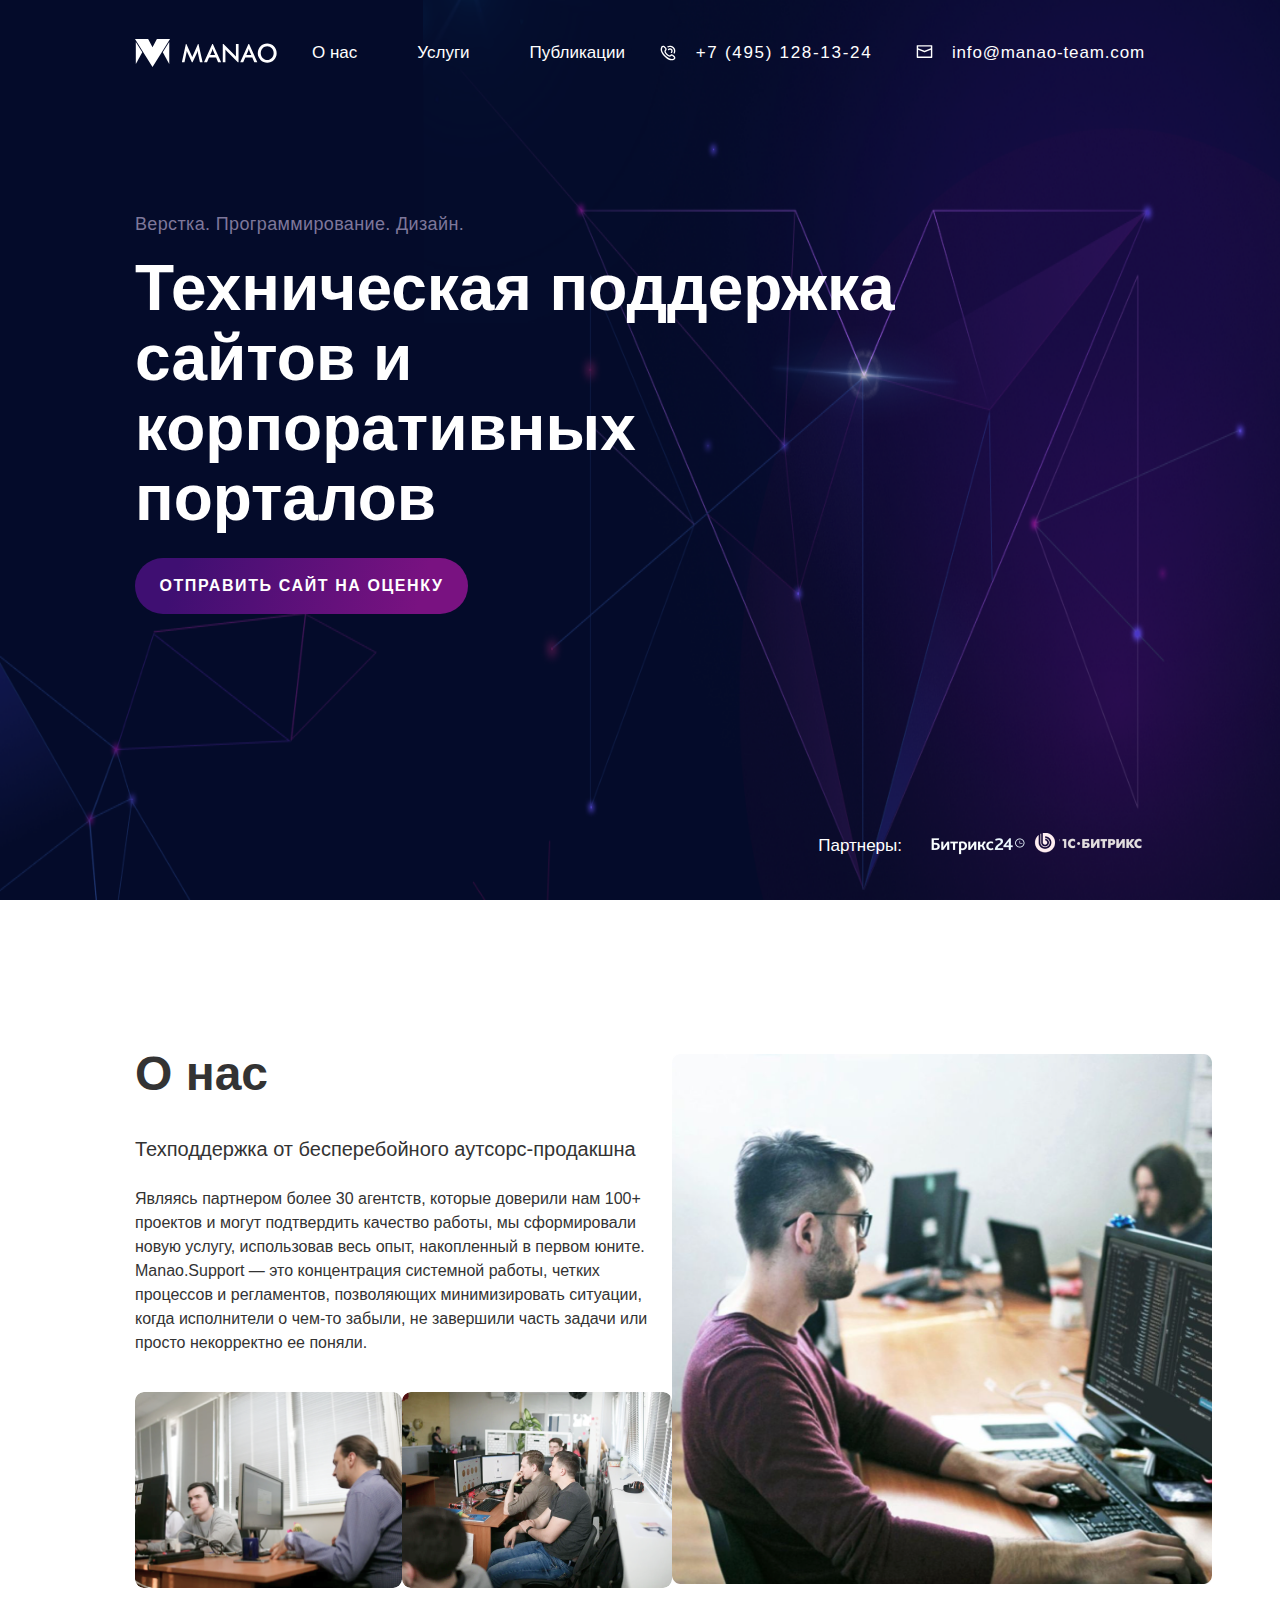
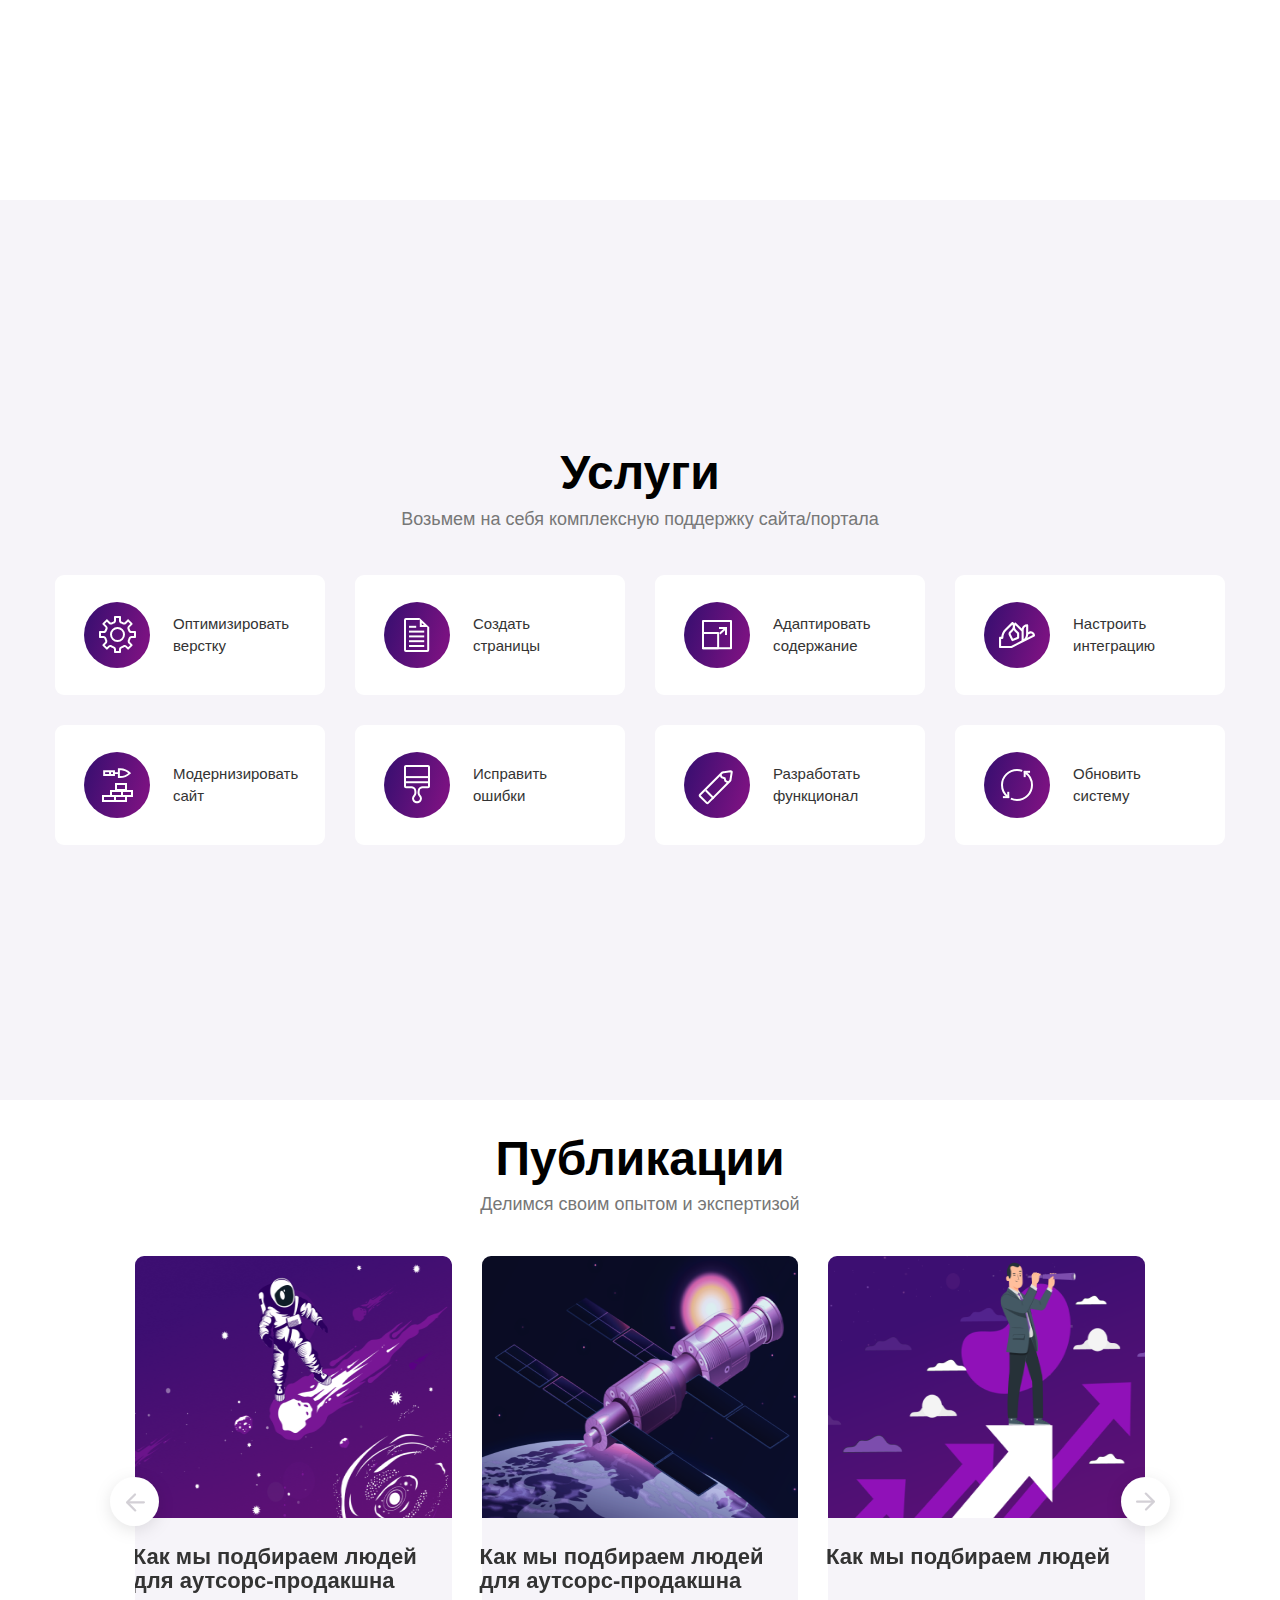
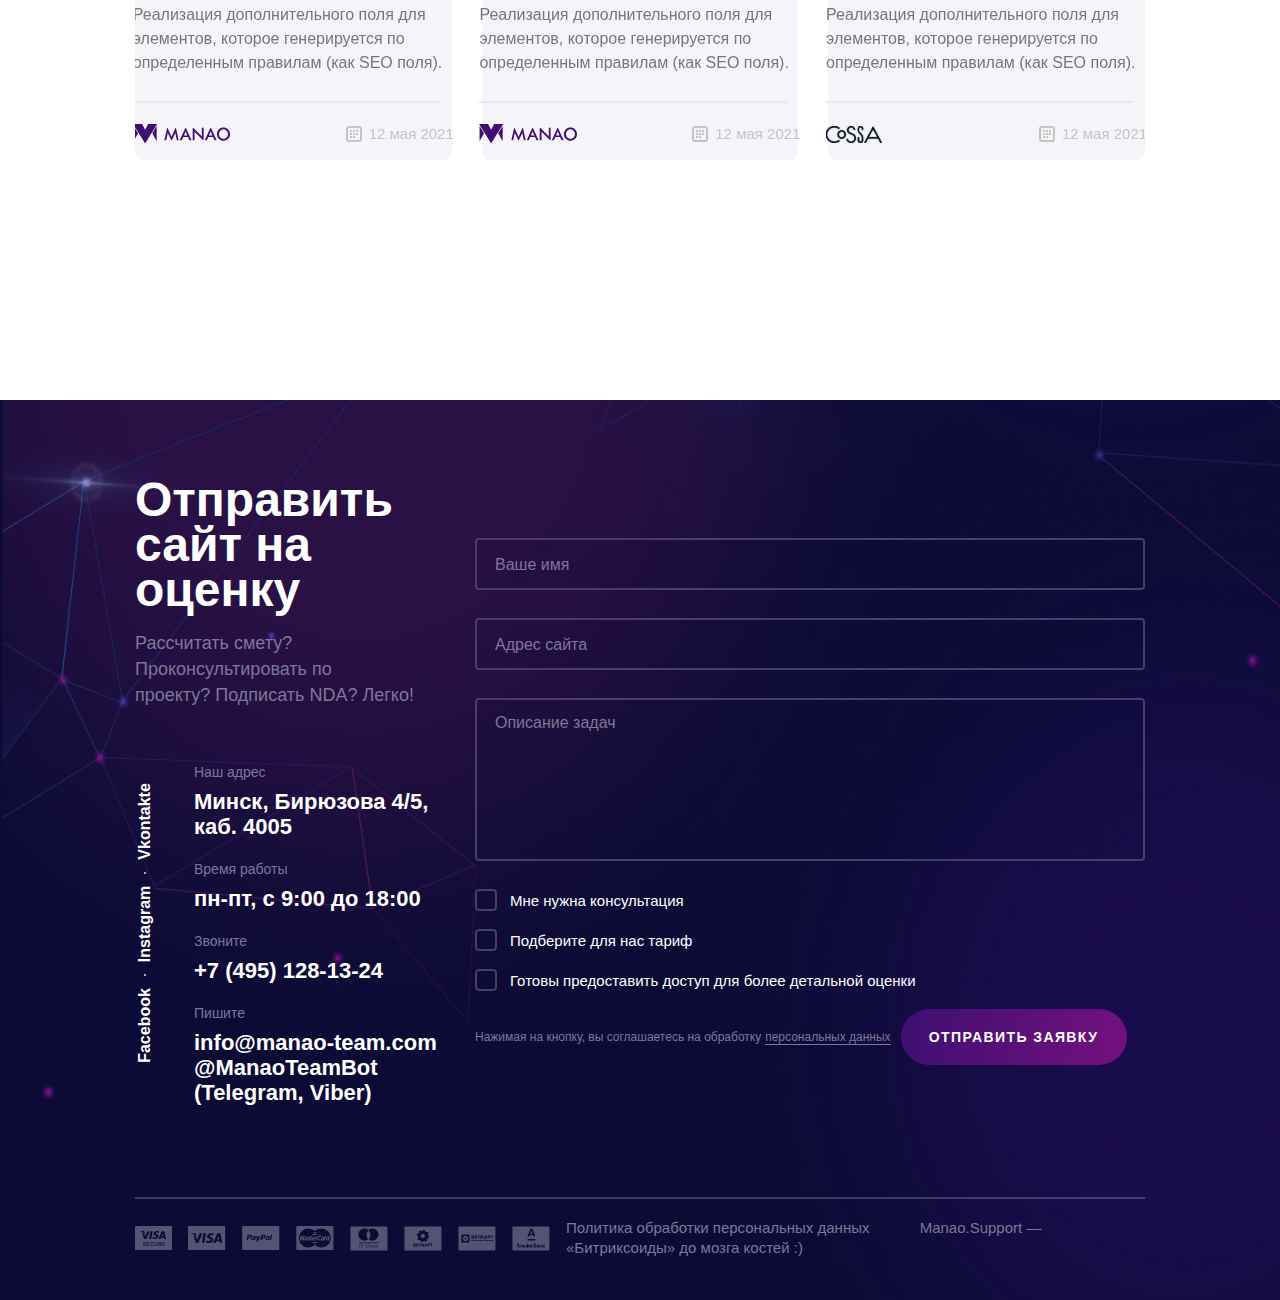
==== index.html @ 13893c5e "end console log, start adaptive" ====
<!DOCTYPE html>
<html lang="ru">
<head>
     <title>ManaoDev</title>
     <meta charset="UTF-8">
     <meta http-equiv="X-UA-Compatible" content="IE=edge">
     <meta name="viewport" content="width=device-width, initial-scale=1.0">
     <link href="http://fonts.cdnfonts.com/css/tt-commons" rel="stylesheet">
     <link href="http://fonts.cdnfonts.com/css/pragmatica-extralight" rel="stylesheet">
     <!-- <link href="https://allfont.net/allfont.css?fonts=pragmatica" rel="stylesheet"> -->
     <link rel="stylesheet" href="https://cdn.jsdelivr.net/npm/swiper@8/swiper-bundle.min.css"/>
     <link rel="stylesheet" type="text/css" href="css/style.css">
     <script src="https://code.jquery.com/jquery-3.5.0.js"></script>
</head>
<body>
     <div class="main-container" id="main">
          <div class="main">
               <header class="header">
                    <div class="header__parts header-logo">
                         <img src="resource/img/logoIMG.svg" alt="logoIMG">
                         <img src="resource/img/logo.svg" alt="logotext">
                    </div>
                    <div class="header__parts header-menu">
                         <a class="header-menu__links" href="#about">О нас</a>
                         <a class="header-menu__links" href="#serv">Услуги</a>
                         <a class="header-menu__links" href="#public">Публикации</a>
                    </div>
                    <div class="header__parts header-info">
                         <div class="header-info__tel">
                              <img src="resource/img/tel.svg" alt="tel">
                              <span>+7 (495) 128-13-24</span>
                         </div>
                         <div class="header-info__mail">
                              <img src="resource/img/mail.svg" alt="mail">
                              <span>info@manao-team.com</span>
                         </div>
                    </div>
               </header>
               <div class="main__content">
                    <span class="small-text">Верстка. Программирование. Дизайн.</span>
                    <span class="h-text">Техническая поддержка сайтов и корпоративных порталов</span>
                    <a class="send-btn" href="#send">Отправить сайт на оценку</a>
               </div>
               <div class="main__footer">
                    <span class="main__footer-text">Партнеры:</span>
                    <img src="resource/img/bitrix.png" alt="bitrix">
                    <img src="resource/img/1cLogo.png" alt="1cLogo">
                    <img src="resource/img/1cLogo2.png" alt="1cLogo2">
               </div>
          </div>
          
     </div>
     <div class="about-container" id="about">
          <div class="about">
               <div class="about__left">
                    <div class="top-title">О нас</div>
                    <div class="about-text">
                         <span>Техподдержка от бесперебойного аутсорс-продакшна</span>
                         <br><br>
                         <p>Являясь партнером более 30 агентств, которые доверили нам 
                              100+ проектов и могут подтвердить качество работы, 
                              мы сформировали новую услугу, использовав весь опыт, 
                              накопленный в первом юните. <br>
                              Manao.Support — это концентрация 
                              системной работы, четких процессов и регламентов, позволяющих 
                              минимизировать ситуации, когда исполнители о чем-то забыли, не 
                              завершили часть задачи или просто некорректно ее поняли.
                         </p>
                    </div>
                    <div class="about-imgs">
                         <img src="resource/img/aboutSimg1.png" alt="aboutSimg1">
                         <img src="resource/img/aboutSimg2.png" alt="aboutSimg2">
                    </div>
               </div>
               <div class="about__right">
                    <img src="resource/img/aboutBimg.png" alt="aboutBimg">
               </div>
          </div>
     </div>
     <div class="serv-container" id="serv">
          <div class="serv">
               <div class="top-title">Услуги</div>
               <div class="top-disc">Возьмем на себя комплексную поддержку сайта/портала</div>
               <div class="serv__tiles">
                    <div class="serv-card">
                         <div class="serv-card__circle">
                              <img src="resource/icons/serv1.svg" alt="serv1">
                         </div>
                         <div class="serv-card__text">Оптимизировать верстку</div>
                    </div>
                    <div class="serv-card">
                         <div class="serv-card__circle">
                              <img src="resource/icons/serv2.svg" alt="serv2">
                         </div>
                         <div class="serv-card__text">Создать страницы</div>
                    </div>
                    <div class="serv-card">
                         <div class="serv-card__circle">
                              <img src="resource/icons/serv3.svg" alt="serv3">
                         </div>
                         <div class="serv-card__text">Адаптировать содержание</div>
                    </div>
                    <div class="serv-card">
                         <div class="serv-card__circle">
                              <img src="resource/icons/serv4.svg" alt="serv4">
                         </div>
                         <div class="serv-card__text">Настроить интеграцию</div>
                    </div>
                    <div class="serv-card">
                         <div class="serv-card__circle">
                              <img src="resource/icons/serv5.svg" alt="serv5">
                         </div>
                         <div class="serv-card__text">Модернизировать сайт</div>
                    </div>
                    <div class="serv-card">
                         <div class="serv-card__circle">
                              <img src="resource/icons/serv6.svg" alt="serv6">
                         </div>
                         <div class="serv-card__text">Исправить ошибки</div>
                    </div>
                    <div class="serv-card">
                         <div class="serv-card__circle">
                              <img src="resource/icons/serv7.svg" alt="serv7">
                         </div>
                         <div class="serv-card__text">Разработать функционал</div>
                    </div>
                    <div class="serv-card">
                         <div class="serv-card__circle">
                              <img src="resource/icons/serv8.svg" alt="serv8">
                         </div>
                         <div class="serv-card__text">Обновить систему</div>
                    </div>
               </div>
          </div>
     </div>
     <div class="public-container" id="public">
          <div class="public">
               <div class="swiper">
                    <div class="top-title">Публикации</div>
                    <div class="top-disc">Делимся своим опытом и экспертизой</div>
                    <div class="swiper-wrapper">
                         <div class="swiper-slide left-slide">
                              <div class="slide-img"></div>
                              <div class="slide-container">
                                   <div class="slide-container__htext">Как мы подбираем людей для аутсорс-продакшна</div>
                                   <div class="slide-container__mtext">Реализация дополнительного поля для элементов, которое 
                                        генерируется по определенным правилам (как SEO поля).</div>
                                   <div class="slide-container__divider"></div>
                                   <div class="slide-container__footer">
                                        <div class="slide-container__footer-left">
                                             <img src="resource/icons/logoS.svg" alt="logoS">
                                             <img src="resource/icons/logoST.svg" alt="logoST" id="logoST">
                                        </div>
                                        <div class="slide-container__footer-right">
                                             <img src="resource/icons/calen.svg" alt="calen">
                                             <span>12 мая 2021</span>
                                        </div>
                                   </div>
                              </div>
                         </div>
                         <div class="swiper-slide middle-slide">
                              <div class="slide-img"></div>
                              <div class="slide-container">
                                   <div class="slide-container__htext">Как мы подбираем людей для аутсорс-продакшна</div>
                                   <div class="slide-container__mtext">Реализация дополнительного поля для элементов, 
                                        которое генерируется по определенным правилам (как SEO поля).</div>
                                   <div class="slide-container__divider"></div>
                                   <div class="slide-container__footer">
                                        <div class="slide-container__footer-left">
                                             <img src="resource/icons/logoS.svg" alt="logoS">
                                             <img src="resource/icons/logoST.svg" alt="logoST" id="logoST">
                                        </div>
                                        <div class="slide-container__footer-right">
                                             <img src="resource/icons/calen.svg" alt="calen">
                                             <span>12 мая 2021</span>
                                        </div>
                                   </div>
                              </div>
                         </div>
                         <div class="swiper-slide right-slide">
                              <div class="slide-img"></div>
                              <div class="slide-container">
                                   <div class="slide-container__htext">Как мы подбираем людей</div>
                                   <div class="slide-container__mtext">Реализация дополнительного поля для элементов, 
                                        которое генерируется по определенным правилам (как SEO поля).</div>
                                   <div class="slide-container__divider"></div>
                                   <div class="slide-container__footer">
                                        <div class="slide-container__footer-left">
                                             <img src="resource/icons/cossa.svg" alt="cossa">
                                        </div>
                                        <div class="slide-container__footer-right">
                                             <img src="resource/icons/calen.svg" alt="calen">
                                             <span>12 мая 2021</span>
                                        </div>
                                   </div>
                              </div>
                         </div>
                    </div>
               </div>
               <div class="swiper-button-prev">
                    <div class="slide-arrow"></div>
               </div>
               <div class="swiper-button-next">
                    <div class="slide-arrow"></div>
               </div>
          </div>
     </div>
     <div class="send-container" id="send">
          <div class="send">
               <div class="send-wrapper">
                    <div class="send-text-block">
                         <div class="send__htext">Отправить сайт на оценку</div>
                         <div class="send__desc">Рассчитать смету? Проконсультировать по <br>проекту? Подписать NDA? Легко!</div>
                         <div class="send__content">
                              <div class="send__vertext">
                                   <span>Facebook</span>
                                   <div class="send__dot"></div>
                                   <span>Instagram</span>
                                   <div class="send__dot"></div>
                                   <span>Vkontakte</span>
                              </div>
                              <div class="send__maintext">
                                   <span class="send__content-name">Наш адрес</span>
                                   <span class="send__content-text">Минск, Бирюзова 4/5, каб. 4005</span>
                                   <span class="send__content-name">Время работы</span>
                                   <span class="send__content-text">пн-пт, с 9:00 до 18:00</span>
                                   <span class="send__content-name">Звоните</span>
                                   <span class="send__content-text">+7 (495) 128-13-24</span>
                                   <span class="send__content-name">Пишите</span>
                                   <span class="send__content-text">info@manao-team.com<br>@ManaoTeamBot (Telegram, Viber)</span>
                              </div>
                         </div>
                    </div>
                    <form action="" method="" class="send-form" ><!-- onsubmit="return validate()" -->
                         <div class="send-form__field">
                              <input type="text"placeholder=" "/ id="name" data-validate>
                              <label>Ваше имя</label>
                              <span class="send-form__hint">Обязательно для заполнения!</span>
                         </div>
                         <div class="send-form__field">
                              <input type="text"placeholder=" "/ id="site" data-validate>
                              <label>Адрес сайта</label>
                              <span class="send-form__hint">Обязательно для заполнения!</span>
                         </div>
                         <div class="send-form__field send-textarea">
                              <textarea type="text"placeholder=" " maxlength="250" wrap="hard" id="textdesc" data-validate></textarea>
                              <label>Описание задач</label>
                              <span class="send-form__hint">Обязательно для заполнения!</span>
                         </div>
                         <label class="send-form__checkbox">
                              <span class="checkbox-label">Мне нужна консультация</span>
                              <input type="checkbox" class="checkbox" id="checkbox-cons" value="cons-yes">
                              <span class="checkmark"></span>
                         </label>
                         <label class="send-form__checkbox">
                              <span class="checkbox-label">Подберите для нас тариф</span>
                              <input type="checkbox" class="checkbox" id="checkbox-tarif" value="tarif-yes">
                              <span class="checkmark"></span>
                         </label>
                         <label class="send-form__checkbox">
                              <span class="checkbox-label">Готовы предоставить доступ для более детальной оценки</span>
                              <input type="checkbox" class="checkbox" id="checkbox-mark" value="mark-yes">
                              <span class="checkmark"></span>
                         </label>
                         <div class="send-form-footer">
                              Нажимая на кнопку, вы соглашаетесь на обработку <a href="">персональных данных</a>
                              <div class="submit-btn-wrapper"><!-- onclick="getCheckedCheckBoxes()"-->
                                   <button type="submit" class="submit-btn">Отправить заявку</button>
                              </div>
                         </div>
                    </form>
               </div>
               <div class="send-form-divider"></div>
               <footer>
                    <div class="footer-cards">
                         <div class="footer__card visas-hover"></div>
                         <div class="footer__card visa-hover"></div>
                         <div class="footer__card paypal-hover"></div>
                         <div class="footer__card mastercard-hover"></div>
                         <div class="footer__card mastercardid-hover"></div>
                         <div class="footer__card belcard-hover"></div>
                         <div class="footer__card belcardpass-hover"></div>
                         <div class="footer__card alfa-hover"></div>
                    </div>
                    <div class="footer-text">
                         <a href="">Политика обработки персональных данных</a>
                         <span>Manao.Support — «Битриксоиды» до мозга костей :)</span>
                    </div>
               </footer>
          </div>
     </div>
</body>
<script src="https://cdn.jsdelivr.net/npm/swiper@8/swiper-bundle.min.js"></script>
<script src="js/script.js"></script>
</html>
---- css/style.css ----
@charset "UTF-8";
/*Обнуление*/
* {
  padding: 0;
  margin: 0;
  border: 0;
}

*, *:before, *:after {
  box-sizing: border-box;
}

:focus, :active {
  outline: none;
}

a:focus, a:active {
  outline: none;
}

nav, footer, header, aside {
  display: block;
}

html, body {
  height: 100%;
  width: 100%;
  font-size: 100%;
  line-height: 1;
  font-size: 14px;
  -ms-text-size-adjust: 100%;
  -moz-text-size-adjust: 100%;
  -webkit-text-size-adjust: 100%;
}

input, button, textarea {
  font-family: inherit;
}

input::-ms-clear {
  display: none;
}

button {
  cursor: pointer;
}

button::-moz-focus-inner {
  padding: 0;
  border: 0;
}

a, a:visited {
  text-decoration: none;
}

a:hover {
  text-decoration: none;
}

ul li {
  list-style: none;
}

img {
  vertical-align: top;
}

h1, h2, h3, h4, h5, h6 {
  font-size: inherit;
  font-weight: inherit;
}

/*--------------------*/
body {
  width: 100%;
  height: 100%;
}

.send-container, .public-container, .serv-container, .about-container, .main-container {
  padding: 39px 135px 42px;
  font-size: 16px;
  width: 100%;
  height: 100%;
  background-position: 0 0;
  background-repeat: no-repeat;
  background-size: 100% 100%;
}

.main-container {
  background-image: url("../resource/img/banner.png");
}

.main, .about, .serv, .public, .send {
  display: flex;
  font-style: normal;
  height: 100%;
}

.main {
  display: flex;
  flex-direction: column;
  font-family: "TT Commons", sans-serif;
  font-weight: 500;
  font-size: 17px;
  line-height: 16px;
  color: #FFFFFF;
  height: 100%;
}
.main__content {
  display: flex;
  flex-direction: column;
  flex: 1 0 auto;
}
.main__content * {
  cursor: default;
}
.main__footer {
  display: flex;
  flex-direction: row;
  justify-content: flex-end;
  align-items: center;
  flex: 0 0 auto;
}
.main__footer-text {
  font-size: "TT Commons", sans-serif;
  font-weight: 400;
  font-size: 17px;
  line-height: 24px;
  margin-right: 22px;
  cursor: default;
}

.header {
  display: flex;
  flex-direction: row;
  width: 100%;
  justify-content: space-between;
  align-items: center;
  flex: 0 0 auto;
}
.header__parts {
  display: flex;
}

.header-logo img:last-child {
  margin-left: 9.64px;
}

.header-menu__links {
  display: flex;
  color: #FFFFFF;
  cursor: pointer;
  transition: 0.3s;
}
.header-menu__links:hover {
  color: #7E779A;
}
.header-menu__links:nth-child(2) {
  margin: 0px 60px;
}

.header-info {
  cursor: default;
}
.header-info__tel {
  letter-spacing: 0.1em;
  margin-right: 44px;
}
.header-info__mail {
  letter-spacing: 0.05em;
}
.header-info img {
  margin-right: 13px;
}

.small-text {
  display: flex;
  font-family: "Pragmatica ExtraLight", sans-serif;
  font-weight: 400;
  font-size: 18px;
  line-height: 26px;
  letter-spacing: 0.02em;
  color: #7E779A;
  margin-top: 144px;
}

.h-text {
  display: flex;
  font-weight: 700;
  font-size: 64px;
  line-height: 70px;
  max-width: 794px;
  margin-top: 16px;
}

.send-btn {
  display: flex;
  background: linear-gradient(105.96deg, #3F0F72 13.07%, #791281 85.2%);
  border-radius: 90px;
  width: 333px;
  height: 56px;
  font-weight: 600;
  font-size: 16px;
  line-height: 14px;
  letter-spacing: 0.1em;
  text-transform: uppercase;
  justify-content: center;
  align-items: center;
  cursor: pointer;
  margin-top: 25px;
  color: #FFFFFF;
}

.serv-container {
  background: #F6F4F9;
}

.send-container {
  background-image: url("../resource/img/sendBG.png");
}

.about {
  height: 100%;
  margin-top: 115px;
  display: flex;
  flex-direction: row;
  justify-content: space-between;
}
.about__left {
  display: flex;
  flex-direction: column;
  color: #333333;
  max-width: 570px;
  cursor: default;
}
.about__left .about-text {
  font-family: "Pragmatica ExtraLight", sans-serif;
  font-style: normal;
  margin-top: 33px;
}
.about__left .about-text span {
  font-family: "Pragmatica", sans-serif;
  font-weight: bolder;
  font-size: 20px;
  line-height: 44px;
  font-weight: 500;
}
.about__left .about-text p {
  font-size: 20px;
  font-weight: 400;
  font-size: 16px;
  line-height: 24px;
}
.about__left .about-imgs {
  display: flex;
  justify-content: space-between;
  margin-top: 37px;
}
.about__left .about-imgs img {
  display: flex;
  border-radius: 9px;
  max-width: 270px;
  max-height: 196px;
}
.about__right {
  display: flex;
}
.about__right img {
  max-width: 540px;
  max-height: 530px;
}

.top-title {
  font-family: "TT Commons", sans-serif;
  font-weight: 700;
  font-size: 48px;
  line-height: 40px;
  cursor: default;
}

.serv {
  height: 100%;
  flex-direction: column;
  justify-content: center;
  align-items: center;
  text-align: center;
}
.serv__tiles {
  display: grid;
  grid-gap: 30px;
  grid-template-columns: 1fr 1fr 1fr 1fr;
}
.serv .top-disc {
  margin: 14px 0px 44px 0px;
}

.top-disc {
  font-family: "Pragmatica ExtraLight", sans-serif;
  font-style: normal;
  font-weight: 400;
  font-size: 18px;
  line-height: 24px;
  color: #777777;
  cursor: default;
}

.serv-card {
  display: flex;
  -webkit-user-select: none;
     -moz-user-select: none;
      -ms-user-select: none;
          user-select: none;
  width: 270px;
  height: 120px;
  align-items: center;
  background: #FFFFFF;
  border-radius: 9px;
  justify-content: space-between;
  padding: 0px 30px 0px 29px;
}
.serv-card__circle {
  display: flex;
  width: 66px;
  height: 66px;
  background: linear-gradient(105.96deg, #3F0F72 13.07%, #791281 85.2%);
  border-radius: 90px;
  justify-content: center;
  align-items: center;
}
.serv-card__text {
  display: flex;
  font-size: 15px;
  line-height: 22px;
  font-family: "Pragmatica", sans-serif;
  font-weight: bolder;
  font-weight: 540;
  color: #333333;
  text-align: left;
  margin-left: 17px;
  max-width: 122px;
  cursor: default;
}

.public .swiper {
  height: 100%;
  text-align: center;
  align-items: center;
  justify-content: center;
}
.public .swiper-wrapper {
  margin-top: 40px;
}
.public .swiper-slide {
  display: flex;
  flex-direction: column;
  width: 370px;
  height: 504px;
  background: #F6F4F9;
  border-radius: 9px;
  align-items: center;
  -webkit-user-select: none;
     -moz-user-select: none;
      -ms-user-select: none;
          user-select: none;
}
.public .swiper-button-next::after, .public .swiper-button-prev::after {
  content: "";
}
.public .swiper-button-prev, .public .swiper-button-next {
  width: 49px;
  height: 49px;
  background: #FFFFFF;
  border-radius: 90px;
  filter: drop-shadow(0px 4px 8px rgba(0, 0, 0, 0.1));
  top: auto;
  margin-top: 338px;
  margin-right: 100px;
  margin-left: 100px;
}
.public .slide-arrow {
  width: 20px;
  height: 20px;
  background-image: url("data:image/svg+xml,%3Csvg width='18' height='18' viewBox='0 0 18 18' fill='none' xmlns='http://www.w3.org/2000/svg'%3E%3Cline x1='9' y1='2.2615' x2='1.97064' y2='9.29086' stroke='%23D3D0D6' stroke-width='2' stroke-linecap='round' stroke-linejoin='round'/%3E%3Cline x1='2.14847' y1='9.55646' x2='9.17783' y2='16.5858' stroke='%23D3D0D6' stroke-width='2' stroke-linecap='round' stroke-linejoin='round'/%3E%3Cline x1='3.54761' y1='9.29077' x2='17' y2='9.29077' stroke='%23D3D0D6' stroke-width='2' stroke-linecap='round' stroke-linejoin='round'/%3E%3C/svg%3E%0A");
  background-position: 0 0;
  background-repeat: no-repeat;
  background-size: 100% 100%;
  transition: 0.3s;
}
.public .swiper-button-next .slide-arrow {
  transform: rotate(180deg);
}
.public .swiper-button-prev:hover .slide-arrow {
  background-image: url("data:image/svg+xml,%3Csvg width='18' height='18' viewBox='0 0 18 18' fill='none' xmlns='http://www.w3.org/2000/svg'%3E%3Cline x1='9' y1='2.2615' x2='1.97064' y2='9.29086' stroke='%23791281' stroke-width='2' stroke-linecap='round' stroke-linejoin='round'/%3E%3Cline x1='2.14847' y1='9.55646' x2='9.17783' y2='16.5858' stroke='%23791281' stroke-width='2' stroke-linecap='round' stroke-linejoin='round'/%3E%3Cline x1='3.54761' y1='9.29077' x2='17' y2='9.29077' stroke='%23791281' stroke-width='2' stroke-linecap='round' stroke-linejoin='round'/%3E%3C/svg%3E%0A");
}
.public .swiper-button-next:hover .slide-arrow {
  background-image: url("data:image/svg+xml,%3Csvg width='18' height='18' viewBox='0 0 18 18' fill='none' xmlns='http://www.w3.org/2000/svg'%3E%3Cline x1='9' y1='2.2615' x2='1.97064' y2='9.29086' stroke='%23791281' stroke-width='2' stroke-linecap='round' stroke-linejoin='round'/%3E%3Cline x1='2.14847' y1='9.55646' x2='9.17783' y2='16.5858' stroke='%23791281' stroke-width='2' stroke-linecap='round' stroke-linejoin='round'/%3E%3Cline x1='3.54761' y1='9.29077' x2='17' y2='9.29077' stroke='%23791281' stroke-width='2' stroke-linecap='round' stroke-linejoin='round'/%3E%3C/svg%3E%0A");
}
.public .slide-img {
  width: 100%;
  height: 262px;
  border-radius: 9px 9px 0px 0px;
  background-position: 0 0;
  background-repeat: no-repeat;
  background-size: 100% 100%;
}
.public .slide-container {
  display: flex;
  flex-direction: column;
  width: 321px;
  text-align: left;
}
.public .slide-container__htext {
  font-family: "TT Commons", sans-serif;
  font-style: normal;
  font-weight: 600;
  font-size: 22px;
  line-height: 24px;
  color: #333333;
  margin-top: 27px;
  height: 47px;
}
.public .slide-container__mtext {
  font-family: "Pragmatica ExtraLight", sans-serif;
  font-style: normal;
  font-weight: 300;
  font-size: 16px;
  line-height: 24px;
  color: #777777;
  margin: 11px 0px 26px 0px;
  height: 72px;
}
.public .slide-container__divider {
  width: 308px;
  height: 0px;
  border-top: 2px solid #EAE8EC;
}
.public .slide-container__footer {
  display: flex;
  justify-content: space-between;
  align-items: center;
  padding-top: 18px;
}
.public .slide-container__footer-left {
  display: flex;
}
.public .slide-container__footer-right {
  display: flex;
}
.public .slide-container__footer-right span {
  font-family: "TT Commons", sans-serif;
  font-weight: 500;
  font-size: 15px;
  line-height: 26px;
  color: #C4C4C4;
  margin-left: 7px;
}
.public .top-disc {
  margin-top: 13px;
}
.public #logoST {
  margin-left: 6.68px;
}

.left-slide .slide-img {
  background-image: url("../resource/img/pub1.png");
}

.middle-slide .slide-img {
  background-image: url("../resource/img/pub2.png");
}

.right-slide .slide-img {
  background-image: url("../resource/img/pub3.png");
}

.send {
  display: flex;
  flex-direction: column;
  padding-top: 30px;
}
.send .send-wrapper {
  display: flex;
  flex-direction: row;
  cursor: default;
  justify-content: space-between;
  align-items: center;
  height: 100%;
}
.send__htext {
  font-family: "TT Commons", sans-serif;
  font-weight: 700;
  font-size: 48px;
  line-height: 45px;
  color: #FFFFFF;
}
.send__desc {
  font-family: "Pragmatica ExtraLight", sans-serif;
  font-style: normal;
  font-weight: 400;
  font-size: 18px;
  line-height: 26px;
  color: #7E779A;
  margin-top: 18px;
}
.send__content {
  display: flex;
  flex-direction: row;
  margin-top: 56px;
}
.send__vertext {
  -webkit-user-select: none;
     -moz-user-select: none;
      -ms-user-select: none;
          user-select: none;
  display: flex;
  transform: rotate(-90deg);
  justify-content: center;
  align-items: center;
  position: relative;
  max-width: 30px;
  max-height: 18px;
  top: 150px;
  left: -5px;
}
.send__vertext span {
  display: flex;
  font-family: "TT Commons", sans-serif;
  font-weight: 600;
  font-size: 16px;
  line-height: 18px;
  color: #FFFFFF;
  transition: 0.3s;
}
.send__vertext span:hover {
  color: #7E779A;
  cursor: pointer;
}
.send__dot {
  display: flex;
  border: 1.5px solid #FFFFFF;
  background: #FFFFFF;
  border-radius: 50%;
  margin: 0px 12px 0px 12px;
}
.send__maintext {
  display: flex;
  flex-direction: column;
  margin-left: 29px;
}
.send__content-name {
  font-family: "Pragmatica ExtraLight", sans-serif;
  font-weight: 300;
  font-size: 14px;
  line-height: 17px;
  color: #7E779A;
}
.send__content-text {
  font-family: "Pragmatica ExtraLight", sans-serif;
  font-weight: 700;
  font-size: 22px;
  line-height: 25px;
  color: #FFFFFF;
  margin: 8px 0px 22px 0px;
}

.send-text-block, .send-form {
  display: flex;
  flex-direction: column;
}

.send-form {
  margin-left: 30px;
}
.send-form__field {
  position: relative;
  width: 670px;
  margin-bottom: 28px;
}
.send-form__field input, .send-form__field textarea {
  width: 670px;
  height: 52px;
  background: rgba(7, 11, 47, 0.07);
  border: 2px solid #473E69;
  border-radius: 4px;
  font-family: "Pragmatica ExtraLight", sans-serif;
  font-weight: 300;
  font-size: 16px;
  line-height: 19px;
  color: #FFFFFF;
  padding: 0 20px;
  width: 100%;
}
.send-form__field input:not(:-moz-placeholder-shown) + label {
  top: -20px;
  left: -6px;
  font-size: 12px;
  transform: translate(0, 0);
  padding: 2px 6px;
}
.send-form__field input:not(:-ms-input-placeholder) + label {
  top: -20px;
  left: -6px;
  font-size: 12px;
  transform: translate(0, 0);
  padding: 2px 6px;
}
.send-form__field input:focus + label, .send-form__field input:not(:placeholder-shown) + label {
  top: -20px;
  left: -6px;
  font-size: 12px;
  transform: translate(0, 0);
  padding: 2px 6px;
}
.send-form__field textarea:not(:-moz-placeholder-shown) + label {
  top: -20px;
  left: -6px;
  font-size: 12px;
  transform: translate(0, 0);
  padding: 2px 6px;
}
.send-form__field textarea:not(:-ms-input-placeholder) + label {
  top: -20px;
  left: -6px;
  font-size: 12px;
  transform: translate(0, 0);
  padding: 2px 6px;
}
.send-form__field textarea:focus + label, .send-form__field textarea:not(:placeholder-shown) + label {
  top: -20px;
  left: -6px;
  font-size: 12px;
  transform: translate(0, 0);
  padding: 2px 6px;
}
.send-form__field label {
  font-family: "Pragmatica ExtraLight", sans-serif;
  font-weight: 300;
  font-size: 16px;
  line-height: 19px;
  color: #7E779A;
  pointer-events: none;
  position: absolute;
  transition: all 0.3s ease;
  top: 50%;
  transform: translate(0, -50%);
  left: 20px;
}
.send-form .send-textarea {
  height: 163px;
}
.send-form .send-textarea textarea {
  height: 163px;
  resize: none;
  overflow: hidden;
  padding-top: 20px;
}
.send-form .send-textarea label {
  top: 15%;
}
.send-form__checkbox input {
  width: 22px;
  height: 22px;
  background: rgba(7, 11, 47, 0.07);
  border: 2px solid #473E69;
  border-radius: 4px;
}
.send-form__checkbox label {
  font-family: "Pragmatica ExtraLight", sans-serif;
  font-weight: 300;
  font-size: 15px;
  line-height: 18px;
  color: #FFFFFF;
}
.send-form .send-form-footer {
  font-family: "Pragmatica ExtraLight", sans-serif;
  font-style: normal;
  font-weight: 400;
  font-size: 12px;
  line-height: 14px;
  color: #7E779A;
  display: flex;
  flex-direction: row;
  align-items: center;
}
.send-form .send-form-footer a {
  color: #7E779A;
  margin-left: 4px;
  text-decoration: underline;
  text-underline-offset: 3px;
}
.send-form .submit-btn-wrapper {
  display: flex;
  max-width: 226px;
  height: 56px;
  border-radius: 90px;
  position: relative;
  padding: 3px;
  background: linear-gradient(99.43deg, #3F0F72 4.21%, #791180 108.65%);
  align-items: center;
  justify-content: center;
  margin-left: 10px;
}
.send-form .submit-btn {
  display: flex;
  width: 226px;
  height: 50px;
  background: transparent;
  transition: 0.3s;
  border-radius: 90px;
  font-family: "TT Commons", sans-serif;
  font-weight: 600;
  font-size: 14px;
  line-height: 14px;
  letter-spacing: 0.1em;
  text-transform: uppercase;
  color: #FFFFFF;
  justify-content: center;
  align-items: center;
  padding: 21px 0px;
}
.send-form .submit-btn:hover {
  background: #170c49;
}
.send-form .send-form__checkbox {
  display: flex;
  position: relative;
  padding-left: 35px;
  margin-bottom: 12px;
  cursor: pointer;
  font-size: 22px;
  -webkit-user-select: none;
     -moz-user-select: none;
      -ms-user-select: none;
          user-select: none;
  color: white;
  margin-bottom: 19px;
}
.send-form .checkbox-label {
  display: flex;
  font-family: "Pragmatica ExtraLight", sans-serif;
  font-style: normal;
  font-weight: 300;
  font-size: 15px;
  line-height: 18px;
  color: #FFFFFF;
  margin-top: 3px;
}
.send-form .send-form__checkbox input {
  position: absolute;
  opacity: 0;
  cursor: pointer;
  height: 0;
  width: 0;
}
.send-form .checkmark {
  position: absolute;
  top: 0;
  left: 0;
  height: 22px;
  width: 22px;
  background: transparate;
  border: 2px solid #473E69;
  border-radius: 4px;
}
.send-form .send-form__checkbox:hover input ~ .checkmark {
  background: linear-gradient(99.43deg, rgba(63, 15, 114, 0.4) 4.21%, rgba(121, 17, 128, 0.4) 108.65%);
}
.send-form .send-form__checkbox input:checked ~ .checkmark {
  background: linear-gradient(99.43deg, #3F0F72 4.21%, #791180 108.65%);
}
.send-form .checkmark:after {
  content: "";
  position: absolute;
  display: none;
}
.send-form .send-form__checkbox input:checked ~ .checkmark:after {
  display: flex;
}
.send-form .send-form__checkbox .checkmark:after {
  left: 6.9px;
  top: 3.2px;
  width: 5px;
  height: 10px;
  border: solid white;
  border-width: 0 3px 3px 0;
  transform: rotate(45deg);
}

.send-form-divider {
  width: 100%;
  height: 0px;
  opacity: 0.2;
  border-top: 2px solid #FFFFFF;
  margin-top: 63px;
}

footer {
  display: flex;
  width: 100%;
  justify-content: space-between;
  align-items: center;
  flex-direction: row;
  margin-top: 19px;
}
footer .footer-cards {
  display: flex;
  flex-direction: row;
}
footer .footer-cards .footer__card {
  width: 38px;
  height: 25px;
  display: flex;
  background-position: 0 0;
  background-repeat: no-repeat;
  background-size: 100% 100%;
  transition: 0.3s;
  margin-right: 16px;
  cursor: pointer;
}
footer .footer-cards .visas-hover {
  width: 37px;
  height: 24px;
  background-image: url("data:image/svg+xml,%3Csvg width='37' height='24' viewBox='0 0 37 24' fill='%23545472' xmlns='http://www.w3.org/2000/svg'%3E%3Cpath fill-rule='evenodd' clip-rule='evenodd' d='M0 1C0 0.447716 0.447715 0 1 0H36C36.5523 0 37 0.447715 37 1V23C37 23.5523 36.5523 24 36 24H0.999999C0.447715 24 0 23.5523 0 23V1ZM8.03015 17.0931C8.03015 16.9506 8.06029 16.8142 8.12058 16.684C8.18288 16.5517 8.27131 16.4346 8.38586 16.3328C8.50242 16.231 8.64008 16.1506 8.79885 16.0916C8.95761 16.0305 9.13346 16 9.32639 16C9.51128 16 9.6811 16.0316 9.83584 16.0947C9.99059 16.1557 10.1242 16.2422 10.2368 16.3542C10.3493 16.4641 10.4367 16.5934 10.499 16.742C10.5613 16.8885 10.5925 17.0473 10.5925 17.2183H10.0047C10.0047 17.0148 9.94135 16.8499 9.81474 16.7237C9.69014 16.5954 9.52736 16.5313 9.32639 16.5313C9.21988 16.5313 9.12241 16.5466 9.03398 16.5771C8.94556 16.6076 8.87019 16.6504 8.80789 16.7053C8.74559 16.7603 8.69736 16.8214 8.6632 16.8885C8.63104 16.9537 8.61496 17.0219 8.61496 17.0931C8.61496 17.2316 8.66621 17.3384 8.7687 17.4137C8.87321 17.487 9.00082 17.5511 9.15155 17.6061C9.30428 17.659 9.47008 17.712 9.64894 17.7649C9.82982 17.8178 9.99562 17.8891 10.1463 17.9786C10.2991 18.0682 10.4267 18.1863 10.5292 18.3328C10.6337 18.4774 10.6859 18.6687 10.6859 18.9069C10.6859 19.0494 10.6538 19.1858 10.5895 19.316C10.5252 19.4463 10.4337 19.5634 10.3152 19.6672C10.1986 19.769 10.0569 19.8504 9.89011 19.9114C9.7233 19.9705 9.5354 20 9.32639 20C9.11738 20 8.93149 19.9705 8.7687 19.9114C8.60592 19.8504 8.46625 19.7669 8.34968 19.6611C8.23513 19.5532 8.14771 19.4249 8.08742 19.2763C8.02914 19.1257 8 18.9608 8 18.7817H8.58482C8.58482 19.0036 8.64611 19.1735 8.7687 19.2916C8.8933 19.4097 9.0792 19.4687 9.32639 19.4687C9.58966 19.4687 9.78359 19.4148 9.90819 19.3069C10.0348 19.199 10.0981 19.0656 10.0981 18.9069C10.0981 18.7603 10.0469 18.6453 9.94437 18.5618C9.84187 18.4784 9.71426 18.4092 9.56152 18.3542C9.40879 18.2972 9.24299 18.2422 9.06413 18.1893C8.88527 18.1344 8.71947 18.0641 8.56673 17.9786C8.41399 17.8931 8.28638 17.7822 8.18389 17.6458C8.08139 17.5074 8.03015 17.3232 8.03015 17.0931ZM14.2654 19.4076V19.9695H11.6428V16.0305H14.2051V16.5924H12.2276V17.655H14.0483V18.2198H12.2276V19.4076H14.2654ZM15.7919 18.5863C15.7196 18.4071 15.6834 18.2117 15.6834 18C15.6834 17.7883 15.7196 17.5929 15.7919 17.4137C15.8643 17.2326 15.9587 17.0768 16.0753 16.9466C16.1939 16.8142 16.3285 16.7125 16.4793 16.6412C16.632 16.5679 16.7887 16.5313 16.9495 16.5313C17.0902 16.5313 17.2178 16.5537 17.3324 16.5985C17.4469 16.6412 17.5484 16.7013 17.6368 16.7786C17.7253 16.8539 17.7996 16.9435 17.8599 17.0473C17.9202 17.1491 17.9664 17.258 17.9986 17.374H18.6166C18.5723 17.1868 18.5 17.0097 18.3995 16.8427C18.301 16.6758 18.1805 16.5303 18.0378 16.4061C17.8971 16.2799 17.7333 16.1812 17.5464 16.1099C17.3615 16.0366 17.1625 16 16.9495 16C16.7023 16 16.4662 16.0509 16.2411 16.1527C16.018 16.2545 15.8221 16.3959 15.6533 16.5771C15.4845 16.7583 15.3498 16.971 15.2493 17.2153C15.1488 17.4595 15.0986 17.7211 15.0986 18C15.0986 18.283 15.1488 18.5455 15.2493 18.7878C15.3498 19.03 15.4845 19.2417 15.6533 19.4229C15.8221 19.6041 16.018 19.7455 16.2411 19.8473C16.4662 19.9491 16.7023 20 16.9495 20C17.1726 20 17.3776 19.9644 17.5645 19.8931C17.7514 19.8198 17.9172 19.7211 18.0619 19.5969C18.2086 19.4707 18.3312 19.3242 18.4297 19.1573C18.5281 18.9903 18.6005 18.8132 18.6467 18.626H18.0287C17.9966 18.742 17.9503 18.8509 17.8901 18.9527C17.8318 19.0545 17.7574 19.144 17.667 19.2214C17.5765 19.2987 17.471 19.3598 17.3505 19.4046C17.2319 19.4473 17.0982 19.4687 16.9495 19.4687C16.7887 19.4687 16.632 19.4321 16.4793 19.3588C16.3285 19.2855 16.1939 19.1837 16.0753 19.0534C15.9587 18.9211 15.8643 18.7654 15.7919 18.5863ZM20.9902 19.4687C21.1128 19.4687 21.2263 19.4463 21.3308 19.4015C21.4373 19.3547 21.5298 19.2906 21.6082 19.2092C21.6865 19.1277 21.7468 19.03 21.789 18.916C21.8333 18.802 21.8554 18.6738 21.8554 18.5313V16.0305H22.4432V18.5313C22.4432 18.743 22.407 18.9394 22.3347 19.1206C22.2623 19.2997 22.1608 19.4555 22.0302 19.5878C21.9016 19.7181 21.7488 19.8198 21.572 19.8931C21.3951 19.9644 21.2012 20 20.9902 20C20.7812 20 20.5883 19.9644 20.4114 19.8931C20.2345 19.8198 20.0808 19.7181 19.9502 19.5878C19.8216 19.4555 19.7211 19.2997 19.6487 19.1206C19.5764 18.9394 19.5402 18.743 19.5402 18.5313V16.0305H20.128V18.5313C20.128 18.6738 20.1491 18.802 20.1913 18.916C20.2356 19.03 20.2968 19.1277 20.3752 19.2092C20.4536 19.2906 20.545 19.3547 20.6495 19.4015C20.7541 19.4463 20.8676 19.4687 20.9902 19.4687ZM24.1988 18.4061H24.8771L25.7724 19.9695H26.4206L25.4649 18.345C25.6257 18.2941 25.7694 18.2188 25.896 18.1191C26.0045 18.0356 26.104 17.9226 26.1945 17.7802C26.2849 17.6356 26.3301 17.4483 26.3301 17.2183C26.3301 17.0555 26.299 16.9018 26.2367 16.7573C26.1744 16.6107 26.091 16.4845 25.9865 16.3786C25.882 16.2707 25.7574 16.1863 25.6127 16.1252C25.47 16.0621 25.3182 16.0305 25.1575 16.0305H23.614V19.9695H24.1988V18.4061ZM25.1575 17.8443H24.1988V16.5924H25.1575C25.2358 16.5924 25.3092 16.6097 25.3775 16.6443C25.4479 16.6768 25.5092 16.7216 25.5614 16.7786C25.6157 16.8336 25.6589 16.8987 25.691 16.974C25.7252 17.0494 25.7423 17.1308 25.7423 17.2183C25.7423 17.3059 25.7252 17.3873 25.691 17.4626C25.6589 17.5379 25.6157 17.6041 25.5614 17.6611C25.5092 17.716 25.4479 17.7608 25.3775 17.7954C25.3092 17.828 25.2358 17.8443 25.1575 17.8443ZM30 19.4076V19.9695H27.3774V16.0305H29.9397V16.5924H27.9622V17.655H29.783V18.2198H27.9622V19.4076H30ZM14.0892 12.8853L15.4105 5.13111H17.5249L16.2025 12.8853H14.0892ZM12.3172 5.13973L10.2474 10.4279L10.0267 9.62942C9.61849 8.66734 8.45965 7.28565 7.09915 6.41489L8.99178 12.8815L11.2279 12.8777L14.5561 5.1381L12.3172 5.13973ZM8.30367 5.06483C8.74558 5.08168 9.1016 5.22246 9.22444 5.69481L9.93703 9.12024C9.23694 7.32816 7.54978 5.83776 5 5.2192L5.02718 5.06483H8.30367ZM21.8081 6.61755C22.4995 6.60668 23.0006 6.75778 23.3898 6.91432L23.5806 7.00401L23.8665 5.32336C23.448 5.16628 22.7919 4.99778 21.9733 4.99778C19.885 4.99778 18.4131 6.04954 18.4017 7.55679C18.3881 8.67052 19.4502 9.29234 20.2525 9.66358C21.0759 10.0441 21.3521 10.2859 21.3483 10.6257C21.3417 11.1447 20.6917 11.3828 20.0845 11.3828C19.2382 11.3828 18.7887 11.266 18.0946 10.9768L17.8223 10.8529L17.525 12.5884C18.0196 12.8053 18.9322 12.9917 19.8796 13.0015C22.1011 13.0015 23.5447 11.9622 23.56 10.3517C23.5692 9.47062 23.0055 8.79825 21.7842 8.24656C21.045 7.88673 20.5927 7.64757 20.5971 7.28448C20.5971 6.96215 20.9808 6.61755 21.8081 6.61755ZM27.6572 5.13976H29.29L31 12.8896H29.0394C29.0394 12.8896 28.8448 11.9988 28.7818 11.7281C28.6192 11.7281 27.9388 11.7272 27.2981 11.7263C26.7282 11.7255 26.1898 11.7248 26.0755 11.7248C25.9934 11.9341 25.6314 12.8896 25.6314 12.8896H23.4121L26.55 5.78332C26.7728 5.27782 27.15 5.13976 27.6572 5.13976ZM27.5256 7.97055C27.5256 7.97055 26.8576 9.6925 26.6837 10.1377H28.4393L27.9496 7.8988L27.8072 7.23024C27.7538 7.373 27.6825 7.55827 27.625 7.70784C27.5649 7.86409 27.5198 7.98138 27.5256 7.97055Z'/%3E%3C/svg%3E%0A");
}
footer .footer-cards .visas-hover:hover {
  background-image: url("data:image/svg+xml,%3Csvg width='37' height='24' viewBox='0 0 37 24' fill='%23545472' xmlns='http://www.w3.org/2000/svg'%3E%3Cpath fill-rule='evenodd' clip-rule='evenodd' d='M0 1C0 0.447716 0.447715 0 1 0H36C36.5523 0 37 0.447715 37 1V23C37 23.5523 36.5523 24 36 24H0.999999C0.447715 24 0 23.5523 0 23V1ZM8.03015 17.0931C8.03015 16.9506 8.06029 16.8142 8.12058 16.684C8.18288 16.5517 8.27131 16.4346 8.38586 16.3328C8.50242 16.231 8.64008 16.1506 8.79885 16.0916C8.95761 16.0305 9.13346 16 9.32639 16C9.51128 16 9.6811 16.0316 9.83584 16.0947C9.99059 16.1557 10.1242 16.2422 10.2368 16.3542C10.3493 16.4641 10.4367 16.5934 10.499 16.742C10.5613 16.8885 10.5925 17.0473 10.5925 17.2183H10.0047C10.0047 17.0148 9.94135 16.8499 9.81474 16.7237C9.69014 16.5954 9.52736 16.5313 9.32639 16.5313C9.21988 16.5313 9.12241 16.5466 9.03398 16.5771C8.94556 16.6076 8.87019 16.6504 8.80789 16.7053C8.74559 16.7603 8.69736 16.8214 8.6632 16.8885C8.63104 16.9537 8.61496 17.0219 8.61496 17.0931C8.61496 17.2316 8.66621 17.3384 8.7687 17.4137C8.87321 17.487 9.00082 17.5511 9.15155 17.6061C9.30428 17.659 9.47008 17.712 9.64894 17.7649C9.82982 17.8178 9.99562 17.8891 10.1463 17.9786C10.2991 18.0682 10.4267 18.1863 10.5292 18.3328C10.6337 18.4774 10.6859 18.6687 10.6859 18.9069C10.6859 19.0494 10.6538 19.1858 10.5895 19.316C10.5252 19.4463 10.4337 19.5634 10.3152 19.6672C10.1986 19.769 10.0569 19.8504 9.89011 19.9114C9.7233 19.9705 9.5354 20 9.32639 20C9.11738 20 8.93149 19.9705 8.7687 19.9114C8.60592 19.8504 8.46625 19.7669 8.34968 19.6611C8.23513 19.5532 8.14771 19.4249 8.08742 19.2763C8.02914 19.1257 8 18.9608 8 18.7817H8.58482C8.58482 19.0036 8.64611 19.1735 8.7687 19.2916C8.8933 19.4097 9.0792 19.4687 9.32639 19.4687C9.58966 19.4687 9.78359 19.4148 9.90819 19.3069C10.0348 19.199 10.0981 19.0656 10.0981 18.9069C10.0981 18.7603 10.0469 18.6453 9.94437 18.5618C9.84187 18.4784 9.71426 18.4092 9.56152 18.3542C9.40879 18.2972 9.24299 18.2422 9.06413 18.1893C8.88527 18.1344 8.71947 18.0641 8.56673 17.9786C8.41399 17.8931 8.28638 17.7822 8.18389 17.6458C8.08139 17.5074 8.03015 17.3232 8.03015 17.0931ZM14.2654 19.4076V19.9695H11.6428V16.0305H14.2051V16.5924H12.2276V17.655H14.0483V18.2198H12.2276V19.4076H14.2654ZM15.7919 18.5863C15.7196 18.4071 15.6834 18.2117 15.6834 18C15.6834 17.7883 15.7196 17.5929 15.7919 17.4137C15.8643 17.2326 15.9587 17.0768 16.0753 16.9466C16.1939 16.8142 16.3285 16.7125 16.4793 16.6412C16.632 16.5679 16.7887 16.5313 16.9495 16.5313C17.0902 16.5313 17.2178 16.5537 17.3324 16.5985C17.4469 16.6412 17.5484 16.7013 17.6368 16.7786C17.7253 16.8539 17.7996 16.9435 17.8599 17.0473C17.9202 17.1491 17.9664 17.258 17.9986 17.374H18.6166C18.5723 17.1868 18.5 17.0097 18.3995 16.8427C18.301 16.6758 18.1805 16.5303 18.0378 16.4061C17.8971 16.2799 17.7333 16.1812 17.5464 16.1099C17.3615 16.0366 17.1625 16 16.9495 16C16.7023 16 16.4662 16.0509 16.2411 16.1527C16.018 16.2545 15.8221 16.3959 15.6533 16.5771C15.4845 16.7583 15.3498 16.971 15.2493 17.2153C15.1488 17.4595 15.0986 17.7211 15.0986 18C15.0986 18.283 15.1488 18.5455 15.2493 18.7878C15.3498 19.03 15.4845 19.2417 15.6533 19.4229C15.8221 19.6041 16.018 19.7455 16.2411 19.8473C16.4662 19.9491 16.7023 20 16.9495 20C17.1726 20 17.3776 19.9644 17.5645 19.8931C17.7514 19.8198 17.9172 19.7211 18.0619 19.5969C18.2086 19.4707 18.3312 19.3242 18.4297 19.1573C18.5281 18.9903 18.6005 18.8132 18.6467 18.626H18.0287C17.9966 18.742 17.9503 18.8509 17.8901 18.9527C17.8318 19.0545 17.7574 19.144 17.667 19.2214C17.5765 19.2987 17.471 19.3598 17.3505 19.4046C17.2319 19.4473 17.0982 19.4687 16.9495 19.4687C16.7887 19.4687 16.632 19.4321 16.4793 19.3588C16.3285 19.2855 16.1939 19.1837 16.0753 19.0534C15.9587 18.9211 15.8643 18.7654 15.7919 18.5863ZM20.9902 19.4687C21.1128 19.4687 21.2263 19.4463 21.3308 19.4015C21.4373 19.3547 21.5298 19.2906 21.6082 19.2092C21.6865 19.1277 21.7468 19.03 21.789 18.916C21.8333 18.802 21.8554 18.6738 21.8554 18.5313V16.0305H22.4432V18.5313C22.4432 18.743 22.407 18.9394 22.3347 19.1206C22.2623 19.2997 22.1608 19.4555 22.0302 19.5878C21.9016 19.7181 21.7488 19.8198 21.572 19.8931C21.3951 19.9644 21.2012 20 20.9902 20C20.7812 20 20.5883 19.9644 20.4114 19.8931C20.2345 19.8198 20.0808 19.7181 19.9502 19.5878C19.8216 19.4555 19.7211 19.2997 19.6487 19.1206C19.5764 18.9394 19.5402 18.743 19.5402 18.5313V16.0305H20.128V18.5313C20.128 18.6738 20.1491 18.802 20.1913 18.916C20.2356 19.03 20.2968 19.1277 20.3752 19.2092C20.4536 19.2906 20.545 19.3547 20.6495 19.4015C20.7541 19.4463 20.8676 19.4687 20.9902 19.4687ZM24.1988 18.4061H24.8771L25.7724 19.9695H26.4206L25.4649 18.345C25.6257 18.2941 25.7694 18.2188 25.896 18.1191C26.0045 18.0356 26.104 17.9226 26.1945 17.7802C26.2849 17.6356 26.3301 17.4483 26.3301 17.2183C26.3301 17.0555 26.299 16.9018 26.2367 16.7573C26.1744 16.6107 26.091 16.4845 25.9865 16.3786C25.882 16.2707 25.7574 16.1863 25.6127 16.1252C25.47 16.0621 25.3182 16.0305 25.1575 16.0305H23.614V19.9695H24.1988V18.4061ZM25.1575 17.8443H24.1988V16.5924H25.1575C25.2358 16.5924 25.3092 16.6097 25.3775 16.6443C25.4479 16.6768 25.5092 16.7216 25.5614 16.7786C25.6157 16.8336 25.6589 16.8987 25.691 16.974C25.7252 17.0494 25.7423 17.1308 25.7423 17.2183C25.7423 17.3059 25.7252 17.3873 25.691 17.4626C25.6589 17.5379 25.6157 17.6041 25.5614 17.6611C25.5092 17.716 25.4479 17.7608 25.3775 17.7954C25.3092 17.828 25.2358 17.8443 25.1575 17.8443ZM30 19.4076V19.9695H27.3774V16.0305H29.9397V16.5924H27.9622V17.655H29.783V18.2198H27.9622V19.4076H30ZM14.0892 12.8853L15.4105 5.13111H17.5249L16.2025 12.8853H14.0892ZM12.3172 5.13973L10.2474 10.4279L10.0267 9.62942C9.61849 8.66734 8.45965 7.28565 7.09915 6.41489L8.99178 12.8815L11.2279 12.8777L14.5561 5.1381L12.3172 5.13973ZM8.30367 5.06483C8.74558 5.08168 9.1016 5.22246 9.22444 5.69481L9.93703 9.12024C9.23694 7.32816 7.54978 5.83776 5 5.2192L5.02718 5.06483H8.30367ZM21.8081 6.61755C22.4995 6.60668 23.0006 6.75778 23.3898 6.91432L23.5806 7.00401L23.8665 5.32336C23.448 5.16628 22.7919 4.99778 21.9733 4.99778C19.885 4.99778 18.4131 6.04954 18.4017 7.55679C18.3881 8.67052 19.4502 9.29234 20.2525 9.66358C21.0759 10.0441 21.3521 10.2859 21.3483 10.6257C21.3417 11.1447 20.6917 11.3828 20.0845 11.3828C19.2382 11.3828 18.7887 11.266 18.0946 10.9768L17.8223 10.8529L17.525 12.5884C18.0196 12.8053 18.9322 12.9917 19.8796 13.0015C22.1011 13.0015 23.5447 11.9622 23.56 10.3517C23.5692 9.47062 23.0055 8.79825 21.7842 8.24656C21.045 7.88673 20.5927 7.64757 20.5971 7.28448C20.5971 6.96215 20.9808 6.61755 21.8081 6.61755ZM27.6572 5.13976H29.29L31 12.8896H29.0394C29.0394 12.8896 28.8448 11.9988 28.7818 11.7281C28.6192 11.7281 27.9388 11.7272 27.2981 11.7263C26.7282 11.7255 26.1898 11.7248 26.0755 11.7248C25.9934 11.9341 25.6314 12.8896 25.6314 12.8896H23.4121L26.55 5.78332C26.7728 5.27782 27.15 5.13976 27.6572 5.13976ZM27.5256 7.97055C27.5256 7.97055 26.8576 9.6925 26.6837 10.1377H28.4393L27.9496 7.8988L27.8072 7.23024C27.7538 7.373 27.6825 7.55827 27.625 7.70784C27.5649 7.86409 27.5198 7.98138 27.5256 7.97055Z' fill='white'/%3E%3C/svg%3E%0A");
}
footer .footer-cards .visa-hover {
  background-image: url("data:image/svg+xml,%3Csvg width='38' height='25' viewBox='0 0 38 25' fill='none' xmlns='http://www.w3.org/2000/svg'%3E%3Cpath d='M36.1885 0H0.956241C0.42748 0 0 0.428138 0 0.956241V23.1162C0 23.6443 0.42748 24.0724 0.956241 24.0724H36.1885C36.7173 24.0724 37.1448 23.6443 37.1448 23.1162V0.956241C37.1448 0.428138 36.7173 0 36.1885 0ZM2.87596 7.2744H6.84035C7.37502 7.29479 7.80579 7.46512 7.95443 8.03663L8.81662 12.1832C7.96955 10.0142 5.92817 8.2096 2.84307 7.46249L2.87596 7.2744ZM7.67295 16.7316L5.38297 8.90803C7.02909 9.96161 8.43123 11.6334 8.92513 12.7968L9.19215 13.7629L11.6965 7.3645H14.4061L10.3792 16.7296L7.67295 16.7316ZM16.3975 16.7382H13.8405L15.4393 7.35464H17.9976L16.3975 16.7382ZM20.8472 16.8789C19.7009 16.8671 18.5967 16.6402 17.9982 16.3778L18.358 14.2778L18.6875 14.4271C19.5273 14.7777 20.0712 14.9197 21.0952 14.9197C21.8298 14.9197 22.617 14.6323 22.6242 14.0036C22.6288 13.5926 22.2948 13.2992 21.2991 12.8389C20.3283 12.3904 19.0433 11.638 19.0591 10.2904C19.0729 8.46674 20.8538 7.19417 23.3812 7.19417C24.3716 7.19417 25.1654 7.39804 25.6718 7.58811L25.3266 9.62226L25.0957 9.51374C24.6248 9.32434 24.0191 9.14151 23.1819 9.15466C22.181 9.15466 21.7167 9.57162 21.7167 9.96161C21.7114 10.4009 22.2586 10.6903 23.153 11.1257C24.6281 11.7952 25.3101 12.6074 25.3009 13.6748C25.2812 15.6215 23.5364 16.8789 20.8472 16.8789ZM31.9288 16.7421C31.9288 16.7421 31.6954 15.6635 31.6178 15.336C31.2455 15.336 28.6359 15.3321 28.3426 15.3321C28.2433 15.5853 27.8053 16.7421 27.8053 16.7421H25.1201L28.9168 8.14317C29.1864 7.53221 29.6435 7.3645 30.2564 7.3645H32.232L34.3017 16.7415L31.9288 16.7421Z' fill='%23545472'/%3E%3Cpath d='M30.6089 10.7044L30.4366 9.89551C30.3064 10.2487 30.0821 10.8162 30.0966 10.7912C30.0966 10.7912 29.2883 12.8741 29.0779 13.414H31.2015C31.0989 12.9438 30.6089 10.7044 30.6089 10.7044Z' fill='%23545472'/%3E%3C/svg%3E%0A");
}
footer .footer-cards .visa-hover:hover {
  background-image: url("data:image/svg+xml,%3Csvg width='38' height='25' viewBox='0 0 38 25' fill='none' xmlns='http://www.w3.org/2000/svg'%3E%3Cpath d='M36.1885 0H0.956241C0.42748 0 0 0.428138 0 0.956241V23.1162C0 23.6443 0.42748 24.0724 0.956241 24.0724H36.1885C36.7173 24.0724 37.1448 23.6443 37.1448 23.1162V0.956241C37.1448 0.428138 36.7173 0 36.1885 0ZM2.87596 7.2744H6.84035C7.37502 7.29479 7.80579 7.46512 7.95443 8.03663L8.81662 12.1832C7.96955 10.0142 5.92817 8.2096 2.84307 7.46249L2.87596 7.2744ZM7.67295 16.7316L5.38297 8.90803C7.02909 9.96161 8.43123 11.6334 8.92513 12.7968L9.19215 13.7629L11.6965 7.3645H14.4061L10.3792 16.7296L7.67295 16.7316ZM16.3975 16.7382H13.8405L15.4393 7.35464H17.9976L16.3975 16.7382ZM20.8472 16.8789C19.7009 16.8671 18.5967 16.6402 17.9982 16.3778L18.358 14.2778L18.6875 14.4271C19.5273 14.7777 20.0712 14.9197 21.0952 14.9197C21.8298 14.9197 22.617 14.6323 22.6242 14.0036C22.6288 13.5926 22.2948 13.2992 21.2991 12.8389C20.3283 12.3904 19.0433 11.638 19.0591 10.2904C19.0729 8.46674 20.8538 7.19417 23.3812 7.19417C24.3716 7.19417 25.1654 7.39804 25.6718 7.58811L25.3266 9.62226L25.0957 9.51374C24.6248 9.32434 24.0191 9.14151 23.1819 9.15466C22.181 9.15466 21.7167 9.57162 21.7167 9.96161C21.7114 10.4009 22.2586 10.6903 23.153 11.1257C24.6281 11.7952 25.3101 12.6074 25.3009 13.6748C25.2812 15.6215 23.5364 16.8789 20.8472 16.8789ZM31.9288 16.7421C31.9288 16.7421 31.6954 15.6635 31.6178 15.336C31.2455 15.336 28.6359 15.3321 28.3426 15.3321C28.2433 15.5853 27.8053 16.7421 27.8053 16.7421H25.1201L28.9168 8.14317C29.1864 7.53221 29.6435 7.3645 30.2564 7.3645H32.232L34.3017 16.7415L31.9288 16.7421Z' fill='white'/%3E%3Cpath d='M30.6089 10.7044L30.4366 9.89551C30.3064 10.2487 30.0821 10.8162 30.0966 10.7912C30.0966 10.7912 29.2883 12.8741 29.0779 13.414H31.2015C31.0989 12.9438 30.6089 10.7044 30.6089 10.7044Z' fill='white'/%3E%3C/svg%3E%0A");
}
footer .footer-cards .paypal-hover {
  background-image: url("data:image/svg+xml,%3Csvg width='38' height='25' viewBox='0 0 38 25' fill='none' xmlns='http://www.w3.org/2000/svg'%3E%3Cpath d='M8.11627 9.81379C7.96567 9.71514 7.7414 9.66516 7.44677 9.66516L7.19489 9.66648C7.02981 9.66516 6.8608 9.79801 6.82857 9.95848L6.59642 10.9581C6.56024 11.1199 6.6635 11.2521 6.83054 11.2521H7.01863C7.43625 11.2521 7.75982 11.1673 7.99197 10.9963C8.22413 10.8266 8.34317 10.5852 8.3379 10.2728C8.33922 10.0663 8.2649 9.91178 8.11627 9.81379Z' fill='%23545472'/%3E%3Cpath d='M12.2267 12.1178C12.1814 12.1191 11.8335 12.1586 11.6572 12.1803C11.4599 12.2086 11.2889 12.248 11.1501 12.2947L10.8239 12.517C10.7477 12.613 10.7115 12.7353 10.7115 12.8925L10.8601 13.1806C10.9607 13.2371 11.1094 13.2648 11.2988 13.2648C11.4237 13.2648 11.5592 13.2345 11.7013 13.1766L12.0038 13.0208L12.1235 12.8616C12.1708 12.6762 12.2688 12.2638 12.28 12.2125L12.2267 12.1178Z' fill='%23545472'/%3E%3Cpath d='M36.3333 0H1.10102C0.572256 0 0.144775 0.428138 0.144775 0.956241V23.1155C0.144775 23.6436 0.572256 24.0724 1.10102 24.0724H36.3333C36.8621 24.0724 37.2895 23.6443 37.2895 23.1162V0.956241C37.2895 0.428138 36.8621 0 36.3333 0ZM9.01269 11.6775C8.48919 12.0628 7.7605 12.2549 6.81873 12.2562H6.59907C6.43005 12.2562 6.26498 12.389 6.23012 12.5482L5.96574 13.6912C5.92826 13.8543 5.76318 13.9845 5.59614 13.9845H4.82667C4.65963 13.9845 4.55506 13.8504 4.59452 13.6912L5.67637 8.98038C5.71583 8.81859 5.87959 8.68903 6.04664 8.6864L7.65396 8.68575C8.00121 8.68903 8.30176 8.71008 8.56219 8.75743C8.81868 8.8061 9.04229 8.88765 9.2317 9.0034C9.41321 9.11783 9.55987 9.27107 9.65194 9.45653C9.75454 9.64199 9.79992 9.87414 9.79992 10.1504C9.79992 10.7817 9.54014 11.2921 9.01269 11.6775ZM13.7886 11.0763L13.7597 11.2743L13.1981 13.7024C13.1652 13.8484 13.0205 13.9727 12.8673 13.9904L12.8567 13.9944H12.7456H12.155H12.1412L12.1386 13.9918C11.9919 13.978 11.9011 13.8537 11.9327 13.7037V13.7024L11.934 13.6978L11.963 13.5741L11.959 13.5695L11.669 13.7609L11.3533 13.9372L10.9811 14.0648C10.8666 14.0924 10.7055 14.1088 10.4977 14.1088C10.1695 14.1088 9.89462 14.0187 9.6868 13.8326C9.48029 13.6425 9.37375 13.3999 9.37375 13.1026C9.37375 12.7869 9.44675 12.5199 9.59341 12.2976C9.74533 12.0767 9.96236 11.9043 10.2557 11.7754C10.5286 11.6511 10.8568 11.5591 11.2316 11.5071C11.6144 11.4519 11.9301 11.4118 12.3674 11.3841L12.4779 11.3157L12.4917 11.2072C12.4917 11.0402 12.4141 10.9251 12.2596 10.8573C12.103 10.7916 11.8676 10.7587 11.5598 10.7587C11.3507 10.7561 11.0876 10.7988 10.8384 10.8554C10.5773 10.9146 10.5056 10.9534 10.378 10.9915C10.3188 11.0119 10.1761 11.0218 10.2294 10.7745L10.3234 10.3871C10.3234 10.3871 10.3695 10.0945 10.6621 10.0307C10.8035 9.9991 10.8259 9.99318 11.0567 9.95766C11.3691 9.90965 11.6782 9.88532 11.988 9.88532C12.6147 9.88532 13.0738 9.96687 13.3638 10.1306C13.6551 10.2937 13.8038 10.5489 13.8024 10.8915L13.7886 11.0763ZM15.0257 15.8602L14.2286 15.8615C14.0629 15.8615 14.0083 15.73 14.1096 15.5682L14.7916 14.3791C14.7916 14.3791 14.8462 14.3114 14.7975 13.9234C14.6923 13.2223 14.1688 10.2418 14.1688 10.2418C14.1306 10.0806 14.2332 9.94846 14.3989 9.94846L15.0888 9.94714C15.2999 9.94714 15.4696 10.0859 15.5078 10.249L15.8511 12.316L15.9787 12.3174C16.0859 12.1273 17.1881 10.2359 17.1881 10.2359C17.2933 10.0767 17.5064 9.94188 17.6721 9.94188C17.6721 9.94188 18.4133 9.94385 18.5955 9.94188C18.8691 9.93793 18.5744 10.3812 18.5744 10.3812L15.5071 15.5682C15.4085 15.73 15.1901 15.8602 15.0257 15.8602ZM22.9946 11.6978C22.4691 12.0813 21.7371 12.2753 20.7954 12.2753H20.5757C20.41 12.2726 20.2442 12.4075 20.2061 12.5666L19.9457 13.7116C19.9075 13.8714 19.7392 14.0029 19.5761 14.001L18.8046 14.0029C18.6409 14.0036 18.533 13.8708 18.5725 13.7109L19.655 8.99748C19.6944 8.83767 19.8562 8.70745 20.0233 8.70482L21.6326 8.7035C21.9778 8.70482 22.2817 8.72915 22.5369 8.77453C22.7966 8.82188 23.0202 8.90343 23.207 9.01984C23.3905 9.13756 23.5345 9.28817 23.6306 9.47494C23.7292 9.65909 23.7772 9.8919 23.7785 10.1681C23.7785 10.7988 23.5148 11.3078 22.9946 11.6978ZM27.7679 11.0796L27.7396 11.2789L27.1767 13.705C27.1451 13.8517 26.9998 13.976 26.8485 13.9944L26.838 13.9983H26.7275C26.5683 13.9983 26.2329 13.9983 26.1362 13.9983H26.1224L26.1211 13.9944C25.9718 13.9806 25.8798 13.8569 25.9159 13.7063L25.9146 13.7044L25.9179 13.7017L25.9436 13.5781L25.9389 13.5722L25.6509 13.7662L25.3332 13.9418L24.9617 14.0674C24.8472 14.097 24.6854 14.1095 24.4796 14.1128C24.1508 14.1128 23.8785 14.0194 23.6694 13.8346C23.4615 13.6465 23.3543 13.4025 23.3543 13.1039C23.3543 12.7902 23.4273 12.5219 23.5747 12.3009C23.7253 12.0799 23.9456 11.9083 24.2363 11.7781C24.5112 11.6531 24.8413 11.5624 25.2142 11.5097C25.5943 11.4545 25.91 11.4144 26.3506 11.3874L26.4611 11.3177L26.473 11.2092C26.473 11.0435 26.3967 10.9271 26.2402 10.86C26.0836 10.7936 25.8482 10.7607 25.5417 10.7607C25.3313 10.7594 25.0675 10.8014 24.8189 10.8573C24.5592 10.9179 24.4888 10.9553 24.3619 10.9935C24.2974 11.0126 24.1587 11.0237 24.2113 10.7765L24.3053 10.3897C24.3053 10.3897 24.3494 10.0964 24.6434 10.0333C24.7861 10.0024 24.8091 9.99515 25.0393 9.96161C25.3497 9.91163 25.6608 9.88729 25.9705 9.88729C26.5946 9.88729 27.053 9.97016 27.3457 10.1339C27.639 10.297 27.7857 10.5509 27.7857 10.8935L27.7679 11.0796ZM30.2341 9.03628L29.2029 13.7063L29.1668 13.7616C29.1056 13.8931 28.9754 13.9997 28.834 13.9997H28.1184L28.1053 13.9832C27.9692 13.9622 27.8804 13.8523 27.9126 13.709L27.9113 13.7057L27.9422 13.5709L28.9063 9.18952L28.9405 9.03694L28.9793 8.97709C29.0418 8.84819 29.1694 8.74362 29.3108 8.74362H29.9994C30.1671 8.74362 30.2677 8.87449 30.2322 9.03496L30.2341 9.03628ZM31.6008 8.53119H31.343V8.87384L31.3449 8.96591L31.3627 9.02773L31.4035 9.06719L31.4824 9.07969L31.5468 9.07048L31.5948 9.05601H31.6008V9.16847L31.5238 9.1836L31.4508 9.18952L31.2759 9.12704L31.216 8.92974V8.53119H31.1292V8.42465H31.216V8.21091H31.343V8.42465H31.6008V8.53119ZM32.847 8.68838V9.17307H32.7227V8.74559L32.7148 8.65418L32.6984 8.58184L32.655 8.53909L32.5715 8.52396L32.4669 8.55092L32.3597 8.61866L32.3617 8.65549L32.363 8.69495V9.17439H32.238V8.74691L32.2328 8.65418L32.215 8.58249L32.1729 8.53974L32.0881 8.52462L31.9848 8.55027L31.8803 8.61538V9.17439H31.7566V8.42531H31.8803V8.50883L32 8.43255L32.1236 8.40492L32.2538 8.43583L32.3341 8.52528L32.4722 8.43255L32.607 8.40492L32.7892 8.47924L32.8483 8.68838H32.847Z' fill='%23545472'/%3E%3Cpath d='M26.2066 12.1216C26.1612 12.1209 25.8147 12.1617 25.641 12.1841C25.4418 12.2123 25.2714 12.2511 25.134 12.2985C24.9932 12.3537 24.8788 12.4281 24.8045 12.5208C24.7308 12.6168 24.694 12.7391 24.694 12.897L24.8446 13.1844C24.9406 13.2416 25.0873 13.2692 25.2826 13.2692C25.4056 13.2692 25.5411 13.239 25.6825 13.1817L25.983 13.0259L26.1067 12.8667C26.1527 12.6793 26.2527 12.2682 26.2606 12.2169L26.2066 12.1216Z' fill='%23545472'/%3E%3Cpath d='M22.0923 9.83142C21.9404 9.73211 21.7194 9.68344 21.4242 9.68213L21.1736 9.68344C21.0079 9.68213 20.8395 9.81629 20.8053 9.9761L20.5725 10.9751C20.535 11.1356 20.6422 11.2697 20.8086 11.2684H21C21.4163 11.2684 21.7392 11.1829 21.972 11.0159C22.2022 10.8442 22.3192 10.6048 22.3179 10.2898C22.314 10.0846 22.2423 9.93007 22.0923 9.83142Z' fill='%23545472'/%3E%3C/svg%3E%0A");
}
footer .footer-cards .paypal-hover:hover {
  background-image: url("data:image/svg+xml,%3Csvg width='38' height='25' viewBox='0 0 38 25' fill='none' xmlns='http://www.w3.org/2000/svg'%3E%3Cpath d='M8.11627 9.81379C7.96567 9.71514 7.7414 9.66516 7.44677 9.66516L7.19489 9.66648C7.02981 9.66516 6.8608 9.79801 6.82857 9.95848L6.59642 10.9581C6.56024 11.1199 6.6635 11.2521 6.83054 11.2521H7.01863C7.43625 11.2521 7.75982 11.1673 7.99197 10.9963C8.22413 10.8266 8.34317 10.5852 8.3379 10.2728C8.33922 10.0663 8.2649 9.91178 8.11627 9.81379Z' fill='white'/%3E%3Cpath d='M12.2267 12.1178C12.1814 12.1191 11.8335 12.1586 11.6572 12.1803C11.4599 12.2086 11.2889 12.248 11.1501 12.2947L10.8239 12.517C10.7477 12.613 10.7115 12.7353 10.7115 12.8925L10.8601 13.1806C10.9607 13.2371 11.1094 13.2648 11.2988 13.2648C11.4237 13.2648 11.5592 13.2345 11.7013 13.1766L12.0038 13.0208L12.1235 12.8616C12.1708 12.6762 12.2688 12.2638 12.28 12.2125L12.2267 12.1178Z' fill='white'/%3E%3Cpath d='M36.3333 0H1.10102C0.572256 0 0.144775 0.428138 0.144775 0.956241V23.1155C0.144775 23.6436 0.572256 24.0724 1.10102 24.0724H36.3333C36.8621 24.0724 37.2895 23.6443 37.2895 23.1162V0.956241C37.2895 0.428138 36.8621 0 36.3333 0ZM9.01269 11.6775C8.48919 12.0628 7.7605 12.2549 6.81873 12.2562H6.59907C6.43005 12.2562 6.26498 12.389 6.23012 12.5482L5.96574 13.6912C5.92826 13.8543 5.76318 13.9845 5.59614 13.9845H4.82667C4.65963 13.9845 4.55506 13.8504 4.59452 13.6912L5.67637 8.98038C5.71583 8.81859 5.87959 8.68903 6.04664 8.6864L7.65396 8.68575C8.00121 8.68903 8.30176 8.71008 8.56219 8.75743C8.81868 8.8061 9.04229 8.88765 9.2317 9.0034C9.41321 9.11783 9.55987 9.27107 9.65194 9.45653C9.75454 9.64199 9.79992 9.87414 9.79992 10.1504C9.79992 10.7817 9.54014 11.2921 9.01269 11.6775ZM13.7886 11.0763L13.7597 11.2743L13.1981 13.7024C13.1652 13.8484 13.0205 13.9727 12.8673 13.9904L12.8567 13.9944H12.7456H12.155H12.1412L12.1386 13.9918C11.9919 13.978 11.9011 13.8537 11.9327 13.7037V13.7024L11.934 13.6978L11.963 13.5741L11.959 13.5695L11.669 13.7609L11.3533 13.9372L10.9811 14.0648C10.8666 14.0924 10.7055 14.1088 10.4977 14.1088C10.1695 14.1088 9.89462 14.0187 9.6868 13.8326C9.48029 13.6425 9.37375 13.3999 9.37375 13.1026C9.37375 12.7869 9.44675 12.5199 9.59341 12.2976C9.74533 12.0767 9.96236 11.9043 10.2557 11.7754C10.5286 11.6511 10.8568 11.5591 11.2316 11.5071C11.6144 11.4519 11.9301 11.4118 12.3674 11.3841L12.4779 11.3157L12.4917 11.2072C12.4917 11.0402 12.4141 10.9251 12.2596 10.8573C12.103 10.7916 11.8676 10.7587 11.5598 10.7587C11.3507 10.7561 11.0876 10.7988 10.8384 10.8554C10.5773 10.9146 10.5056 10.9534 10.378 10.9915C10.3188 11.0119 10.1761 11.0218 10.2294 10.7745L10.3234 10.3871C10.3234 10.3871 10.3695 10.0945 10.6621 10.0307C10.8035 9.9991 10.8259 9.99318 11.0567 9.95766C11.3691 9.90965 11.6782 9.88532 11.988 9.88532C12.6147 9.88532 13.0738 9.96687 13.3638 10.1306C13.6551 10.2937 13.8038 10.5489 13.8024 10.8915L13.7886 11.0763ZM15.0257 15.8602L14.2286 15.8615C14.0629 15.8615 14.0083 15.73 14.1096 15.5682L14.7916 14.3791C14.7916 14.3791 14.8462 14.3114 14.7975 13.9234C14.6923 13.2223 14.1688 10.2418 14.1688 10.2418C14.1306 10.0806 14.2332 9.94846 14.3989 9.94846L15.0888 9.94714C15.2999 9.94714 15.4696 10.0859 15.5078 10.249L15.8511 12.316L15.9787 12.3174C16.0859 12.1273 17.1881 10.2359 17.1881 10.2359C17.2933 10.0767 17.5064 9.94188 17.6721 9.94188C17.6721 9.94188 18.4133 9.94385 18.5955 9.94188C18.8691 9.93793 18.5744 10.3812 18.5744 10.3812L15.5071 15.5682C15.4085 15.73 15.1901 15.8602 15.0257 15.8602ZM22.9946 11.6978C22.4691 12.0813 21.7371 12.2753 20.7954 12.2753H20.5757C20.41 12.2726 20.2442 12.4075 20.2061 12.5666L19.9457 13.7116C19.9075 13.8714 19.7392 14.0029 19.5761 14.001L18.8046 14.0029C18.6409 14.0036 18.533 13.8708 18.5725 13.7109L19.655 8.99748C19.6944 8.83767 19.8562 8.70745 20.0233 8.70482L21.6326 8.7035C21.9778 8.70482 22.2817 8.72915 22.5369 8.77453C22.7966 8.82188 23.0202 8.90343 23.207 9.01984C23.3905 9.13756 23.5345 9.28817 23.6306 9.47494C23.7292 9.65909 23.7772 9.8919 23.7785 10.1681C23.7785 10.7988 23.5148 11.3078 22.9946 11.6978ZM27.7679 11.0796L27.7396 11.2789L27.1767 13.705C27.1451 13.8517 26.9998 13.976 26.8485 13.9944L26.838 13.9983H26.7275C26.5683 13.9983 26.2329 13.9983 26.1362 13.9983H26.1224L26.1211 13.9944C25.9718 13.9806 25.8798 13.8569 25.9159 13.7063L25.9146 13.7044L25.9179 13.7017L25.9436 13.5781L25.9389 13.5722L25.6509 13.7662L25.3332 13.9418L24.9617 14.0674C24.8472 14.097 24.6854 14.1095 24.4796 14.1128C24.1508 14.1128 23.8785 14.0194 23.6694 13.8346C23.4615 13.6465 23.3543 13.4025 23.3543 13.1039C23.3543 12.7902 23.4273 12.5219 23.5747 12.3009C23.7253 12.0799 23.9456 11.9083 24.2363 11.7781C24.5112 11.6531 24.8413 11.5624 25.2142 11.5097C25.5943 11.4545 25.91 11.4144 26.3506 11.3874L26.4611 11.3177L26.473 11.2092C26.473 11.0435 26.3967 10.9271 26.2402 10.86C26.0836 10.7936 25.8482 10.7607 25.5417 10.7607C25.3313 10.7594 25.0675 10.8014 24.8189 10.8573C24.5592 10.9179 24.4888 10.9553 24.3619 10.9935C24.2974 11.0126 24.1587 11.0237 24.2113 10.7765L24.3053 10.3897C24.3053 10.3897 24.3494 10.0964 24.6434 10.0333C24.7861 10.0024 24.8091 9.99515 25.0393 9.96161C25.3497 9.91163 25.6608 9.88729 25.9705 9.88729C26.5946 9.88729 27.053 9.97016 27.3457 10.1339C27.639 10.297 27.7857 10.5509 27.7857 10.8935L27.7679 11.0796ZM30.2341 9.03628L29.2029 13.7063L29.1668 13.7616C29.1056 13.8931 28.9754 13.9997 28.834 13.9997H28.1184L28.1053 13.9832C27.9692 13.9622 27.8804 13.8523 27.9126 13.709L27.9113 13.7057L27.9422 13.5709L28.9063 9.18952L28.9405 9.03694L28.9793 8.97709C29.0418 8.84819 29.1694 8.74362 29.3108 8.74362H29.9994C30.1671 8.74362 30.2677 8.87449 30.2322 9.03496L30.2341 9.03628ZM31.6008 8.53119H31.343V8.87384L31.3449 8.96591L31.3627 9.02773L31.4035 9.06719L31.4824 9.07969L31.5468 9.07048L31.5948 9.05601H31.6008V9.16847L31.5238 9.1836L31.4508 9.18952L31.2759 9.12704L31.216 8.92974V8.53119H31.1292V8.42465H31.216V8.21091H31.343V8.42465H31.6008V8.53119ZM32.847 8.68838V9.17307H32.7227V8.74559L32.7148 8.65418L32.6984 8.58184L32.655 8.53909L32.5715 8.52396L32.4669 8.55092L32.3597 8.61866L32.3617 8.65549L32.363 8.69495V9.17439H32.238V8.74691L32.2328 8.65418L32.215 8.58249L32.1729 8.53974L32.0881 8.52462L31.9848 8.55027L31.8803 8.61538V9.17439H31.7566V8.42531H31.8803V8.50883L32 8.43255L32.1236 8.40492L32.2538 8.43583L32.3341 8.52528L32.4722 8.43255L32.607 8.40492L32.7892 8.47924L32.8483 8.68838H32.847Z' fill='white'/%3E%3Cpath d='M26.2066 12.1216C26.1612 12.1209 25.8147 12.1617 25.641 12.1841C25.4418 12.2123 25.2714 12.2511 25.134 12.2985C24.9932 12.3537 24.8788 12.4281 24.8045 12.5208C24.7308 12.6168 24.694 12.7391 24.694 12.897L24.8446 13.1844C24.9406 13.2416 25.0873 13.2692 25.2826 13.2692C25.4056 13.2692 25.5411 13.239 25.6825 13.1817L25.983 13.0259L26.1067 12.8667C26.1527 12.6793 26.2527 12.2682 26.2606 12.2169L26.2066 12.1216Z' fill='white'/%3E%3Cpath d='M22.0923 9.83142C21.9404 9.73211 21.7194 9.68344 21.4242 9.68213L21.1736 9.68344C21.0079 9.68213 20.8395 9.81629 20.8053 9.9761L20.5725 10.9751C20.535 11.1356 20.6422 11.2697 20.8086 11.2684H21C21.4163 11.2684 21.7392 11.1829 21.972 11.0159C22.2022 10.8442 22.3192 10.6048 22.3179 10.2898C22.314 10.0846 22.2423 9.93007 22.0923 9.83142Z' fill='white'/%3E%3C/svg%3E%0A");
}
footer .footer-cards .mastercard-hover {
  background-image: url("data:image/svg+xml,%3Csvg width='38' height='25' viewBox='0 0 38 25' fill='none' xmlns='http://www.w3.org/2000/svg'%3E%3Cpath d='M10.188 10.4388C9.49217 10.4388 8.95881 10.6624 8.95881 10.6624L8.81149 11.5371C8.81149 11.5371 9.25147 11.3583 9.91768 11.3583C10.2958 11.3583 10.5721 11.4003 10.5721 11.7075C10.5721 11.8942 10.5385 11.9633 10.5385 11.9633C10.5385 11.9633 10.2406 11.939 10.1025 11.939C9.2245 11.939 8.30246 12.3125 8.30246 13.443C8.30246 14.3335 8.90685 14.5367 9.28238 14.5367C9.99857 14.5367 10.3077 14.0724 10.3235 14.0711L10.2899 14.4591H11.1837L11.5822 11.6641C11.5816 10.477 10.5471 10.4388 10.188 10.4388ZM9.68684 13.6864C9.37182 13.6864 9.28961 13.4463 9.28961 13.303C9.28961 13.0254 9.44022 12.6913 10.184 12.6913C10.3577 12.692 10.3761 12.7098 10.405 12.715C10.4247 12.886 10.2985 13.6864 9.68684 13.6864Z' fill='%23545472'/%3E%3Cpath d='M13.4158 11.3765C13.5585 11.3765 14.1089 11.4218 14.1089 11.4218L14.2372 10.5261C14.2372 10.5261 13.8807 10.4465 13.3007 10.4465C12.5496 10.4465 11.788 10.7464 11.788 11.7717C11.788 12.9345 13.0587 12.8161 13.0587 13.3067C13.0587 13.6329 12.7035 13.6599 12.4299 13.6599C11.9558 13.6599 11.5296 13.4981 11.5283 13.5047L11.3928 14.3932C11.4171 14.3997 11.6802 14.5168 12.5319 14.5168C12.7601 14.5168 14.0668 14.576 14.0668 13.2271C14.0668 11.9657 12.8574 12.215 12.8574 11.7079C12.8574 11.4554 13.054 11.3765 13.4158 11.3765Z' fill='%23545472'/%3E%3Cpath d='M15.5512 11.4905H16.0885L16.2181 10.5356H15.7117L15.815 9.94373H14.8002C14.7778 9.96543 14.201 13.282 14.201 13.6845C14.201 14.2836 14.5371 14.5493 15.01 14.5447C15.3802 14.5421 15.669 14.4395 15.7709 14.4112L15.8978 13.5484C15.8281 13.5484 15.7262 13.5786 15.6361 13.5786C15.2829 13.5786 15.2441 13.3899 15.2665 13.2511L15.5512 11.4905Z' fill='%23545472'/%3E%3Cpath d='M19.8043 5.95032H17.9931C17.7498 6.27915 17.5209 6.62902 17.3138 6.97101H20.5448C20.3206 6.61456 20.0726 6.27389 19.8043 5.95032Z' fill='%23545472'/%3E%3Cpath d='M33.9369 17.4328C33.9171 17.4031 33.9006 17.3807 33.8874 17.3669C33.8801 17.3603 33.8709 17.353 33.859 17.3497C33.8874 17.3477 33.9111 17.3372 33.9283 17.3194C33.9448 17.3016 33.954 17.2805 33.954 17.2561C33.954 17.2389 33.9487 17.2224 33.9388 17.2073C33.9289 17.1921 33.9144 17.1809 33.8966 17.1749C33.8801 17.1683 33.8518 17.165 33.8129 17.165H33.6981V17.4981H33.7522V17.357H33.7832C33.8016 17.357 33.8168 17.3609 33.8254 17.3688C33.8392 17.3801 33.859 17.4058 33.8821 17.446L33.9111 17.4988H33.9777L33.9369 17.4328ZM33.8168 17.3128H33.7509V17.2125H33.8129C33.8386 17.2125 33.8557 17.2145 33.8656 17.2185C33.8762 17.2224 33.8828 17.2284 33.8887 17.2356C33.894 17.2435 33.8966 17.2521 33.8966 17.2613C33.8966 17.2765 33.8913 17.2897 33.8801 17.2989C33.8689 17.3075 33.8472 17.3128 33.8168 17.3128Z' fill='%23545472'/%3E%3Cpath d='M21.094 7.97302H16.7488C16.4713 8.49849 16.2872 8.89572 16.2352 8.99437H21.5057C21.3867 8.64318 21.2499 8.30317 21.094 7.97302Z' fill='%23545472'/%3E%3Cpath d='M7.05883 9.63062L6.05853 12.5967L6.00657 9.63062H4.52551L3.71396 14.4638H4.69322L5.31076 10.8203L5.40152 14.4638H6.10062L7.40476 10.8203L6.82667 14.4638H7.86578L8.66616 9.63062H7.05883Z' fill='%23545472'/%3E%3Cpath d='M26.6414 10.4388C25.9443 10.4388 25.4116 10.6624 25.4116 10.6624L25.2636 11.5371C25.2636 11.5371 25.7042 11.3583 26.3698 11.3583C26.748 11.3583 27.0248 11.4003 27.0248 11.7075C27.0248 11.8942 26.99 11.9633 26.99 11.9633C26.99 11.9633 26.6927 11.939 26.5533 11.939C25.676 11.939 24.7546 12.3125 24.7546 13.443C24.7546 14.3335 25.3596 14.5367 25.7345 14.5367C26.45 14.5367 26.7591 14.0724 26.7756 14.0711L26.742 14.4591H27.6351L28.0337 11.6641C28.0357 10.477 27.0005 10.4388 26.6414 10.4388ZM26.1416 13.6864C25.8259 13.6864 25.7444 13.4463 25.7444 13.303C25.7444 13.0254 25.895 12.6913 26.6388 12.6913C26.8117 12.692 26.8302 12.7098 26.8598 12.715C26.8788 12.886 26.7519 13.6864 26.1416 13.6864Z' fill='%23545472'/%3E%3Cpath d='M33.9684 14.0187C33.9414 13.9687 33.902 13.9306 33.8527 13.9043C33.804 13.8773 33.754 13.8641 33.7014 13.8641C33.6508 13.8648 33.6001 13.8779 33.5501 13.9043C33.5008 13.9306 33.4627 13.9687 33.435 14.0187C33.4074 14.068 33.3936 14.1193 33.3936 14.1726C33.3936 14.2258 33.4074 14.2765 33.435 14.3252C33.462 14.3738 33.5002 14.4126 33.5488 14.4402C33.5981 14.4672 33.6488 14.481 33.7014 14.481C33.7553 14.481 33.8066 14.4672 33.8546 14.4402C33.9033 14.4126 33.9414 14.3738 33.9684 14.3252C33.9967 14.2765 34.0092 14.2258 34.0092 14.1726C34.0092 14.118 33.996 14.0667 33.9684 14.0187ZM33.9257 14.2995C33.9033 14.3403 33.8717 14.3712 33.8303 14.3955C33.7895 14.4179 33.7474 14.4297 33.7034 14.4297C33.6587 14.4297 33.6159 14.4179 33.5758 14.3955C33.5344 14.3725 33.5034 14.3409 33.4798 14.2995C33.4561 14.2581 33.4456 14.216 33.4456 14.1719C33.4456 14.1279 33.4568 14.0851 33.4811 14.0437C33.5041 14.0029 33.535 13.9713 33.5771 13.9483C33.6192 13.9253 33.6606 13.9154 33.7034 13.9154C33.7461 13.9154 33.7882 13.926 33.8283 13.9483C33.8704 13.9713 33.9013 14.0022 33.9244 14.0437C33.9474 14.0851 33.9599 14.1279 33.9599 14.1719C33.9599 14.216 33.9487 14.2587 33.9257 14.2995Z' fill='%23545472'/%3E%3Cpath d='M33.8066 14.2778C33.7875 14.2468 33.7703 14.225 33.7578 14.2118C33.7499 14.2046 33.7413 14.1986 33.7295 14.1947C33.7578 14.1927 33.7809 14.1822 33.798 14.1643C33.8145 14.1472 33.8244 14.1248 33.8244 14.101C33.8244 14.0845 33.8192 14.0674 33.8086 14.0522C33.798 14.0377 33.7842 14.0265 33.7677 14.0199C33.7512 14.0133 33.7222 14.01 33.6833 14.01H33.5672V14.3424H33.6213V14.2013H33.6523C33.6714 14.2013 33.6866 14.2052 33.6958 14.2125C33.7097 14.2244 33.7281 14.2494 33.7525 14.291L33.7809 14.3431H33.8475L33.8066 14.2778ZM33.6879 14.1558H33.6226V14.0549H33.6833C33.7097 14.0549 33.7268 14.0568 33.7374 14.0601C33.7459 14.0648 33.7539 14.0694 33.7591 14.0779C33.7651 14.0865 33.7677 14.0938 33.7677 14.105C33.7677 14.1195 33.7618 14.132 33.7519 14.1413C33.7393 14.1525 33.7189 14.1558 33.6879 14.1558Z' fill='%23545472'/%3E%3Cpath d='M30.0902 10.4871C29.6357 10.4871 29.2983 11.1072 29.2983 11.1072L29.3891 10.537H28.4434L27.8101 14.4712H28.8518C29.1484 12.7902 29.2023 11.4269 29.9067 11.6761C30.031 11.0263 30.1507 10.7745 30.2855 10.5002C30.2855 10.5009 30.2224 10.4871 30.0902 10.4871Z' fill='%23545472'/%3E%3Cpath d='M32.7077 9.63588L32.4887 10.994C32.4887 10.994 32.1072 10.4659 31.5088 10.4659C30.5782 10.4665 29.8034 11.5878 29.8034 12.8755C29.8034 13.7075 30.2171 14.5223 31.0615 14.5223C31.6699 14.5223 32.0066 14.0981 32.0066 14.0981L31.9625 14.4605H32.9497L33.7257 9.63391L32.7077 9.63588ZM31.4206 13.5358C31.055 13.5358 30.884 13.2294 30.884 12.7479C30.884 11.9607 31.2371 11.4418 31.6837 11.4418C32.048 11.4425 32.2355 11.6931 32.2355 12.2836C32.2355 12.8196 31.9704 13.5358 31.4206 13.5358Z' fill='%23545472'/%3E%3Cpath d='M36.478 0H1.24576C0.717001 0 0.28952 0.428138 0.28952 0.956241V23.1162C0.28952 23.6443 0.717001 24.0724 1.24576 24.0724H36.478C37.0068 24.0724 37.4343 23.6443 37.4343 23.1162V0.956241C37.4343 0.428138 37.0068 0 36.478 0ZM34.0993 17.48C34.0717 17.53 34.0342 17.5681 33.9855 17.5951C33.9368 17.6221 33.8855 17.6359 33.8329 17.6359C33.779 17.6359 33.7277 17.6221 33.679 17.5951C33.631 17.5681 33.5929 17.53 33.5646 17.48C33.5376 17.432 33.5238 17.3807 33.5238 17.3274C33.5238 17.2742 33.5376 17.2235 33.5653 17.1735C33.5922 17.1236 33.6317 17.0861 33.6803 17.0591C33.7297 17.0335 33.7797 17.0196 33.8323 17.0196C33.8842 17.0196 33.9342 17.0335 33.9829 17.0591C34.0322 17.0861 34.071 17.1236 34.098 17.1735C34.1256 17.2235 34.1387 17.2748 34.1387 17.3274C34.1387 17.38 34.1269 17.4333 34.0993 17.48ZM34.7885 12.0365C34.7898 17.3011 30.5242 21.5707 25.259 21.572C22.7967 21.5726 20.5514 20.6394 18.8599 19.1064C17.1684 20.6368 14.9278 21.5693 12.4694 21.5693C7.20747 21.5693 2.93661 17.2991 2.93661 12.0365C2.93661 6.79497 7.17393 2.53726 12.4083 2.50306C12.4287 2.50306 12.449 2.50306 12.4694 2.50306C14.9278 2.50306 17.1691 3.43563 18.8606 4.96601C20.5514 3.43497 22.7941 2.50175 25.2544 2.50109C30.5196 2.49912 34.7885 6.76669 34.7898 12.0319C34.7885 12.0332 34.7885 12.0339 34.7885 12.0365Z' fill='%23545472'/%3E%3Cpath d='M17.884 18.0642C18.1858 18.4338 18.5055 18.7863 18.8586 19.1059C18.8665 19.0987 18.8751 19.0921 18.883 19.0856C18.883 19.0856 18.8823 19.0856 18.8823 19.0849H18.8843C19.2315 18.7686 19.5557 18.4279 19.8524 18.0642H17.884Z' fill='%23545472'/%3E%3Cpath d='M19.1822 12.8316C19.1822 12.8316 19.3157 12.1739 19.3157 11.9062C19.3157 11.2374 18.9829 10.4219 17.8688 10.4219C16.8481 10.4225 16.0925 11.5221 16.0925 12.7651C16.0925 14.1995 17.0388 14.5402 17.8458 14.5402C18.5903 14.5402 18.9178 14.3731 18.9178 14.3731L19.0967 13.3945C19.0967 13.3945 18.5304 13.6444 18.0188 13.6444C16.929 13.6444 17.1197 12.8316 17.1197 12.8316H19.1822ZM17.8721 11.3327C18.4449 11.3327 18.339 11.9766 18.339 12.0279H17.2125C17.2125 11.9615 17.319 11.3327 17.8721 11.3327Z' fill='%23545472'/%3E%3Cpath d='M23.9423 10.557C24.4586 10.557 24.8735 10.8471 24.8735 10.8471L25.0393 9.77179C25.0393 9.77179 24.425 9.52319 23.8963 9.52319C22.725 9.52319 21.5852 10.5399 21.5852 12.4491C21.5852 13.7151 22.2002 14.551 23.4116 14.551C23.7535 14.551 24.2994 14.4123 24.2994 14.4123L24.4809 13.3048C24.4809 13.3048 23.9837 13.554 23.6417 13.554C22.9209 13.5533 22.6322 13.0035 22.6322 12.4143C22.6322 11.2154 23.2518 10.557 23.9423 10.557Z' fill='%23545472'/%3E%3Cpath d='M16.6114 16.0613C16.7764 16.4158 16.9685 16.7531 17.1743 17.082H20.5567C20.7619 16.7545 20.9467 16.4138 21.1117 16.0613H16.6114Z' fill='%23545472'/%3E%3Cpath d='M21.5669 10.4883C21.1125 10.4883 20.7757 11.1084 20.7757 11.1084L20.8671 10.5382H19.9221L19.2888 14.4724H20.3305C20.6258 12.792 20.681 11.4281 21.3854 11.6773C21.509 11.0269 21.6281 10.775 21.7629 10.5001C21.7629 10.5001 21.6997 10.4869 21.5669 10.4883Z' fill='%23545472'/%3E%3C/svg%3E%0A");
}
footer .footer-cards .mastercard-hover:hover {
  background-image: url("data:image/svg+xml,%3Csvg width='38' height='25' viewBox='0 0 38 25' fill='none' xmlns='http://www.w3.org/2000/svg'%3E%3Cpath d='M10.188 10.4388C9.49217 10.4388 8.95881 10.6624 8.95881 10.6624L8.81149 11.5371C8.81149 11.5371 9.25147 11.3583 9.91768 11.3583C10.2958 11.3583 10.5721 11.4003 10.5721 11.7075C10.5721 11.8942 10.5385 11.9633 10.5385 11.9633C10.5385 11.9633 10.2406 11.939 10.1025 11.939C9.2245 11.939 8.30246 12.3125 8.30246 13.443C8.30246 14.3335 8.90685 14.5367 9.28238 14.5367C9.99857 14.5367 10.3077 14.0724 10.3235 14.0711L10.2899 14.4591H11.1837L11.5822 11.6641C11.5816 10.477 10.5471 10.4388 10.188 10.4388ZM9.68684 13.6864C9.37182 13.6864 9.28961 13.4463 9.28961 13.303C9.28961 13.0254 9.44022 12.6913 10.184 12.6913C10.3577 12.692 10.3761 12.7098 10.405 12.715C10.4247 12.886 10.2985 13.6864 9.68684 13.6864Z' fill='white'/%3E%3Cpath d='M13.4158 11.3765C13.5585 11.3765 14.1089 11.4218 14.1089 11.4218L14.2372 10.5261C14.2372 10.5261 13.8807 10.4465 13.3007 10.4465C12.5496 10.4465 11.788 10.7464 11.788 11.7717C11.788 12.9345 13.0587 12.8161 13.0587 13.3067C13.0587 13.6329 12.7035 13.6599 12.4299 13.6599C11.9558 13.6599 11.5296 13.4981 11.5283 13.5047L11.3928 14.3932C11.4171 14.3997 11.6802 14.5168 12.5319 14.5168C12.7601 14.5168 14.0668 14.576 14.0668 13.2271C14.0668 11.9657 12.8574 12.215 12.8574 11.7079C12.8574 11.4554 13.054 11.3765 13.4158 11.3765Z' fill='white'/%3E%3Cpath d='M15.5512 11.4905H16.0885L16.2181 10.5356H15.7117L15.815 9.94373H14.8002C14.7778 9.96543 14.201 13.282 14.201 13.6845C14.201 14.2836 14.5371 14.5493 15.01 14.5447C15.3802 14.5421 15.669 14.4395 15.7709 14.4112L15.8978 13.5484C15.8281 13.5484 15.7262 13.5786 15.6361 13.5786C15.2829 13.5786 15.2441 13.3899 15.2665 13.2511L15.5512 11.4905Z' fill='white'/%3E%3Cpath d='M19.8043 5.95032H17.9931C17.7498 6.27915 17.5209 6.62902 17.3138 6.97101H20.5448C20.3206 6.61456 20.0726 6.27389 19.8043 5.95032Z' fill='white'/%3E%3Cpath d='M33.9369 17.4328C33.9171 17.4031 33.9006 17.3807 33.8874 17.3669C33.8801 17.3603 33.8709 17.353 33.859 17.3497C33.8874 17.3477 33.9111 17.3372 33.9283 17.3194C33.9448 17.3016 33.954 17.2805 33.954 17.2561C33.954 17.2389 33.9487 17.2224 33.9388 17.2073C33.9289 17.1921 33.9144 17.1809 33.8966 17.1749C33.8801 17.1683 33.8518 17.165 33.8129 17.165H33.6981V17.4981H33.7522V17.357H33.7832C33.8016 17.357 33.8168 17.3609 33.8254 17.3688C33.8392 17.3801 33.859 17.4058 33.8821 17.446L33.9111 17.4988H33.9777L33.9369 17.4328ZM33.8168 17.3128H33.7509V17.2125H33.8129C33.8386 17.2125 33.8557 17.2145 33.8656 17.2185C33.8762 17.2224 33.8828 17.2284 33.8887 17.2356C33.894 17.2435 33.8966 17.2521 33.8966 17.2613C33.8966 17.2765 33.8913 17.2897 33.8801 17.2989C33.8689 17.3075 33.8472 17.3128 33.8168 17.3128Z' fill='white'/%3E%3Cpath d='M21.094 7.97302H16.7488C16.4713 8.49849 16.2872 8.89572 16.2352 8.99437H21.5057C21.3867 8.64318 21.2499 8.30317 21.094 7.97302Z' fill='white'/%3E%3Cpath d='M7.05883 9.63062L6.05853 12.5967L6.00657 9.63062H4.52551L3.71396 14.4638H4.69322L5.31076 10.8203L5.40152 14.4638H6.10062L7.40476 10.8203L6.82667 14.4638H7.86578L8.66616 9.63062H7.05883Z' fill='white'/%3E%3Cpath d='M26.6414 10.4388C25.9443 10.4388 25.4116 10.6624 25.4116 10.6624L25.2636 11.5371C25.2636 11.5371 25.7042 11.3583 26.3698 11.3583C26.748 11.3583 27.0248 11.4003 27.0248 11.7075C27.0248 11.8942 26.99 11.9633 26.99 11.9633C26.99 11.9633 26.6927 11.939 26.5533 11.939C25.676 11.939 24.7546 12.3125 24.7546 13.443C24.7546 14.3335 25.3596 14.5367 25.7345 14.5367C26.45 14.5367 26.7591 14.0724 26.7756 14.0711L26.742 14.4591H27.6351L28.0337 11.6641C28.0357 10.477 27.0005 10.4388 26.6414 10.4388ZM26.1416 13.6864C25.8259 13.6864 25.7444 13.4463 25.7444 13.303C25.7444 13.0254 25.895 12.6913 26.6388 12.6913C26.8117 12.692 26.8302 12.7098 26.8598 12.715C26.8788 12.886 26.7519 13.6864 26.1416 13.6864Z' fill='white'/%3E%3Cpath d='M33.9684 14.0187C33.9414 13.9687 33.902 13.9306 33.8527 13.9043C33.804 13.8773 33.754 13.8641 33.7014 13.8641C33.6508 13.8648 33.6001 13.8779 33.5501 13.9043C33.5008 13.9306 33.4627 13.9687 33.435 14.0187C33.4074 14.068 33.3936 14.1193 33.3936 14.1726C33.3936 14.2258 33.4074 14.2765 33.435 14.3252C33.462 14.3738 33.5002 14.4126 33.5488 14.4402C33.5981 14.4672 33.6488 14.481 33.7014 14.481C33.7553 14.481 33.8066 14.4672 33.8546 14.4402C33.9033 14.4126 33.9414 14.3738 33.9684 14.3252C33.9967 14.2765 34.0092 14.2258 34.0092 14.1726C34.0092 14.118 33.996 14.0667 33.9684 14.0187ZM33.9257 14.2995C33.9033 14.3403 33.8717 14.3712 33.8303 14.3955C33.7895 14.4179 33.7474 14.4297 33.7034 14.4297C33.6587 14.4297 33.6159 14.4179 33.5758 14.3955C33.5344 14.3725 33.5034 14.3409 33.4798 14.2995C33.4561 14.2581 33.4456 14.216 33.4456 14.1719C33.4456 14.1279 33.4568 14.0851 33.4811 14.0437C33.5041 14.0029 33.535 13.9713 33.5771 13.9483C33.6192 13.9253 33.6606 13.9154 33.7034 13.9154C33.7461 13.9154 33.7882 13.926 33.8283 13.9483C33.8704 13.9713 33.9013 14.0022 33.9244 14.0437C33.9474 14.0851 33.9599 14.1279 33.9599 14.1719C33.9599 14.216 33.9487 14.2587 33.9257 14.2995Z' fill='white'/%3E%3Cpath d='M33.8066 14.2778C33.7875 14.2468 33.7703 14.225 33.7578 14.2118C33.7499 14.2046 33.7413 14.1986 33.7295 14.1947C33.7578 14.1927 33.7809 14.1822 33.798 14.1643C33.8145 14.1472 33.8244 14.1248 33.8244 14.101C33.8244 14.0845 33.8192 14.0674 33.8086 14.0522C33.798 14.0377 33.7842 14.0265 33.7677 14.0199C33.7512 14.0133 33.7222 14.01 33.6833 14.01H33.5672V14.3424H33.6213V14.2013H33.6523C33.6714 14.2013 33.6866 14.2052 33.6958 14.2125C33.7097 14.2244 33.7281 14.2494 33.7525 14.291L33.7809 14.3431H33.8475L33.8066 14.2778ZM33.6879 14.1558H33.6226V14.0549H33.6833C33.7097 14.0549 33.7268 14.0568 33.7374 14.0601C33.7459 14.0648 33.7539 14.0694 33.7591 14.0779C33.7651 14.0865 33.7677 14.0938 33.7677 14.105C33.7677 14.1195 33.7618 14.132 33.7519 14.1413C33.7393 14.1525 33.7189 14.1558 33.6879 14.1558Z' fill='white'/%3E%3Cpath d='M30.0902 10.4871C29.6357 10.4871 29.2983 11.1072 29.2983 11.1072L29.3891 10.537H28.4434L27.8101 14.4712H28.8518C29.1484 12.7902 29.2023 11.4269 29.9067 11.6761C30.031 11.0263 30.1507 10.7745 30.2855 10.5002C30.2855 10.5009 30.2224 10.4871 30.0902 10.4871Z' fill='white'/%3E%3Cpath d='M32.7077 9.63588L32.4887 10.994C32.4887 10.994 32.1072 10.4659 31.5088 10.4659C30.5782 10.4665 29.8034 11.5878 29.8034 12.8755C29.8034 13.7075 30.2171 14.5223 31.0615 14.5223C31.6699 14.5223 32.0066 14.0981 32.0066 14.0981L31.9625 14.4605H32.9497L33.7257 9.63391L32.7077 9.63588ZM31.4206 13.5358C31.055 13.5358 30.884 13.2294 30.884 12.7479C30.884 11.9607 31.2371 11.4418 31.6837 11.4418C32.048 11.4425 32.2355 11.6931 32.2355 12.2836C32.2355 12.8196 31.9704 13.5358 31.4206 13.5358Z' fill='white'/%3E%3Cpath d='M36.478 0H1.24576C0.717001 0 0.28952 0.428138 0.28952 0.956241V23.1162C0.28952 23.6443 0.717001 24.0724 1.24576 24.0724H36.478C37.0068 24.0724 37.4343 23.6443 37.4343 23.1162V0.956241C37.4343 0.428138 37.0068 0 36.478 0ZM34.0993 17.48C34.0717 17.53 34.0342 17.5681 33.9855 17.5951C33.9368 17.6221 33.8855 17.6359 33.8329 17.6359C33.779 17.6359 33.7277 17.6221 33.679 17.5951C33.631 17.5681 33.5929 17.53 33.5646 17.48C33.5376 17.432 33.5238 17.3807 33.5238 17.3274C33.5238 17.2742 33.5376 17.2235 33.5653 17.1735C33.5922 17.1236 33.6317 17.0861 33.6803 17.0591C33.7297 17.0335 33.7797 17.0196 33.8323 17.0196C33.8842 17.0196 33.9342 17.0335 33.9829 17.0591C34.0322 17.0861 34.071 17.1236 34.098 17.1735C34.1256 17.2235 34.1387 17.2748 34.1387 17.3274C34.1387 17.38 34.1269 17.4333 34.0993 17.48ZM34.7885 12.0365C34.7898 17.3011 30.5242 21.5707 25.259 21.572C22.7967 21.5726 20.5514 20.6394 18.8599 19.1064C17.1684 20.6368 14.9278 21.5693 12.4694 21.5693C7.20747 21.5693 2.93661 17.2991 2.93661 12.0365C2.93661 6.79497 7.17393 2.53726 12.4083 2.50306C12.4287 2.50306 12.449 2.50306 12.4694 2.50306C14.9278 2.50306 17.1691 3.43563 18.8606 4.96601C20.5514 3.43497 22.7941 2.50175 25.2544 2.50109C30.5196 2.49912 34.7885 6.76669 34.7898 12.0319C34.7885 12.0332 34.7885 12.0339 34.7885 12.0365Z' fill='white'/%3E%3Cpath d='M17.884 18.0642C18.1858 18.4338 18.5055 18.7863 18.8586 19.1059C18.8665 19.0987 18.8751 19.0921 18.883 19.0856C18.883 19.0856 18.8823 19.0856 18.8823 19.0849H18.8843C19.2315 18.7686 19.5557 18.4279 19.8524 18.0642H17.884Z' fill='white'/%3E%3Cpath d='M19.1822 12.8316C19.1822 12.8316 19.3157 12.1739 19.3157 11.9062C19.3157 11.2374 18.9829 10.4219 17.8688 10.4219C16.8481 10.4225 16.0925 11.5221 16.0925 12.7651C16.0925 14.1995 17.0388 14.5402 17.8458 14.5402C18.5903 14.5402 18.9178 14.3731 18.9178 14.3731L19.0967 13.3945C19.0967 13.3945 18.5304 13.6444 18.0188 13.6444C16.929 13.6444 17.1197 12.8316 17.1197 12.8316H19.1822ZM17.8721 11.3327C18.4449 11.3327 18.339 11.9766 18.339 12.0279H17.2125C17.2125 11.9615 17.319 11.3327 17.8721 11.3327Z' fill='white'/%3E%3Cpath d='M23.9423 10.557C24.4586 10.557 24.8735 10.8471 24.8735 10.8471L25.0393 9.77179C25.0393 9.77179 24.425 9.52319 23.8963 9.52319C22.725 9.52319 21.5852 10.5399 21.5852 12.4491C21.5852 13.7151 22.2002 14.551 23.4116 14.551C23.7535 14.551 24.2994 14.4123 24.2994 14.4123L24.4809 13.3048C24.4809 13.3048 23.9837 13.554 23.6417 13.554C22.9209 13.5533 22.6322 13.0035 22.6322 12.4143C22.6322 11.2154 23.2518 10.557 23.9423 10.557Z' fill='white'/%3E%3Cpath d='M16.6114 16.0613C16.7764 16.4158 16.9685 16.7531 17.1743 17.082H20.5567C20.7619 16.7545 20.9467 16.4138 21.1117 16.0613H16.6114Z' fill='white'/%3E%3Cpath d='M21.5669 10.4883C21.1125 10.4883 20.7757 11.1084 20.7757 11.1084L20.8671 10.5382H19.9221L19.2888 14.4724H20.3305C20.6258 12.792 20.681 11.4281 21.3854 11.6773C21.509 11.0269 21.6281 10.775 21.7629 10.5001C21.7629 10.5001 21.6997 10.4869 21.5669 10.4883Z' fill='white'/%3E%3C/svg%3E%0A");
}
footer .footer-cards .mastercardid-hover {
  background-image: url("data:image/svg+xml,%3Csvg width='38' height='24' viewBox='0 0 38 24' fill='none' xmlns='http://www.w3.org/2000/svg'%3E%3Cpath fill-rule='evenodd' clip-rule='evenodd' d='M0.434265 1C0.434265 0.447716 0.88198 0 1.43427 0H36.4343C36.9865 0 37.4343 0.447715 37.4343 1V23C37.4343 23.5523 36.9865 24 36.4343 24H1.43426C0.88198 24 0.434265 23.5523 0.434265 23V1ZM27.5376 17C27.4282 17 27.3239 16.9822 27.2247 16.9465C27.1255 16.9087 27.0377 16.8572 26.9614 16.7921C26.8877 16.7249 26.8279 16.6462 26.7821 16.5559C26.7388 16.4656 26.7172 16.3669 26.7172 16.2598C26.7172 16.1528 26.7388 16.0541 26.7821 15.9638C26.8279 15.8735 26.8877 15.7958 26.9614 15.7307C27.0377 15.6635 27.1255 15.6121 27.2247 15.5764C27.3239 15.5386 27.4282 15.5197 27.5376 15.5197C27.6088 15.5197 27.6724 15.5281 27.7284 15.5449C27.7843 15.5596 27.8327 15.5753 27.8734 15.5921C27.9192 15.6131 27.9599 15.6362 27.9955 15.6614V15H28.4343V16.9843H28.1099L28.0336 16.8425C27.9929 16.8719 27.9484 16.8982 27.9001 16.9213C27.8568 16.9423 27.8047 16.9612 27.7436 16.978C27.6826 16.9927 27.6139 17 27.5376 17ZM28.0336 16.2598C28.0336 16.1402 27.9916 16.0446 27.9077 15.9732C27.8238 15.9018 27.7195 15.8661 27.5948 15.8661C27.4702 15.8661 27.3659 15.9018 27.2819 15.9732C27.198 16.0446 27.156 16.1402 27.156 16.2598C27.156 16.3795 27.198 16.4751 27.2819 16.5465C27.3659 16.6178 27.4702 16.6535 27.5948 16.6535C27.7195 16.6535 27.8238 16.6178 27.9077 16.5465C27.9916 16.4751 28.0336 16.3795 28.0336 16.2598ZM16.4724 15.189H16.8539V15.5354H17.2355V15.8661H16.8539V16.4646C16.8539 16.5276 16.8755 16.578 16.9188 16.6157C16.9646 16.6514 17.0256 16.6693 17.1019 16.6693H17.1515C17.1643 16.6672 17.1757 16.6651 17.1859 16.663C17.1961 16.6609 17.2062 16.6577 17.2164 16.6535V16.9685C17.1986 16.9748 17.1782 16.9801 17.1554 16.9843C17.1121 16.9948 17.0625 17 17.0065 17C16.9201 17 16.8399 16.9885 16.7662 16.9654C16.6949 16.9402 16.6326 16.9045 16.5792 16.8583C16.5283 16.8121 16.4876 16.7575 16.4571 16.6945C16.4291 16.6315 16.4151 16.5601 16.4151 16.4803V15.8661H16.148V15.5669H16.2625C16.4024 15.5669 16.4724 15.5092 16.4724 15.3937V15.189ZM10.2546 15.5197C10.3437 15.5197 10.42 15.5302 10.4836 15.5512C10.5472 15.5701 10.5993 15.5911 10.64 15.6142C10.6858 15.6415 10.7227 15.673 10.7507 15.7087C10.7914 15.673 10.8384 15.6415 10.8918 15.6142C10.9376 15.5911 10.9923 15.5701 11.0559 15.5512C11.1195 15.5302 11.1895 15.5197 11.2658 15.5197C11.4566 15.5197 11.6092 15.5701 11.7237 15.6709C11.8381 15.7717 11.8954 15.9207 11.8954 16.1181V16.9843H11.4566V16.1496C11.4566 16.0614 11.4273 15.9921 11.3688 15.9417C11.3128 15.8913 11.2467 15.8661 11.1704 15.8661C11.0941 15.8661 11.0267 15.8913 10.9682 15.9417C10.9122 15.9921 10.8842 16.0614 10.8842 16.1496V16.9843H10.4454V16.1496C10.4454 16.0614 10.4162 15.9921 10.3577 15.9417C10.3017 15.8913 10.2356 15.8661 10.1592 15.8661C10.0829 15.8661 10.0155 15.8913 9.95701 15.9417C9.90105 15.9921 9.87306 16.0614 9.87306 16.1496V16.9843H9.43427V15.5354H9.7586L9.83491 15.6772C9.87052 15.6478 9.90995 15.6215 9.95319 15.5984C9.98881 15.5795 10.0321 15.5617 10.0829 15.5449C10.1338 15.5281 10.191 15.5197 10.2546 15.5197ZM13.2118 15.5197C13.311 15.5197 13.4025 15.5344 13.4865 15.5638C13.5704 15.5911 13.6429 15.6299 13.704 15.6803C13.765 15.7307 13.8121 15.7906 13.8452 15.8598C13.8808 15.9291 13.8986 16.0047 13.8986 16.0866V16.9843H13.5742L13.4979 16.8425C13.4572 16.8719 13.4127 16.8982 13.3644 16.9213C13.3211 16.9423 13.269 16.9612 13.2079 16.978C13.1469 16.9927 13.0782 17 13.0019 17C12.8111 17 12.6648 16.9622 12.5631 16.8866C12.4613 16.8089 12.4105 16.7102 12.4105 16.5906C12.4105 16.5192 12.427 16.4541 12.4601 16.3953C12.4957 16.3344 12.5542 16.2829 12.6356 16.2409C12.717 16.1968 12.8238 16.1633 12.9561 16.1402C13.0909 16.115 13.2588 16.1024 13.4598 16.1024C13.4598 16.0226 13.4331 15.9606 13.3796 15.9165C13.3288 15.8724 13.2601 15.8504 13.1736 15.8504C13.1151 15.8504 13.068 15.8588 13.0324 15.8756C12.9994 15.8924 12.9726 15.9102 12.9523 15.9291C12.9294 15.9522 12.9141 15.9785 12.9065 16.0079H12.4677C12.4779 15.9407 12.5008 15.8777 12.5364 15.8189C12.5745 15.7601 12.6254 15.7087 12.689 15.6646C12.7526 15.6205 12.8277 15.5858 12.9141 15.5606C13.0032 15.5333 13.1024 15.5197 13.2118 15.5197ZM13.0782 16.7165C13.1927 16.7165 13.2843 16.6892 13.3529 16.6346C13.4242 16.578 13.4598 16.5055 13.4598 16.4173V16.3543C13.33 16.3543 13.2257 16.3596 13.1469 16.3701C13.068 16.3785 13.0057 16.3921 12.9599 16.411C12.9167 16.4278 12.8874 16.4488 12.8722 16.474C12.8569 16.4992 12.8493 16.5276 12.8493 16.5591C12.8493 16.5989 12.8709 16.6357 12.9141 16.6693C12.9574 16.7008 13.0121 16.7165 13.0782 16.7165ZM14.8968 16.6504C14.851 16.6168 14.823 16.5759 14.8128 16.5276H14.3931C14.4109 16.6703 14.4783 16.7848 14.5953 16.8709C14.7149 16.957 14.8892 17 15.1181 17C15.2173 17 15.3063 16.9885 15.3852 16.9654C15.4666 16.9402 15.5353 16.9076 15.5912 16.8677C15.6472 16.8278 15.6904 16.7816 15.721 16.7291C15.7515 16.6745 15.7668 16.6178 15.7668 16.5591C15.7668 16.473 15.7439 16.4037 15.6981 16.3512C15.6548 16.2966 15.6001 16.2525 15.534 16.2189C15.4679 16.1853 15.3954 16.1601 15.3165 16.1433C15.2402 16.1244 15.169 16.1076 15.1028 16.0929C15.0367 16.0761 14.9807 16.0583 14.9349 16.0394C14.8917 16.0205 14.8701 15.9942 14.8701 15.9606C14.8701 15.9207 14.8879 15.8871 14.9235 15.8598C14.9617 15.8325 15.0138 15.8189 15.0799 15.8189C15.1461 15.8189 15.2008 15.8346 15.244 15.8661C15.2898 15.8976 15.3178 15.9291 15.328 15.9606H15.7477C15.7273 15.8346 15.6599 15.7297 15.5454 15.6457C15.4335 15.5617 15.272 15.5197 15.0609 15.5197C14.9642 15.5197 14.8777 15.5323 14.8014 15.5575C14.7251 15.5806 14.6589 15.6121 14.603 15.652C14.547 15.6919 14.5038 15.7391 14.4732 15.7937C14.4453 15.8462 14.4313 15.9018 14.4313 15.9606C14.4313 16.0446 14.4529 16.1129 14.4961 16.1654C14.5419 16.2157 14.5979 16.2577 14.664 16.2913C14.7302 16.3228 14.8014 16.347 14.8777 16.3638C14.9566 16.3806 15.0291 16.3974 15.0952 16.4142C15.1613 16.4289 15.216 16.4457 15.2593 16.4646C15.3051 16.4835 15.328 16.5097 15.328 16.5433C15.328 16.5832 15.3051 16.6199 15.2593 16.6535C15.216 16.685 15.1562 16.7008 15.0799 16.7008C15.0036 16.7008 14.9426 16.684 14.8968 16.6504ZM19.208 16.7071C19.2564 16.6525 19.292 16.5979 19.3149 16.5433H18.857C18.8366 16.5643 18.8112 16.5832 18.7807 16.6C18.7527 16.6147 18.7183 16.6273 18.6776 16.6378C18.6395 16.6483 18.5912 16.6535 18.5327 16.6535C18.4182 16.6535 18.3279 16.6294 18.2617 16.5811C18.1956 16.5328 18.1524 16.473 18.132 16.4016H19.353L19.3576 16.3743L19.3606 16.3543L19.3683 16.3102C19.3708 16.2934 19.3721 16.2766 19.3721 16.2598C19.3721 16.1507 19.3492 16.0509 19.3034 15.9606C19.2602 15.8682 19.2004 15.7895 19.1241 15.7244C19.0478 15.6593 18.9587 15.6089 18.857 15.5732C18.7552 15.5375 18.6471 15.5197 18.5327 15.5197C18.4131 15.5197 18.2999 15.5396 18.1931 15.5795C18.0888 15.6173 17.9959 15.6698 17.9145 15.737C17.8357 15.8042 17.7721 15.8829 17.7237 15.9732C17.6779 16.0614 17.6551 16.157 17.6551 16.2598C17.6551 16.3627 17.6779 16.4593 17.7237 16.5496C17.7721 16.6378 17.8357 16.7155 17.9145 16.7827C17.9959 16.8499 18.0888 16.9034 18.1931 16.9433C18.2999 16.9811 18.4131 17 18.5327 17C18.6319 17 18.7234 16.9864 18.8074 16.9591C18.8939 16.9318 18.9702 16.8971 19.0363 16.8551C19.105 16.811 19.1622 16.7617 19.208 16.7071ZM18.2503 15.948C18.3241 15.8934 18.4182 15.8661 18.5327 15.8661C18.6471 15.8661 18.74 15.8934 18.8112 15.948C18.885 16.0026 18.932 16.0698 18.9524 16.1496H18.1129C18.1333 16.0698 18.1791 16.0026 18.2503 15.948ZM20.7067 15.5197C20.727 15.5197 20.7448 15.5207 20.7601 15.5228C20.7754 15.5249 20.7894 15.527 20.8021 15.5291L20.8402 15.5354V15.9134L20.8193 15.9101L20.7983 15.9071C20.7855 15.905 20.769 15.9029 20.7487 15.9008C20.7308 15.8987 20.7105 15.8976 20.6876 15.8976C20.5808 15.8976 20.493 15.927 20.4243 15.9858C20.3582 16.0425 20.3251 16.1181 20.3251 16.2126V16.9843H19.8863V15.5354H20.2106L20.287 15.6929C20.3175 15.6614 20.3544 15.6331 20.3976 15.6079C20.4332 15.5848 20.4765 15.5648 20.5273 15.548C20.5808 15.5291 20.6405 15.5197 20.7067 15.5197ZM22.7988 16.6567C22.8472 16.5895 22.8815 16.5202 22.9019 16.4488H22.4631C22.4427 16.4887 22.4147 16.5234 22.3791 16.5528C22.3486 16.578 22.3092 16.601 22.2608 16.622C22.2125 16.643 22.1527 16.6535 22.0815 16.6535C21.9569 16.6535 21.8526 16.6178 21.7686 16.5465C21.6847 16.4751 21.6427 16.3795 21.6427 16.2598C21.6427 16.1402 21.6847 16.0446 21.7686 15.9732C21.8526 15.9018 21.9569 15.8661 22.0815 15.8661C22.1527 15.8661 22.2125 15.8777 22.2608 15.9008C22.3092 15.9218 22.3486 15.9449 22.3791 15.9701C22.4147 15.9995 22.4427 16.0331 22.4631 16.0709H22.9019C22.8815 15.9995 22.8472 15.9312 22.7988 15.8661C22.7505 15.799 22.6907 15.7402 22.6195 15.6898C22.5483 15.6373 22.4669 15.5963 22.3753 15.5669C22.2837 15.5354 22.1858 15.5197 22.0815 15.5197C21.9619 15.5197 21.8488 15.5396 21.7419 15.5795C21.6376 15.6173 21.5448 15.6698 21.4634 15.737C21.3845 15.8042 21.3209 15.8829 21.2726 15.9732C21.2268 16.0614 21.2039 16.157 21.2039 16.2598C21.2039 16.3627 21.2268 16.4593 21.2726 16.5496C21.3209 16.6378 21.3845 16.7155 21.4634 16.7827C21.5448 16.8499 21.6376 16.9034 21.7419 16.9433C21.8488 16.9811 21.9619 17 22.0815 17C22.1858 17 22.2837 16.9853 22.3753 16.9559C22.4669 16.9244 22.5483 16.8835 22.6195 16.8331C22.6907 16.7806 22.7505 16.7218 22.7988 16.6567ZM24.1229 15.5197C24.2221 15.5197 24.3137 15.5344 24.3976 15.5638C24.4816 15.5911 24.554 15.6299 24.6151 15.6803C24.6761 15.7307 24.7232 15.7906 24.7563 15.8598C24.7919 15.9291 24.8097 16.0047 24.8097 16.0866V16.9843H24.4854L24.4091 16.8425C24.3684 16.8719 24.3238 16.8982 24.2755 16.9213C24.2323 16.9423 24.1801 16.9612 24.1191 16.978C24.058 16.9927 23.9893 17 23.913 17C23.7222 17 23.576 16.9622 23.4742 16.8866C23.3725 16.8089 23.3216 16.7102 23.3216 16.5906C23.3216 16.5192 23.3381 16.4541 23.3712 16.3953C23.4068 16.3344 23.4653 16.2829 23.5467 16.2409C23.6281 16.1968 23.735 16.1633 23.8672 16.1402C24.0021 16.115 24.1699 16.1024 24.3709 16.1024C24.3709 16.0226 24.3442 15.9606 24.2908 15.9165C24.2399 15.8724 24.1712 15.8504 24.0847 15.8504C24.0262 15.8504 23.9792 15.8588 23.9435 15.8756C23.9105 15.8924 23.8838 15.9102 23.8634 15.9291C23.8405 15.9522 23.8253 15.9785 23.8176 16.0079H23.3788C23.389 15.9407 23.4119 15.8777 23.4475 15.8189C23.4857 15.7601 23.5365 15.7087 23.6001 15.6646C23.6637 15.6205 23.7388 15.5858 23.8253 15.5606C23.9143 15.5333 24.0135 15.5197 24.1229 15.5197ZM23.9893 16.7165C24.1038 16.7165 24.1954 16.6892 24.2641 16.6346C24.3353 16.578 24.3709 16.5055 24.3709 16.4173V16.3543C24.2412 16.3543 24.1369 16.3596 24.058 16.3701C23.9792 16.3785 23.9168 16.3921 23.871 16.411C23.8278 16.4278 23.7985 16.4488 23.7833 16.474C23.768 16.4992 23.7604 16.5276 23.7604 16.5591C23.7604 16.5989 23.782 16.6357 23.8253 16.6693C23.8685 16.7008 23.9232 16.7165 23.9893 16.7165ZM26.2734 15.5228C26.2582 15.5207 26.2403 15.5197 26.22 15.5197C26.1539 15.5197 26.0941 15.5291 26.0407 15.548C25.9898 15.5648 25.9465 15.5848 25.9109 15.6079C25.8677 15.6331 25.8308 15.6614 25.8003 15.6929L25.724 15.5354H25.3996V16.9843H25.8384V16.2126C25.8384 16.1181 25.8715 16.0425 25.9376 15.9858C26.0063 15.927 26.0941 15.8976 26.2009 15.8976C26.2238 15.8976 26.2442 15.8987 26.262 15.9008C26.2823 15.9029 26.2989 15.905 26.3116 15.9071C26.3268 15.9092 26.3408 15.9113 26.3535 15.9134V15.5354L26.3154 15.5291C26.3027 15.527 26.2887 15.5249 26.2734 15.5228ZM16.2319 18.4145C16.3611 18.3565 16.4936 18.3275 16.6293 18.3275C16.7488 18.3275 16.8571 18.3458 16.954 18.3824C17.0509 18.4176 17.1374 18.4656 17.2133 18.5267C17.2908 18.5878 17.3546 18.6603 17.4047 18.7443C17.4564 18.8267 17.4952 18.9145 17.521 19.0076H17.9451C17.9015 18.8672 17.8401 18.7359 17.7609 18.6137C17.6818 18.4916 17.5857 18.3847 17.4726 18.2931C17.3595 18.2 17.2327 18.1282 17.0921 18.0779C16.9516 18.026 16.7973 18 16.6293 18C16.4371 18 16.2521 18.0382 16.0744 18.1145C15.8983 18.1908 15.7432 18.2969 15.6091 18.4328C15.475 18.5687 15.3676 18.7282 15.2868 18.9115C15.2061 19.0947 15.1657 19.2908 15.1657 19.5C15.1657 19.7122 15.2061 19.9092 15.2868 20.0908C15.3676 20.2725 15.475 20.4313 15.6091 20.5672C15.7432 20.7031 15.8983 20.8092 16.0744 20.8855C16.2521 20.9618 16.4371 21 16.6293 21C16.8005 21 16.9589 20.9748 17.1042 20.9244C17.2513 20.8725 17.3813 20.8008 17.4944 20.7092C17.6091 20.616 17.706 20.5084 17.7852 20.3863C17.8643 20.2641 17.9257 20.1328 17.9693 19.9924H17.5477C17.5202 20.0855 17.4807 20.174 17.429 20.258C17.3789 20.3405 17.3151 20.4122 17.2375 20.4733C17.16 20.5344 17.0695 20.5832 16.9661 20.6198C16.8643 20.655 16.7521 20.6725 16.6293 20.6725C16.4936 20.6725 16.3611 20.6435 16.2319 20.5855C16.1026 20.5275 15.988 20.4466 15.8878 20.3427C15.7892 20.2374 15.7101 20.113 15.6503 19.9695C15.5922 19.826 15.5631 19.6695 15.5631 19.5C15.5631 19.3305 15.5922 19.174 15.6503 19.0305C15.7101 18.887 15.7892 18.7634 15.8878 18.6595C15.988 18.5542 16.1026 18.4725 16.2319 18.4145ZM9.83167 20.9771H9.43427V18.0229H9.83167V20.9771ZM11.7421 20.6496C11.8843 20.6496 12.0216 20.6206 12.1541 20.5626C12.2866 20.5046 12.4029 20.4244 12.503 20.3221C12.6048 20.2183 12.6856 20.0969 12.7454 19.958C12.8051 19.8176 12.835 19.6649 12.835 19.5C12.835 19.3382 12.8051 19.187 12.7454 19.0466C12.6856 18.9046 12.6048 18.7824 12.503 18.6802C12.4029 18.5763 12.2866 18.4954 12.1541 18.4374C12.0216 18.3794 11.8843 18.3504 11.7421 18.3504H11.272V20.6496H11.7421ZM13.2324 19.5C13.2324 19.7122 13.1928 19.9084 13.1137 20.0886C13.0361 20.2687 12.9295 20.4244 12.7938 20.5557C12.6581 20.687 12.4998 20.7901 12.3189 20.8649C12.1396 20.9397 11.9473 20.9771 11.7421 20.9771H10.8746V18.0229H11.7421C11.9473 18.0229 12.1396 18.0603 12.3189 18.1351C12.4998 18.2099 12.6581 18.313 12.7938 18.4443C12.9295 18.5756 13.0361 18.7321 13.1137 18.9137C13.1928 19.0954 13.2324 19.2908 13.2324 19.5ZM19.7296 18.8427C19.8491 18.8427 19.9606 18.8656 20.064 18.9115C20.169 18.9573 20.2611 19.0198 20.3402 19.0992C20.4194 19.1786 20.4824 19.2748 20.5292 19.3878C20.5761 19.4992 20.5995 19.6229 20.5995 19.7588V20.9771H20.2263V19.7588C20.2263 19.6718 20.211 19.5924 20.1803 19.5206C20.1512 19.4473 20.1116 19.3847 20.0615 19.3328C20.0131 19.2809 19.9557 19.2412 19.8895 19.2137C19.8233 19.1863 19.7538 19.1725 19.6811 19.1725C19.505 19.1725 19.3612 19.226 19.2498 19.3328C19.1399 19.4382 19.085 19.5802 19.085 19.7588V20.9771H18.7118V18.0229H19.085V19.1244C19.1318 19.071 19.1868 19.0244 19.2498 18.9847C19.3063 18.9496 19.3734 18.9176 19.4509 18.8885C19.5301 18.858 19.6229 18.8427 19.7296 18.8427ZM23.1376 20.6359C23.1941 20.5626 23.241 20.4886 23.2781 20.4137H22.8807C22.8613 20.4397 22.8363 20.4679 22.8056 20.4985C22.7765 20.5275 22.7394 20.5542 22.6941 20.5786C22.6489 20.6031 22.5988 20.6252 22.5439 20.645C22.4906 20.6634 22.4292 20.6725 22.3597 20.6725C22.2806 20.6725 22.2022 20.6565 22.1247 20.6244C22.0488 20.5908 21.9817 20.5473 21.9236 20.4939C21.867 20.4405 21.8194 20.3779 21.7806 20.3061C21.7434 20.2344 21.7216 20.1611 21.7152 20.0863H23.3024C23.3056 20.0695 23.3088 20.0519 23.3121 20.0336C23.3153 20.0183 23.3185 20 23.3218 19.9786C23.325 19.9557 23.3266 19.929 23.3266 19.8985C23.3266 19.7397 23.2999 19.5954 23.2466 19.4656C23.1949 19.3359 23.1239 19.2252 23.0334 19.1336C22.9445 19.0405 22.8395 18.9687 22.7184 18.9183C22.5988 18.8679 22.4712 18.8427 22.3355 18.8427C22.1998 18.8427 22.0698 18.8695 21.9454 18.9229C21.821 18.9763 21.7119 19.0511 21.6182 19.1473C21.5261 19.242 21.4526 19.355 21.3977 19.4863C21.3444 19.6176 21.3177 19.7626 21.3177 19.9214C21.3177 20.0817 21.3444 20.2275 21.3977 20.3588C21.4526 20.4901 21.527 20.6038 21.6206 20.7C21.716 20.7947 21.8274 20.8687 21.9551 20.9221C22.0827 20.974 22.2176 21 22.3597 21C22.4777 21 22.5843 20.984 22.6796 20.9519C22.7765 20.9183 22.863 20.8756 22.9389 20.8237C23.0148 20.7702 23.081 20.7076 23.1376 20.6359ZM22.1174 19.2183C22.1869 19.1878 22.2596 19.1725 22.3355 19.1725C22.4841 19.1725 22.6134 19.2275 22.7232 19.3374C22.8347 19.4458 22.9033 19.5939 22.9292 19.7817H21.7152C21.7281 19.6931 21.7531 19.6115 21.7903 19.5366C21.829 19.4618 21.8759 19.3977 21.9308 19.3443C21.9874 19.2908 22.0496 19.2489 22.1174 19.2183ZM24.9632 19.1725C24.8776 19.1725 24.7936 19.1908 24.7112 19.2275C24.6305 19.2626 24.5586 19.313 24.4956 19.3786C24.4326 19.4443 24.3825 19.5229 24.3453 19.6145C24.3098 19.7061 24.292 19.8084 24.292 19.9214C24.292 20.0344 24.3098 20.1374 24.3453 20.2305C24.3825 20.3221 24.4326 20.4008 24.4956 20.4664C24.5586 20.5321 24.6305 20.5832 24.7112 20.6198C24.7936 20.655 24.8776 20.6725 24.9632 20.6725C25.0359 20.6725 25.1046 20.6603 25.1692 20.6359C25.2338 20.6099 25.2912 20.5771 25.3413 20.5374C25.393 20.4962 25.4366 20.4489 25.4721 20.3954C25.5093 20.342 25.5384 20.2855 25.5594 20.226H25.9301C25.9043 20.3328 25.8631 20.4336 25.8065 20.5282C25.75 20.6214 25.6797 20.7031 25.5957 20.7733C25.5117 20.8435 25.4156 20.8992 25.3073 20.9405C25.2007 20.9802 25.086 21 24.9632 21C24.8211 21 24.6862 20.974 24.5586 20.9221C24.4309 20.8687 24.3195 20.7947 24.2242 20.7C24.1305 20.6038 24.0561 20.4901 24.0012 20.3588C23.9479 20.2275 23.9213 20.0817 23.9213 19.9214C23.9213 19.7626 23.9479 19.6176 24.0012 19.4863C24.0561 19.355 24.1305 19.242 24.2242 19.1473C24.3195 19.0511 24.4309 18.9763 24.5586 18.9229C24.6862 18.8695 24.8211 18.8427 24.9632 18.8427C25.086 18.8427 25.2007 18.8634 25.3073 18.9046C25.4156 18.9443 25.5117 19 25.5957 19.0718C25.6797 19.142 25.75 19.2237 25.8065 19.3168C25.8631 19.4099 25.9043 19.5099 25.9301 19.6168H25.5594C25.54 19.5573 25.5117 19.5015 25.4745 19.4496C25.4374 19.3962 25.393 19.3489 25.3413 19.3076C25.2912 19.2664 25.2338 19.2336 25.1692 19.2092C25.1046 19.1847 25.0359 19.1725 24.9632 19.1725ZM26.6726 20.9771H27.0458V19.8756L27.9884 20.9771H28.4343L27.4674 19.8504L28.3107 18.8656H27.889L27.0458 19.8756V18.0229H26.6726V20.9771ZM18.1713 12.6944C17.1461 13.5116 15.8472 14 14.4343 14C11.1206 14 8.43427 11.3137 8.43427 8C8.43427 4.68629 11.1206 2 14.4343 2C15.971 2 17.3727 2.5777 18.4343 3.52778C19.4958 2.5777 20.8975 2 22.4342 2C25.7479 2 28.4342 4.68629 28.4342 8C28.4342 11.3137 25.7479 14 22.4342 14C21.0213 14 19.7224 13.5116 18.6972 12.6944C19.7711 11.6103 20.4343 10.1187 20.4343 8.47221C20.4343 6.69521 19.6618 5.09864 18.4343 4C17.2068 5.09864 16.4343 6.69521 16.4343 8.47221C16.4343 10.1187 17.0975 11.6103 18.1713 12.6944Z' fill='%23545472'/%3E%3C/svg%3E%0A");
}
footer .footer-cards .mastercardid-hover:hover {
  background-image: url("data:image/svg+xml,%3Csvg width='38' height='24' viewBox='0 0 38 24' fill='none' xmlns='http://www.w3.org/2000/svg'%3E%3Cpath fill-rule='evenodd' clip-rule='evenodd' d='M0.434265 1C0.434265 0.447716 0.88198 0 1.43427 0H36.4343C36.9865 0 37.4343 0.447715 37.4343 1V23C37.4343 23.5523 36.9865 24 36.4343 24H1.43426C0.88198 24 0.434265 23.5523 0.434265 23V1ZM27.5376 17C27.4282 17 27.3239 16.9822 27.2247 16.9465C27.1255 16.9087 27.0377 16.8572 26.9614 16.7921C26.8877 16.7249 26.8279 16.6462 26.7821 16.5559C26.7388 16.4656 26.7172 16.3669 26.7172 16.2598C26.7172 16.1528 26.7388 16.0541 26.7821 15.9638C26.8279 15.8735 26.8877 15.7958 26.9614 15.7307C27.0377 15.6635 27.1255 15.6121 27.2247 15.5764C27.3239 15.5386 27.4282 15.5197 27.5376 15.5197C27.6088 15.5197 27.6724 15.5281 27.7284 15.5449C27.7843 15.5596 27.8327 15.5753 27.8734 15.5921C27.9192 15.6131 27.9599 15.6362 27.9955 15.6614V15H28.4343V16.9843H28.1099L28.0336 16.8425C27.9929 16.8719 27.9484 16.8982 27.9001 16.9213C27.8568 16.9423 27.8047 16.9612 27.7436 16.978C27.6826 16.9927 27.6139 17 27.5376 17ZM28.0336 16.2598C28.0336 16.1402 27.9916 16.0446 27.9077 15.9732C27.8238 15.9018 27.7195 15.8661 27.5948 15.8661C27.4702 15.8661 27.3659 15.9018 27.2819 15.9732C27.198 16.0446 27.156 16.1402 27.156 16.2598C27.156 16.3795 27.198 16.4751 27.2819 16.5465C27.3659 16.6178 27.4702 16.6535 27.5948 16.6535C27.7195 16.6535 27.8238 16.6178 27.9077 16.5465C27.9916 16.4751 28.0336 16.3795 28.0336 16.2598ZM16.4724 15.189H16.8539V15.5354H17.2355V15.8661H16.8539V16.4646C16.8539 16.5276 16.8755 16.578 16.9188 16.6157C16.9646 16.6514 17.0256 16.6693 17.1019 16.6693H17.1515C17.1643 16.6672 17.1757 16.6651 17.1859 16.663C17.1961 16.6609 17.2062 16.6577 17.2164 16.6535V16.9685C17.1986 16.9748 17.1782 16.9801 17.1554 16.9843C17.1121 16.9948 17.0625 17 17.0065 17C16.9201 17 16.8399 16.9885 16.7662 16.9654C16.6949 16.9402 16.6326 16.9045 16.5792 16.8583C16.5283 16.8121 16.4876 16.7575 16.4571 16.6945C16.4291 16.6315 16.4151 16.5601 16.4151 16.4803V15.8661H16.148V15.5669H16.2625C16.4024 15.5669 16.4724 15.5092 16.4724 15.3937V15.189ZM10.2546 15.5197C10.3437 15.5197 10.42 15.5302 10.4836 15.5512C10.5472 15.5701 10.5993 15.5911 10.64 15.6142C10.6858 15.6415 10.7227 15.673 10.7507 15.7087C10.7914 15.673 10.8384 15.6415 10.8918 15.6142C10.9376 15.5911 10.9923 15.5701 11.0559 15.5512C11.1195 15.5302 11.1895 15.5197 11.2658 15.5197C11.4566 15.5197 11.6092 15.5701 11.7237 15.6709C11.8381 15.7717 11.8954 15.9207 11.8954 16.1181V16.9843H11.4566V16.1496C11.4566 16.0614 11.4273 15.9921 11.3688 15.9417C11.3128 15.8913 11.2467 15.8661 11.1704 15.8661C11.0941 15.8661 11.0267 15.8913 10.9682 15.9417C10.9122 15.9921 10.8842 16.0614 10.8842 16.1496V16.9843H10.4454V16.1496C10.4454 16.0614 10.4162 15.9921 10.3577 15.9417C10.3017 15.8913 10.2356 15.8661 10.1592 15.8661C10.0829 15.8661 10.0155 15.8913 9.95701 15.9417C9.90105 15.9921 9.87306 16.0614 9.87306 16.1496V16.9843H9.43427V15.5354H9.7586L9.83491 15.6772C9.87052 15.6478 9.90995 15.6215 9.95319 15.5984C9.98881 15.5795 10.0321 15.5617 10.0829 15.5449C10.1338 15.5281 10.191 15.5197 10.2546 15.5197ZM13.2118 15.5197C13.311 15.5197 13.4025 15.5344 13.4865 15.5638C13.5704 15.5911 13.6429 15.6299 13.704 15.6803C13.765 15.7307 13.8121 15.7906 13.8452 15.8598C13.8808 15.9291 13.8986 16.0047 13.8986 16.0866V16.9843H13.5742L13.4979 16.8425C13.4572 16.8719 13.4127 16.8982 13.3644 16.9213C13.3211 16.9423 13.269 16.9612 13.2079 16.978C13.1469 16.9927 13.0782 17 13.0019 17C12.8111 17 12.6648 16.9622 12.5631 16.8866C12.4613 16.8089 12.4105 16.7102 12.4105 16.5906C12.4105 16.5192 12.427 16.4541 12.4601 16.3953C12.4957 16.3344 12.5542 16.2829 12.6356 16.2409C12.717 16.1968 12.8238 16.1633 12.9561 16.1402C13.0909 16.115 13.2588 16.1024 13.4598 16.1024C13.4598 16.0226 13.4331 15.9606 13.3796 15.9165C13.3288 15.8724 13.2601 15.8504 13.1736 15.8504C13.1151 15.8504 13.068 15.8588 13.0324 15.8756C12.9994 15.8924 12.9726 15.9102 12.9523 15.9291C12.9294 15.9522 12.9141 15.9785 12.9065 16.0079H12.4677C12.4779 15.9407 12.5008 15.8777 12.5364 15.8189C12.5745 15.7601 12.6254 15.7087 12.689 15.6646C12.7526 15.6205 12.8277 15.5858 12.9141 15.5606C13.0032 15.5333 13.1024 15.5197 13.2118 15.5197ZM13.0782 16.7165C13.1927 16.7165 13.2843 16.6892 13.3529 16.6346C13.4242 16.578 13.4598 16.5055 13.4598 16.4173V16.3543C13.33 16.3543 13.2257 16.3596 13.1469 16.3701C13.068 16.3785 13.0057 16.3921 12.9599 16.411C12.9167 16.4278 12.8874 16.4488 12.8722 16.474C12.8569 16.4992 12.8493 16.5276 12.8493 16.5591C12.8493 16.5989 12.8709 16.6357 12.9141 16.6693C12.9574 16.7008 13.0121 16.7165 13.0782 16.7165ZM14.8968 16.6504C14.851 16.6168 14.823 16.5759 14.8128 16.5276H14.3931C14.4109 16.6703 14.4783 16.7848 14.5953 16.8709C14.7149 16.957 14.8892 17 15.1181 17C15.2173 17 15.3063 16.9885 15.3852 16.9654C15.4666 16.9402 15.5353 16.9076 15.5912 16.8677C15.6472 16.8278 15.6904 16.7816 15.721 16.7291C15.7515 16.6745 15.7668 16.6178 15.7668 16.5591C15.7668 16.473 15.7439 16.4037 15.6981 16.3512C15.6548 16.2966 15.6001 16.2525 15.534 16.2189C15.4679 16.1853 15.3954 16.1601 15.3165 16.1433C15.2402 16.1244 15.169 16.1076 15.1028 16.0929C15.0367 16.0761 14.9807 16.0583 14.9349 16.0394C14.8917 16.0205 14.8701 15.9942 14.8701 15.9606C14.8701 15.9207 14.8879 15.8871 14.9235 15.8598C14.9617 15.8325 15.0138 15.8189 15.0799 15.8189C15.1461 15.8189 15.2008 15.8346 15.244 15.8661C15.2898 15.8976 15.3178 15.9291 15.328 15.9606H15.7477C15.7273 15.8346 15.6599 15.7297 15.5454 15.6457C15.4335 15.5617 15.272 15.5197 15.0609 15.5197C14.9642 15.5197 14.8777 15.5323 14.8014 15.5575C14.7251 15.5806 14.6589 15.6121 14.603 15.652C14.547 15.6919 14.5038 15.7391 14.4732 15.7937C14.4453 15.8462 14.4313 15.9018 14.4313 15.9606C14.4313 16.0446 14.4529 16.1129 14.4961 16.1654C14.5419 16.2157 14.5979 16.2577 14.664 16.2913C14.7302 16.3228 14.8014 16.347 14.8777 16.3638C14.9566 16.3806 15.0291 16.3974 15.0952 16.4142C15.1613 16.4289 15.216 16.4457 15.2593 16.4646C15.3051 16.4835 15.328 16.5097 15.328 16.5433C15.328 16.5832 15.3051 16.6199 15.2593 16.6535C15.216 16.685 15.1562 16.7008 15.0799 16.7008C15.0036 16.7008 14.9426 16.684 14.8968 16.6504ZM19.208 16.7071C19.2564 16.6525 19.292 16.5979 19.3149 16.5433H18.857C18.8366 16.5643 18.8112 16.5832 18.7807 16.6C18.7527 16.6147 18.7183 16.6273 18.6776 16.6378C18.6395 16.6483 18.5912 16.6535 18.5327 16.6535C18.4182 16.6535 18.3279 16.6294 18.2617 16.5811C18.1956 16.5328 18.1524 16.473 18.132 16.4016H19.353L19.3576 16.3743L19.3606 16.3543L19.3683 16.3102C19.3708 16.2934 19.3721 16.2766 19.3721 16.2598C19.3721 16.1507 19.3492 16.0509 19.3034 15.9606C19.2602 15.8682 19.2004 15.7895 19.1241 15.7244C19.0478 15.6593 18.9587 15.6089 18.857 15.5732C18.7552 15.5375 18.6471 15.5197 18.5327 15.5197C18.4131 15.5197 18.2999 15.5396 18.1931 15.5795C18.0888 15.6173 17.9959 15.6698 17.9145 15.737C17.8357 15.8042 17.7721 15.8829 17.7237 15.9732C17.6779 16.0614 17.6551 16.157 17.6551 16.2598C17.6551 16.3627 17.6779 16.4593 17.7237 16.5496C17.7721 16.6378 17.8357 16.7155 17.9145 16.7827C17.9959 16.8499 18.0888 16.9034 18.1931 16.9433C18.2999 16.9811 18.4131 17 18.5327 17C18.6319 17 18.7234 16.9864 18.8074 16.9591C18.8939 16.9318 18.9702 16.8971 19.0363 16.8551C19.105 16.811 19.1622 16.7617 19.208 16.7071ZM18.2503 15.948C18.3241 15.8934 18.4182 15.8661 18.5327 15.8661C18.6471 15.8661 18.74 15.8934 18.8112 15.948C18.885 16.0026 18.932 16.0698 18.9524 16.1496H18.1129C18.1333 16.0698 18.1791 16.0026 18.2503 15.948ZM20.7067 15.5197C20.727 15.5197 20.7448 15.5207 20.7601 15.5228C20.7754 15.5249 20.7894 15.527 20.8021 15.5291L20.8402 15.5354V15.9134L20.8193 15.9101L20.7983 15.9071C20.7855 15.905 20.769 15.9029 20.7487 15.9008C20.7308 15.8987 20.7105 15.8976 20.6876 15.8976C20.5808 15.8976 20.493 15.927 20.4243 15.9858C20.3582 16.0425 20.3251 16.1181 20.3251 16.2126V16.9843H19.8863V15.5354H20.2106L20.287 15.6929C20.3175 15.6614 20.3544 15.6331 20.3976 15.6079C20.4332 15.5848 20.4765 15.5648 20.5273 15.548C20.5808 15.5291 20.6405 15.5197 20.7067 15.5197ZM22.7988 16.6567C22.8472 16.5895 22.8815 16.5202 22.9019 16.4488H22.4631C22.4427 16.4887 22.4147 16.5234 22.3791 16.5528C22.3486 16.578 22.3092 16.601 22.2608 16.622C22.2125 16.643 22.1527 16.6535 22.0815 16.6535C21.9569 16.6535 21.8526 16.6178 21.7686 16.5465C21.6847 16.4751 21.6427 16.3795 21.6427 16.2598C21.6427 16.1402 21.6847 16.0446 21.7686 15.9732C21.8526 15.9018 21.9569 15.8661 22.0815 15.8661C22.1527 15.8661 22.2125 15.8777 22.2608 15.9008C22.3092 15.9218 22.3486 15.9449 22.3791 15.9701C22.4147 15.9995 22.4427 16.0331 22.4631 16.0709H22.9019C22.8815 15.9995 22.8472 15.9312 22.7988 15.8661C22.7505 15.799 22.6907 15.7402 22.6195 15.6898C22.5483 15.6373 22.4669 15.5963 22.3753 15.5669C22.2837 15.5354 22.1858 15.5197 22.0815 15.5197C21.9619 15.5197 21.8488 15.5396 21.7419 15.5795C21.6376 15.6173 21.5448 15.6698 21.4634 15.737C21.3845 15.8042 21.3209 15.8829 21.2726 15.9732C21.2268 16.0614 21.2039 16.157 21.2039 16.2598C21.2039 16.3627 21.2268 16.4593 21.2726 16.5496C21.3209 16.6378 21.3845 16.7155 21.4634 16.7827C21.5448 16.8499 21.6376 16.9034 21.7419 16.9433C21.8488 16.9811 21.9619 17 22.0815 17C22.1858 17 22.2837 16.9853 22.3753 16.9559C22.4669 16.9244 22.5483 16.8835 22.6195 16.8331C22.6907 16.7806 22.7505 16.7218 22.7988 16.6567ZM24.1229 15.5197C24.2221 15.5197 24.3137 15.5344 24.3976 15.5638C24.4816 15.5911 24.554 15.6299 24.6151 15.6803C24.6761 15.7307 24.7232 15.7906 24.7563 15.8598C24.7919 15.9291 24.8097 16.0047 24.8097 16.0866V16.9843H24.4854L24.4091 16.8425C24.3684 16.8719 24.3238 16.8982 24.2755 16.9213C24.2323 16.9423 24.1801 16.9612 24.1191 16.978C24.058 16.9927 23.9893 17 23.913 17C23.7222 17 23.576 16.9622 23.4742 16.8866C23.3725 16.8089 23.3216 16.7102 23.3216 16.5906C23.3216 16.5192 23.3381 16.4541 23.3712 16.3953C23.4068 16.3344 23.4653 16.2829 23.5467 16.2409C23.6281 16.1968 23.735 16.1633 23.8672 16.1402C24.0021 16.115 24.1699 16.1024 24.3709 16.1024C24.3709 16.0226 24.3442 15.9606 24.2908 15.9165C24.2399 15.8724 24.1712 15.8504 24.0847 15.8504C24.0262 15.8504 23.9792 15.8588 23.9435 15.8756C23.9105 15.8924 23.8838 15.9102 23.8634 15.9291C23.8405 15.9522 23.8253 15.9785 23.8176 16.0079H23.3788C23.389 15.9407 23.4119 15.8777 23.4475 15.8189C23.4857 15.7601 23.5365 15.7087 23.6001 15.6646C23.6637 15.6205 23.7388 15.5858 23.8253 15.5606C23.9143 15.5333 24.0135 15.5197 24.1229 15.5197ZM23.9893 16.7165C24.1038 16.7165 24.1954 16.6892 24.2641 16.6346C24.3353 16.578 24.3709 16.5055 24.3709 16.4173V16.3543C24.2412 16.3543 24.1369 16.3596 24.058 16.3701C23.9792 16.3785 23.9168 16.3921 23.871 16.411C23.8278 16.4278 23.7985 16.4488 23.7833 16.474C23.768 16.4992 23.7604 16.5276 23.7604 16.5591C23.7604 16.5989 23.782 16.6357 23.8253 16.6693C23.8685 16.7008 23.9232 16.7165 23.9893 16.7165ZM26.2734 15.5228C26.2582 15.5207 26.2403 15.5197 26.22 15.5197C26.1539 15.5197 26.0941 15.5291 26.0407 15.548C25.9898 15.5648 25.9465 15.5848 25.9109 15.6079C25.8677 15.6331 25.8308 15.6614 25.8003 15.6929L25.724 15.5354H25.3996V16.9843H25.8384V16.2126C25.8384 16.1181 25.8715 16.0425 25.9376 15.9858C26.0063 15.927 26.0941 15.8976 26.2009 15.8976C26.2238 15.8976 26.2442 15.8987 26.262 15.9008C26.2823 15.9029 26.2989 15.905 26.3116 15.9071C26.3268 15.9092 26.3408 15.9113 26.3535 15.9134V15.5354L26.3154 15.5291C26.3027 15.527 26.2887 15.5249 26.2734 15.5228ZM16.2319 18.4145C16.3611 18.3565 16.4936 18.3275 16.6293 18.3275C16.7488 18.3275 16.8571 18.3458 16.954 18.3824C17.0509 18.4176 17.1374 18.4656 17.2133 18.5267C17.2908 18.5878 17.3546 18.6603 17.4047 18.7443C17.4564 18.8267 17.4952 18.9145 17.521 19.0076H17.9451C17.9015 18.8672 17.8401 18.7359 17.7609 18.6137C17.6818 18.4916 17.5857 18.3847 17.4726 18.2931C17.3595 18.2 17.2327 18.1282 17.0921 18.0779C16.9516 18.026 16.7973 18 16.6293 18C16.4371 18 16.2521 18.0382 16.0744 18.1145C15.8983 18.1908 15.7432 18.2969 15.6091 18.4328C15.475 18.5687 15.3676 18.7282 15.2868 18.9115C15.2061 19.0947 15.1657 19.2908 15.1657 19.5C15.1657 19.7122 15.2061 19.9092 15.2868 20.0908C15.3676 20.2725 15.475 20.4313 15.6091 20.5672C15.7432 20.7031 15.8983 20.8092 16.0744 20.8855C16.2521 20.9618 16.4371 21 16.6293 21C16.8005 21 16.9589 20.9748 17.1042 20.9244C17.2513 20.8725 17.3813 20.8008 17.4944 20.7092C17.6091 20.616 17.706 20.5084 17.7852 20.3863C17.8643 20.2641 17.9257 20.1328 17.9693 19.9924H17.5477C17.5202 20.0855 17.4807 20.174 17.429 20.258C17.3789 20.3405 17.3151 20.4122 17.2375 20.4733C17.16 20.5344 17.0695 20.5832 16.9661 20.6198C16.8643 20.655 16.7521 20.6725 16.6293 20.6725C16.4936 20.6725 16.3611 20.6435 16.2319 20.5855C16.1026 20.5275 15.988 20.4466 15.8878 20.3427C15.7892 20.2374 15.7101 20.113 15.6503 19.9695C15.5922 19.826 15.5631 19.6695 15.5631 19.5C15.5631 19.3305 15.5922 19.174 15.6503 19.0305C15.7101 18.887 15.7892 18.7634 15.8878 18.6595C15.988 18.5542 16.1026 18.4725 16.2319 18.4145ZM9.83167 20.9771H9.43427V18.0229H9.83167V20.9771ZM11.7421 20.6496C11.8843 20.6496 12.0216 20.6206 12.1541 20.5626C12.2866 20.5046 12.4029 20.4244 12.503 20.3221C12.6048 20.2183 12.6856 20.0969 12.7454 19.958C12.8051 19.8176 12.835 19.6649 12.835 19.5C12.835 19.3382 12.8051 19.187 12.7454 19.0466C12.6856 18.9046 12.6048 18.7824 12.503 18.6802C12.4029 18.5763 12.2866 18.4954 12.1541 18.4374C12.0216 18.3794 11.8843 18.3504 11.7421 18.3504H11.272V20.6496H11.7421ZM13.2324 19.5C13.2324 19.7122 13.1928 19.9084 13.1137 20.0886C13.0361 20.2687 12.9295 20.4244 12.7938 20.5557C12.6581 20.687 12.4998 20.7901 12.3189 20.8649C12.1396 20.9397 11.9473 20.9771 11.7421 20.9771H10.8746V18.0229H11.7421C11.9473 18.0229 12.1396 18.0603 12.3189 18.1351C12.4998 18.2099 12.6581 18.313 12.7938 18.4443C12.9295 18.5756 13.0361 18.7321 13.1137 18.9137C13.1928 19.0954 13.2324 19.2908 13.2324 19.5ZM19.7296 18.8427C19.8491 18.8427 19.9606 18.8656 20.064 18.9115C20.169 18.9573 20.2611 19.0198 20.3402 19.0992C20.4194 19.1786 20.4824 19.2748 20.5292 19.3878C20.5761 19.4992 20.5995 19.6229 20.5995 19.7588V20.9771H20.2263V19.7588C20.2263 19.6718 20.211 19.5924 20.1803 19.5206C20.1512 19.4473 20.1116 19.3847 20.0615 19.3328C20.0131 19.2809 19.9557 19.2412 19.8895 19.2137C19.8233 19.1863 19.7538 19.1725 19.6811 19.1725C19.505 19.1725 19.3612 19.226 19.2498 19.3328C19.1399 19.4382 19.085 19.5802 19.085 19.7588V20.9771H18.7118V18.0229H19.085V19.1244C19.1318 19.071 19.1868 19.0244 19.2498 18.9847C19.3063 18.9496 19.3734 18.9176 19.4509 18.8885C19.5301 18.858 19.6229 18.8427 19.7296 18.8427ZM23.1376 20.6359C23.1941 20.5626 23.241 20.4886 23.2781 20.4137H22.8807C22.8613 20.4397 22.8363 20.4679 22.8056 20.4985C22.7765 20.5275 22.7394 20.5542 22.6941 20.5786C22.6489 20.6031 22.5988 20.6252 22.5439 20.645C22.4906 20.6634 22.4292 20.6725 22.3597 20.6725C22.2806 20.6725 22.2022 20.6565 22.1247 20.6244C22.0488 20.5908 21.9817 20.5473 21.9236 20.4939C21.867 20.4405 21.8194 20.3779 21.7806 20.3061C21.7434 20.2344 21.7216 20.1611 21.7152 20.0863H23.3024C23.3056 20.0695 23.3088 20.0519 23.3121 20.0336C23.3153 20.0183 23.3185 20 23.3218 19.9786C23.325 19.9557 23.3266 19.929 23.3266 19.8985C23.3266 19.7397 23.2999 19.5954 23.2466 19.4656C23.1949 19.3359 23.1239 19.2252 23.0334 19.1336C22.9445 19.0405 22.8395 18.9687 22.7184 18.9183C22.5988 18.8679 22.4712 18.8427 22.3355 18.8427C22.1998 18.8427 22.0698 18.8695 21.9454 18.9229C21.821 18.9763 21.7119 19.0511 21.6182 19.1473C21.5261 19.242 21.4526 19.355 21.3977 19.4863C21.3444 19.6176 21.3177 19.7626 21.3177 19.9214C21.3177 20.0817 21.3444 20.2275 21.3977 20.3588C21.4526 20.4901 21.527 20.6038 21.6206 20.7C21.716 20.7947 21.8274 20.8687 21.9551 20.9221C22.0827 20.974 22.2176 21 22.3597 21C22.4777 21 22.5843 20.984 22.6796 20.9519C22.7765 20.9183 22.863 20.8756 22.9389 20.8237C23.0148 20.7702 23.081 20.7076 23.1376 20.6359ZM22.1174 19.2183C22.1869 19.1878 22.2596 19.1725 22.3355 19.1725C22.4841 19.1725 22.6134 19.2275 22.7232 19.3374C22.8347 19.4458 22.9033 19.5939 22.9292 19.7817H21.7152C21.7281 19.6931 21.7531 19.6115 21.7903 19.5366C21.829 19.4618 21.8759 19.3977 21.9308 19.3443C21.9874 19.2908 22.0496 19.2489 22.1174 19.2183ZM24.9632 19.1725C24.8776 19.1725 24.7936 19.1908 24.7112 19.2275C24.6305 19.2626 24.5586 19.313 24.4956 19.3786C24.4326 19.4443 24.3825 19.5229 24.3453 19.6145C24.3098 19.7061 24.292 19.8084 24.292 19.9214C24.292 20.0344 24.3098 20.1374 24.3453 20.2305C24.3825 20.3221 24.4326 20.4008 24.4956 20.4664C24.5586 20.5321 24.6305 20.5832 24.7112 20.6198C24.7936 20.655 24.8776 20.6725 24.9632 20.6725C25.0359 20.6725 25.1046 20.6603 25.1692 20.6359C25.2338 20.6099 25.2912 20.5771 25.3413 20.5374C25.393 20.4962 25.4366 20.4489 25.4721 20.3954C25.5093 20.342 25.5384 20.2855 25.5594 20.226H25.9301C25.9043 20.3328 25.8631 20.4336 25.8065 20.5282C25.75 20.6214 25.6797 20.7031 25.5957 20.7733C25.5117 20.8435 25.4156 20.8992 25.3073 20.9405C25.2007 20.9802 25.086 21 24.9632 21C24.8211 21 24.6862 20.974 24.5586 20.9221C24.4309 20.8687 24.3195 20.7947 24.2242 20.7C24.1305 20.6038 24.0561 20.4901 24.0012 20.3588C23.9479 20.2275 23.9213 20.0817 23.9213 19.9214C23.9213 19.7626 23.9479 19.6176 24.0012 19.4863C24.0561 19.355 24.1305 19.242 24.2242 19.1473C24.3195 19.0511 24.4309 18.9763 24.5586 18.9229C24.6862 18.8695 24.8211 18.8427 24.9632 18.8427C25.086 18.8427 25.2007 18.8634 25.3073 18.9046C25.4156 18.9443 25.5117 19 25.5957 19.0718C25.6797 19.142 25.75 19.2237 25.8065 19.3168C25.8631 19.4099 25.9043 19.5099 25.9301 19.6168H25.5594C25.54 19.5573 25.5117 19.5015 25.4745 19.4496C25.4374 19.3962 25.393 19.3489 25.3413 19.3076C25.2912 19.2664 25.2338 19.2336 25.1692 19.2092C25.1046 19.1847 25.0359 19.1725 24.9632 19.1725ZM26.6726 20.9771H27.0458V19.8756L27.9884 20.9771H28.4343L27.4674 19.8504L28.3107 18.8656H27.889L27.0458 19.8756V18.0229H26.6726V20.9771ZM18.1713 12.6944C17.1461 13.5116 15.8472 14 14.4343 14C11.1206 14 8.43427 11.3137 8.43427 8C8.43427 4.68629 11.1206 2 14.4343 2C15.971 2 17.3727 2.5777 18.4343 3.52778C19.4958 2.5777 20.8975 2 22.4342 2C25.7479 2 28.4342 4.68629 28.4342 8C28.4342 11.3137 25.7479 14 22.4342 14C21.0213 14 19.7224 13.5116 18.6972 12.6944C19.7711 11.6103 20.4343 10.1187 20.4343 8.47221C20.4343 6.69521 19.6618 5.09864 18.4343 4C17.2068 5.09864 16.4343 6.69521 16.4343 8.47221C16.4343 10.1187 17.0975 11.6103 18.1713 12.6944Z' fill='white'/%3E%3C/svg%3E%0A");
}
footer .footer-cards .belcard-hover {
  background-image: url("data:image/svg+xml,%3Csvg width='38' height='24' viewBox='0 0 38 24' fill='none' xmlns='http://www.w3.org/2000/svg'%3E%3Cpath fill-rule='evenodd' clip-rule='evenodd' d='M1.43427 0C0.88198 0 0.434265 0.447716 0.434265 1V23C0.434265 23.5523 0.88198 24 1.43426 24H36.4343C36.9865 24 37.4343 23.5523 37.4343 23V1C37.4343 0.447715 36.9865 0 36.4343 0H1.43427ZM19.7991 3.00049L17.8016 4.99084V4.24291H14.9611V7.0478L14.4427 6.53125L12.4343 8.53248L14.5386 10.6293H13.7054V13.4594H16.5433L16.0023 13.9985L18.0107 15.9998L20.0667 13.9512V14.7813H22.9072V11.847L23.4257 12.3637L25.4342 10.3624L23.423 8.3585H24.2334V5.52833H21.2791L21.8076 5.00172L19.7991 3.00049ZM20.521 9.46935L21.7441 10.6881H20.0667V12.2598L18.907 11.1042L17.8133 12.194V10.6293H16.1394L17.3475 9.42555L16.2541 8.33607H17.8016V6.79874L18.9028 7.89602L20.1255 6.67777V8.3585H21.6358L20.521 9.46935ZM10.7317 18.0867C10.8886 18.0867 11.0312 18.1119 11.1593 18.1623C11.2907 18.2127 11.4028 18.2804 11.4957 18.3654C11.5886 18.4504 11.6607 18.5512 11.7119 18.6678C11.7632 18.7812 11.7888 18.9024 11.7888 19.0315C11.7888 19.1607 11.7632 19.2835 11.7119 19.4001C11.6607 19.5134 11.5886 19.6127 11.4957 19.6977C11.4028 19.7827 11.2907 19.8504 11.1593 19.9008C11.0312 19.9512 10.8886 19.9764 10.7317 19.9764H9.43427V17.0001H11.5486V17.6615H10.131V18.0867H10.7317ZM10.7077 19.3859C10.8166 19.3859 10.9079 19.3512 10.9816 19.2819C11.0552 19.2095 11.0921 19.126 11.0921 19.0315C11.0921 18.9371 11.0552 18.8552 10.9816 18.7859C10.9079 18.7134 10.8166 18.6772 10.7077 18.6772H10.131V19.3859H10.7077ZM12.2217 17.0001H14.384V17.6615H12.9184V18.1339H14.2639V18.7953H12.9184V19.315H14.4321V19.9764H12.2217V17.0001ZM17.4333 19.9764V17.0001H15.295L15.1268 18.9371C15.114 19.0788 15.0691 19.189 14.9922 19.2678C14.9185 19.3465 14.8272 19.3859 14.7183 19.3859H14.6222V19.9764C14.6479 19.9827 14.6767 19.9875 14.7087 19.9906C14.7343 19.9938 14.7648 19.9953 14.8 19.9953C14.8353 19.9985 14.8721 20.0001 14.9105 20.0001C15.1636 20.0001 15.3686 19.9213 15.5256 19.7638C15.6826 19.6032 15.7739 19.3749 15.7995 19.0788L15.9196 17.6615H16.7365V19.9764H17.4333ZM18.7044 19.9764H18.0077V17.0001H18.7044V18.2756L19.6174 17.0001H20.4103L19.3435 18.4646L20.4351 19.9137L21.4935 17.0001H22.2143L23.2955 19.9764H22.5747L22.3825 19.4095H21.3253L21.1331 19.9764H20.4824H20.4123H19.6895L18.7044 18.6536V19.9764ZM21.8539 17.8268L22.1903 18.819H21.5175L21.8539 17.8268ZM24.7363 17.0001C24.8933 17.0001 25.0374 17.0268 25.1688 17.0804C25.3001 17.1308 25.4138 17.2032 25.5099 17.2977C25.6061 17.389 25.6813 17.4961 25.7358 17.6189C25.7902 17.7418 25.8175 17.8741 25.8175 18.0158C25.8175 18.1575 25.7902 18.2898 25.7358 18.4127C25.6813 18.5355 25.6061 18.6441 25.5099 18.7386C25.4138 18.83 25.3001 18.9024 25.1688 18.956C25.0374 19.0064 24.8933 19.0315 24.7363 19.0315H24.2558V19.9764H23.559V17.0001H24.7363ZM24.7363 18.3701C24.8452 18.3701 24.9365 18.3355 25.0102 18.2662C25.0839 18.1938 25.1207 18.1103 25.1207 18.0158C25.1207 17.9213 25.0839 17.8394 25.0102 17.7701C24.9365 17.6977 24.8452 17.6615 24.7363 17.6615H24.2558V18.3701H24.7363ZM26.8726 19.9764H27.5693V17.6615H28.4343V17.0001H26.0076V17.6615H26.8726V19.9764Z' fill='%23545472'/%3E%3C/svg%3E%0A");
}
footer .footer-cards .belcard-hover:hover {
  background-image: url("data:image/svg+xml,%3Csvg width='38' height='24' viewBox='0 0 38 24' fill='none' xmlns='http://www.w3.org/2000/svg'%3E%3Cpath fill-rule='evenodd' clip-rule='evenodd' d='M1.43427 0C0.88198 0 0.434265 0.447716 0.434265 1V23C0.434265 23.5523 0.88198 24 1.43426 24H36.4343C36.9865 24 37.4343 23.5523 37.4343 23V1C37.4343 0.447715 36.9865 0 36.4343 0H1.43427ZM19.7991 3.00049L17.8016 4.99084V4.24291H14.9611V7.0478L14.4427 6.53125L12.4343 8.53248L14.5386 10.6293H13.7054V13.4594H16.5433L16.0023 13.9985L18.0107 15.9998L20.0667 13.9512V14.7813H22.9072V11.847L23.4257 12.3637L25.4342 10.3624L23.423 8.3585H24.2334V5.52833H21.2791L21.8076 5.00172L19.7991 3.00049ZM20.521 9.46935L21.7441 10.6881H20.0667V12.2598L18.907 11.1042L17.8133 12.194V10.6293H16.1394L17.3475 9.42555L16.2541 8.33607H17.8016V6.79874L18.9028 7.89602L20.1255 6.67777V8.3585H21.6358L20.521 9.46935ZM10.7317 18.0867C10.8886 18.0867 11.0312 18.1119 11.1593 18.1623C11.2907 18.2127 11.4028 18.2804 11.4957 18.3654C11.5886 18.4504 11.6607 18.5512 11.7119 18.6678C11.7632 18.7812 11.7888 18.9024 11.7888 19.0315C11.7888 19.1607 11.7632 19.2835 11.7119 19.4001C11.6607 19.5134 11.5886 19.6127 11.4957 19.6977C11.4028 19.7827 11.2907 19.8504 11.1593 19.9008C11.0312 19.9512 10.8886 19.9764 10.7317 19.9764H9.43427V17.0001H11.5486V17.6615H10.131V18.0867H10.7317ZM10.7077 19.3859C10.8166 19.3859 10.9079 19.3512 10.9816 19.2819C11.0552 19.2095 11.0921 19.126 11.0921 19.0315C11.0921 18.9371 11.0552 18.8552 10.9816 18.7859C10.9079 18.7134 10.8166 18.6772 10.7077 18.6772H10.131V19.3859H10.7077ZM12.2217 17.0001H14.384V17.6615H12.9184V18.1339H14.2639V18.7953H12.9184V19.315H14.4321V19.9764H12.2217V17.0001ZM17.4333 19.9764V17.0001H15.295L15.1268 18.9371C15.114 19.0788 15.0691 19.189 14.9922 19.2678C14.9185 19.3465 14.8272 19.3859 14.7183 19.3859H14.6222V19.9764C14.6479 19.9827 14.6767 19.9875 14.7087 19.9906C14.7343 19.9938 14.7648 19.9953 14.8 19.9953C14.8353 19.9985 14.8721 20.0001 14.9105 20.0001C15.1636 20.0001 15.3686 19.9213 15.5256 19.7638C15.6826 19.6032 15.7739 19.3749 15.7995 19.0788L15.9196 17.6615H16.7365V19.9764H17.4333ZM18.7044 19.9764H18.0077V17.0001H18.7044V18.2756L19.6174 17.0001H20.4103L19.3435 18.4646L20.4351 19.9137L21.4935 17.0001H22.2143L23.2955 19.9764H22.5747L22.3825 19.4095H21.3253L21.1331 19.9764H20.4824H20.4123H19.6895L18.7044 18.6536V19.9764ZM21.8539 17.8268L22.1903 18.819H21.5175L21.8539 17.8268ZM24.7363 17.0001C24.8933 17.0001 25.0374 17.0268 25.1688 17.0804C25.3001 17.1308 25.4138 17.2032 25.5099 17.2977C25.6061 17.389 25.6813 17.4961 25.7358 17.6189C25.7902 17.7418 25.8175 17.8741 25.8175 18.0158C25.8175 18.1575 25.7902 18.2898 25.7358 18.4127C25.6813 18.5355 25.6061 18.6441 25.5099 18.7386C25.4138 18.83 25.3001 18.9024 25.1688 18.956C25.0374 19.0064 24.8933 19.0315 24.7363 19.0315H24.2558V19.9764H23.559V17.0001H24.7363ZM24.7363 18.3701C24.8452 18.3701 24.9365 18.3355 25.0102 18.2662C25.0839 18.1938 25.1207 18.1103 25.1207 18.0158C25.1207 17.9213 25.0839 17.8394 25.0102 17.7701C24.9365 17.6977 24.8452 17.6615 24.7363 17.6615H24.2558V18.3701H24.7363ZM26.8726 19.9764H27.5693V17.6615H28.4343V17.0001H26.0076V17.6615H26.8726V19.9764Z' fill='white'/%3E%3C/svg%3E%0A");
}
footer .footer-cards .belcardpass-hover {
  background-image: url("data:image/svg+xml,%3Csvg width='38' height='24' viewBox='0 0 38 24' fill='none' xmlns='http://www.w3.org/2000/svg'%3E%3Cpath fill-rule='evenodd' clip-rule='evenodd' d='M1.43427 0C0.88198 0 0.434265 0.447716 0.434265 1V23C0.434265 23.5523 0.88198 24 1.43426 24H36.4343C36.9865 24 37.4343 23.5523 37.4343 23V1C37.4343 0.447715 36.9865 0 36.4343 0H1.43427ZM3.43427 9C3.43427 8.44771 3.88198 8 4.43427 8H10.4343C10.9865 8 11.4343 8.44771 11.4343 9V15C11.4343 15.5523 10.9865 16 10.4343 16H4.43427C3.88198 16 3.43427 15.5523 3.43427 15V9ZM14.9365 10.0866C15.1183 10.0866 15.2834 10.1118 15.4317 10.1622C15.5838 10.2126 15.7136 10.2803 15.8212 10.3654C15.9288 10.4504 16.0122 10.5512 16.0716 10.6677C16.1309 10.7811 16.1606 10.9024 16.1606 11.0315C16.1606 11.1606 16.1309 11.2835 16.0716 11.4C16.0122 11.5134 15.9288 11.6126 15.8212 11.6976C15.7136 11.7827 15.5838 11.8504 15.4317 11.9008C15.2834 11.9512 15.1183 11.9764 14.9365 11.9764H13.4343V9H15.8824V9.66142H14.241V10.0866H14.9365ZM14.9087 11.3858C15.0348 11.3858 15.1405 11.3512 15.2259 11.2819C15.3112 11.2094 15.3538 11.126 15.3538 11.0315C15.3538 10.937 15.3112 10.8551 15.2259 10.7858C15.1405 10.7134 15.0348 10.6772 14.9087 10.6772H14.241V11.3858H14.9087ZM16.6618 9H19.1656V9.66142H17.4686V10.1339H19.0265V10.7953H17.4686V11.315H19.2212V11.9764H16.6618V9ZM22.6963 11.9764V9H20.2203L20.0256 10.937C20.0108 11.0787 19.9588 11.189 19.8698 11.2677C19.7845 11.3465 19.6788 11.3858 19.5527 11.3858H19.4414V11.9764C19.4711 11.9827 19.5044 11.9874 19.5415 11.9906C19.5712 11.9937 19.6064 11.9953 19.6472 11.9953C19.688 11.9984 19.7307 12 19.7752 12C20.0683 12 20.3056 11.9213 20.4874 11.7638C20.6692 11.6031 20.7749 11.3748 20.8045 11.0787L20.9436 9.66142H21.8895V11.9764H22.6963ZM24.1681 11.9764H23.3614V9H24.1681V10.2756L25.2253 9H26.1433L24.9081 10.4646L26.1721 11.9137L27.3976 9H28.2322L29.4841 11.9764H28.6495L28.4269 11.4094H27.2029L26.9803 11.9764H26.2268H26.1457H25.3087L24.1681 10.6535V11.9764ZM27.8149 9.82677L28.2044 10.8189H27.4254L27.8149 9.82677ZM31.1524 9C31.3342 9 31.5011 9.02677 31.6532 9.08031C31.8052 9.13071 31.9369 9.20315 32.0482 9.29764C32.1595 9.38898 32.2467 9.49606 32.3097 9.6189C32.3728 9.74173 32.4043 9.87402 32.4043 10.0157C32.4043 10.1575 32.3728 10.2898 32.3097 10.4126C32.2467 10.5354 32.1595 10.6441 32.0482 10.7386C31.9369 10.8299 31.8052 10.9024 31.6532 10.9559C31.5011 11.0063 31.3342 11.0315 31.1524 11.0315H30.596V11.9764H29.7892V9H31.1524ZM31.1524 10.3701C31.2785 10.3701 31.3842 10.3354 31.4696 10.2661C31.5549 10.1937 31.5975 10.1102 31.5975 10.0157C31.5975 9.92126 31.5549 9.83937 31.4696 9.77008C31.3842 9.69764 31.2785 9.66142 31.1524 9.66142H30.596V10.3701H31.1524ZM33.626 11.9764H34.4328V9.66142H35.4343V9H32.6245V9.66142H33.626V11.9764ZM13.876 13.9494V13H13.4343V14.5949H13.8303L14.6072 13.6456V14.5949H15.049V13H14.6529L13.876 13.9494ZM16.6954 14.5949V13.4304H16.2841V13.8481H15.7966V13.4304H15.3853V14.5949H15.7966V14.1772H16.2841V14.5949H16.6954ZM16.8791 13.4304H18.113V13.7595H17.7017V14.5949H17.2904V13.7595H16.8791V13.4304ZM19.478 14.3899C19.5146 14.346 19.542 14.3004 19.5603 14.2532L19.1337 14.2278C19.1215 14.243 19.1053 14.2557 19.085 14.2658C19.0687 14.2759 19.0464 14.2852 19.018 14.2937C18.9916 14.3004 18.9591 14.3038 18.9205 14.3038C18.8433 14.3038 18.7793 14.2852 18.7285 14.2481C18.6798 14.211 18.6473 14.1705 18.631 14.1266H19.5907L19.5934 14.1109L19.5968 14.0886L19.6029 14.0532C19.6049 14.0397 19.606 14.0262 19.606 14.0127C19.606 13.9215 19.5877 13.8388 19.5511 13.7646C19.5166 13.6886 19.4678 13.6245 19.4049 13.5722C19.344 13.5181 19.2718 13.4768 19.1886 13.4481C19.1053 13.4194 19.0159 13.4051 18.9205 13.4051C18.8209 13.4051 18.7275 13.4211 18.6402 13.4532C18.5549 13.4835 18.4797 13.5266 18.4147 13.5823C18.3497 13.6363 18.2979 13.7004 18.2593 13.7747C18.2228 13.8473 18.2045 13.9266 18.2045 14.0127C18.2045 14.0987 18.2228 14.1789 18.2593 14.2532C18.2979 14.3257 18.3487 14.3899 18.4117 14.4456C18.4767 14.4996 18.5508 14.5426 18.6341 14.5747C18.7194 14.6051 18.8098 14.6203 18.9052 14.6203C18.9966 14.6203 19.0779 14.6101 19.149 14.5899C19.2221 14.5696 19.2861 14.5426 19.3409 14.5089C19.3957 14.4734 19.4414 14.4338 19.478 14.3899ZM18.7285 13.7797C18.7793 13.7409 18.8433 13.7215 18.9205 13.7215C18.9976 13.7215 19.0606 13.7409 19.1094 13.7797C19.1601 13.8169 19.1936 13.8608 19.2099 13.9114H18.631C18.6473 13.8608 18.6798 13.8169 18.7285 13.7797ZM20.5951 13.4177C20.6824 13.4177 20.7657 13.4329 20.8449 13.4633C20.9241 13.492 20.9932 13.5333 21.0521 13.5873C21.113 13.6397 21.1607 13.7021 21.1953 13.7747C21.2318 13.8473 21.2501 13.9266 21.2501 14.0127C21.2501 14.0987 21.2318 14.1781 21.1953 14.2506C21.1607 14.3232 21.113 14.3865 21.0521 14.4405C20.9932 14.4928 20.9241 14.5342 20.8449 14.5646C20.7657 14.5932 20.6824 14.6076 20.5951 14.6076C20.5423 14.6076 20.4935 14.6025 20.4488 14.5924C20.4062 14.5823 20.3696 14.5705 20.3391 14.557C20.3026 14.5418 20.2711 14.5249 20.2447 14.5063V15H19.8334V13.4304H20.1381L20.199 13.5443C20.2295 13.5207 20.265 13.4996 20.3056 13.481C20.3402 13.4658 20.3818 13.4515 20.4305 13.438C20.4793 13.4245 20.5341 13.4177 20.5951 13.4177ZM20.8388 14.0127C20.8388 13.93 20.8094 13.8633 20.7505 13.8127C20.6915 13.7603 20.6194 13.7342 20.5341 13.7342C20.4488 13.7342 20.3767 13.7603 20.3178 13.8127C20.2589 13.8633 20.2295 13.93 20.2295 14.0127C20.2295 14.0954 20.2589 14.1629 20.3178 14.2152C20.3767 14.2658 20.4488 14.2911 20.5341 14.2911C20.6194 14.2911 20.6915 14.2658 20.7505 14.2152C20.8094 14.1629 20.8388 14.0954 20.8388 14.0127ZM22.3924 14.5949H22.8037V13.4304H22.3924V13.8481H21.9049V13.4304H21.4936V14.5949H21.9049V14.1772H22.3924V14.5949ZM24.404 14.2532C24.3858 14.3004 24.3583 14.346 24.3218 14.3899C24.2852 14.4338 24.2395 14.4734 24.1847 14.5089C24.1298 14.5426 24.0659 14.5696 23.9927 14.5899C23.9216 14.6101 23.8404 14.6203 23.749 14.6203C23.6535 14.6203 23.5631 14.6051 23.4778 14.5747C23.3946 14.5426 23.3204 14.4996 23.2554 14.4456C23.1925 14.3899 23.1417 14.3257 23.1031 14.2532C23.0665 14.1789 23.0483 14.0987 23.0483 14.0127C23.0483 13.9266 23.0665 13.8473 23.1031 13.7747C23.1417 13.7004 23.1935 13.6363 23.2585 13.5823C23.3235 13.5266 23.3986 13.4835 23.4839 13.4532C23.5713 13.4211 23.6647 13.4051 23.7642 13.4051C23.8597 13.4051 23.9491 13.4194 24.0323 13.4481C24.1156 13.4768 24.1877 13.5181 24.2487 13.5722C24.3116 13.6245 24.3604 13.6886 24.3949 13.7646C24.4315 13.8388 24.4497 13.9215 24.4497 14.0127C24.4497 14.0262 24.4487 14.0397 24.4467 14.0532L24.4406 14.0886C24.4386 14.1021 24.4365 14.1148 24.4345 14.1266H23.4748C23.491 14.1705 23.5235 14.211 23.5723 14.2481C23.6231 14.2852 23.687 14.3038 23.7642 14.3038C23.8028 14.3038 23.8353 14.3004 23.8617 14.2937C23.8902 14.2852 23.9125 14.2759 23.9288 14.2658C23.9491 14.2557 23.9653 14.243 23.9775 14.2278L24.404 14.2532ZM23.7642 13.7215C23.687 13.7215 23.6231 13.7409 23.5723 13.7797C23.5235 13.8169 23.491 13.8608 23.4748 13.9114H24.0537C24.0374 13.8608 24.0039 13.8169 23.9531 13.7797C23.9044 13.7409 23.8414 13.7215 23.7642 13.7215ZM25.7743 13.4304H24.5404V13.7595H24.9517V14.5949H25.363V13.7595H25.7743V13.4304ZM27.617 13V14.5949H27.1752V13.3544H26.4288V14.5949H25.987V13H27.617ZM28.7938 13.4405C28.7228 13.4169 28.6456 13.4051 28.5623 13.4051C28.4709 13.4051 28.3897 13.4152 28.3186 13.4354C28.2475 13.454 28.1865 13.481 28.1358 13.5165C28.087 13.5502 28.0474 13.5916 28.0169 13.6405C27.9865 13.6878 27.9651 13.7401 27.953 13.7975L28.3643 13.8228C28.3704 13.8025 28.3815 13.784 28.3978 13.7671C28.412 13.7536 28.4303 13.7409 28.4526 13.7291C28.477 13.7156 28.5085 13.7089 28.5471 13.7089C28.5999 13.7089 28.6435 13.7241 28.6781 13.7544C28.7126 13.7848 28.7299 13.8287 28.7299 13.8861C28.5694 13.8861 28.4354 13.8962 28.3277 13.9165C28.2221 13.935 28.1368 13.962 28.0718 13.9975C28.0068 14.0312 27.9601 14.0726 27.9316 14.1215C27.9052 14.1688 27.892 14.2211 27.892 14.2785C27.892 14.3747 27.9327 14.454 28.0139 14.5165C28.0951 14.5772 28.2119 14.6076 28.3643 14.6076C28.4252 14.6076 28.48 14.6017 28.5288 14.5899C28.5796 14.5764 28.6232 14.5612 28.6598 14.5443C28.7024 14.5257 28.741 14.5046 28.7756 14.481L28.8365 14.5949H29.1412V13.8861C29.1412 13.8169 29.127 13.7527 29.0985 13.6937C29.0701 13.6346 29.0295 13.584 28.9767 13.5418C28.9259 13.4979 28.8649 13.4641 28.7938 13.4405ZM28.6567 14.2962C28.61 14.335 28.5481 14.3544 28.4709 14.3544C28.4181 14.3544 28.3765 14.3435 28.346 14.3215C28.3175 14.2996 28.3033 14.2726 28.3033 14.2405C28.3033 14.2186 28.3084 14.1983 28.3186 14.1797C28.3308 14.1612 28.3521 14.1451 28.3825 14.1316C28.415 14.1181 28.4587 14.108 28.5136 14.1013C28.5704 14.0928 28.6425 14.0886 28.7299 14.0886V14.1392C28.7299 14.2034 28.7055 14.2557 28.6567 14.2962ZM30.1934 13.4177C30.2807 13.4177 30.364 13.4329 30.4432 13.4633C30.5224 13.492 30.5915 13.5333 30.6504 13.5873C30.7113 13.6397 30.759 13.7021 30.7936 13.7747C30.8301 13.8473 30.8484 13.9266 30.8484 14.0127C30.8484 14.0987 30.8301 14.1781 30.7936 14.2506C30.759 14.3232 30.7113 14.3865 30.6504 14.4405C30.5915 14.4928 30.5224 14.5342 30.4432 14.5646C30.364 14.5932 30.2807 14.6076 30.1934 14.6076C30.1405 14.6076 30.0918 14.6025 30.0471 14.5924C30.0045 14.5823 29.9679 14.5705 29.9374 14.557C29.9009 14.5418 29.8694 14.5249 29.843 14.5063V15H29.4317V13.4304H29.7363L29.7973 13.5443C29.8277 13.5207 29.8633 13.4996 29.9039 13.481C29.9384 13.4658 29.9801 13.4515 30.0288 13.438C30.0776 13.4245 30.1324 13.4177 30.1934 13.4177ZM30.4371 14.0127C30.4371 13.93 30.4076 13.8633 30.3487 13.8127C30.2898 13.7603 30.2177 13.7342 30.1324 13.7342C30.0471 13.7342 29.975 13.7603 29.9161 13.8127C29.8572 13.8633 29.8277 13.93 29.8277 14.0127C29.8277 14.0954 29.8572 14.1629 29.9161 14.2152C29.975 14.2658 30.0471 14.2911 30.1324 14.2911C30.2177 14.2911 30.2898 14.2658 30.3487 14.2152C30.4076 14.1629 30.4371 14.0954 30.4371 14.0127ZM31.0858 13.7747C31.0492 13.8473 31.031 13.9266 31.031 14.0127C31.031 14.0987 31.0492 14.1789 31.0858 14.2532C31.1244 14.3257 31.1762 14.3899 31.2412 14.4456C31.3062 14.4996 31.3813 14.5426 31.4666 14.5747C31.554 14.6051 31.6474 14.6203 31.7469 14.6203C31.8465 14.6203 31.9389 14.6051 32.0242 14.5747C32.1115 14.5426 32.1877 14.4996 32.2527 14.4456C32.3177 14.3899 32.3685 14.3257 32.405 14.2532C32.4436 14.1789 32.4629 14.0987 32.4629 14.0127C32.4629 13.9266 32.4436 13.8473 32.405 13.7747C32.3685 13.7004 32.3177 13.6363 32.2527 13.5823C32.1877 13.5266 32.1115 13.4835 32.0242 13.4532C31.9389 13.4211 31.8465 13.4051 31.7469 13.4051C31.6474 13.4051 31.554 13.4211 31.4666 13.4532C31.3813 13.4835 31.3062 13.5266 31.2412 13.5823C31.1762 13.6363 31.1244 13.7004 31.0858 13.7747ZM31.9632 13.8C32.0222 13.8523 32.0516 13.9232 32.0516 14.0127C32.0516 14.1021 32.0222 14.173 31.9632 14.2253C31.9043 14.2776 31.8322 14.3038 31.7469 14.3038C31.6616 14.3038 31.5895 14.2776 31.5306 14.2253C31.4717 14.173 31.4423 14.1021 31.4423 14.0127C31.4423 13.9232 31.4717 13.8523 31.5306 13.8C31.5895 13.7477 31.6616 13.7215 31.7469 13.7215C31.8322 13.7215 31.9043 13.7477 31.9632 13.8ZM33.9269 14.5949H33.5156V13.7595H33.1957L33.15 14.2152C33.1378 14.3418 33.089 14.4388 33.0037 14.5063C32.9184 14.5738 32.7996 14.6076 32.6473 14.6076C32.6269 14.6076 32.6097 14.6068 32.5955 14.6051C32.5812 14.6051 32.5691 14.6042 32.5589 14.6025C32.5467 14.6008 32.5355 14.5983 32.5254 14.5949V14.3038H32.5711C32.632 14.3038 32.6757 14.2928 32.7021 14.2709C32.7285 14.2473 32.7458 14.2034 32.7539 14.1392L32.8301 13.4304H33.9269V14.5949ZM35.1326 13.8177C35.0717 13.7958 35.0047 13.7848 34.9316 13.7848H34.6421V13.4304H34.2308V14.5949H34.9316C35.0047 14.5949 35.0717 14.5848 35.1326 14.5646C35.1936 14.5426 35.2464 14.5139 35.2911 14.4785C35.3358 14.4413 35.3703 14.3983 35.3947 14.3494C35.4211 14.3004 35.4343 14.2473 35.4343 14.1899C35.4343 14.1325 35.4211 14.0793 35.3947 14.0304C35.3703 13.9814 35.3358 13.9392 35.2911 13.9038C35.2464 13.8667 35.1936 13.838 35.1326 13.8177ZM34.9773 14.2835C34.9488 14.3055 34.9082 14.3165 34.8554 14.3165H34.6421V14.0633H34.8554C34.9082 14.0633 34.9488 14.0751 34.9773 14.0987C35.0077 14.1207 35.023 14.1511 35.023 14.1899C35.023 14.2287 35.0077 14.2599 34.9773 14.2835ZM6.91691 12.5213H6.14436L6.70192 11.9657L6.19719 11.4628H6.91149V10.7533L7.41976 11.2597L7.98407 10.6974V11.4732H8.68113L8.16659 11.9859L8.73101 12.5483H7.95696V13.2738L7.4217 12.7405L6.91691 13.2435V12.5213ZM9.26792 13.0833V14.4375H7.95696V14.0545L7.00802 15L6.08104 14.0763L6.33077 13.8275H5.02093V12.5213H5.40552L4.43428 11.5535L5.36126 10.6299L5.60053 10.8683V9.57365H6.91149V9.91885L7.83344 9.00022L8.76042 9.92387L8.51641 10.167H9.88005V11.4732H9.50601L10.4342 12.3981L9.50725 13.3218L9.26792 13.0833Z' fill='%23545472'/%3E%3C/svg%3E%0A");
}
footer .footer-cards .belcardpass-hover:hover {
  background-image: url("data:image/svg+xml,%3Csvg width='38' height='24' viewBox='0 0 38 24' fill='none' xmlns='http://www.w3.org/2000/svg'%3E%3Cpath fill-rule='evenodd' clip-rule='evenodd' d='M1.43427 0C0.88198 0 0.434265 0.447716 0.434265 1V23C0.434265 23.5523 0.88198 24 1.43426 24H36.4343C36.9865 24 37.4343 23.5523 37.4343 23V1C37.4343 0.447715 36.9865 0 36.4343 0H1.43427ZM3.43427 9C3.43427 8.44771 3.88198 8 4.43427 8H10.4343C10.9865 8 11.4343 8.44771 11.4343 9V15C11.4343 15.5523 10.9865 16 10.4343 16H4.43427C3.88198 16 3.43427 15.5523 3.43427 15V9ZM14.9365 10.0866C15.1183 10.0866 15.2834 10.1118 15.4317 10.1622C15.5838 10.2126 15.7136 10.2803 15.8212 10.3654C15.9288 10.4504 16.0122 10.5512 16.0716 10.6677C16.1309 10.7811 16.1606 10.9024 16.1606 11.0315C16.1606 11.1606 16.1309 11.2835 16.0716 11.4C16.0122 11.5134 15.9288 11.6126 15.8212 11.6976C15.7136 11.7827 15.5838 11.8504 15.4317 11.9008C15.2834 11.9512 15.1183 11.9764 14.9365 11.9764H13.4343V9H15.8824V9.66142H14.241V10.0866H14.9365ZM14.9087 11.3858C15.0348 11.3858 15.1405 11.3512 15.2259 11.2819C15.3112 11.2094 15.3538 11.126 15.3538 11.0315C15.3538 10.937 15.3112 10.8551 15.2259 10.7858C15.1405 10.7134 15.0348 10.6772 14.9087 10.6772H14.241V11.3858H14.9087ZM16.6618 9H19.1656V9.66142H17.4686V10.1339H19.0265V10.7953H17.4686V11.315H19.2212V11.9764H16.6618V9ZM22.6963 11.9764V9H20.2203L20.0256 10.937C20.0108 11.0787 19.9588 11.189 19.8698 11.2677C19.7845 11.3465 19.6788 11.3858 19.5527 11.3858H19.4414V11.9764C19.4711 11.9827 19.5044 11.9874 19.5415 11.9906C19.5712 11.9937 19.6064 11.9953 19.6472 11.9953C19.688 11.9984 19.7307 12 19.7752 12C20.0683 12 20.3056 11.9213 20.4874 11.7638C20.6692 11.6031 20.7749 11.3748 20.8045 11.0787L20.9436 9.66142H21.8895V11.9764H22.6963ZM24.1681 11.9764H23.3614V9H24.1681V10.2756L25.2253 9H26.1433L24.9081 10.4646L26.1721 11.9137L27.3976 9H28.2322L29.4841 11.9764H28.6495L28.4269 11.4094H27.2029L26.9803 11.9764H26.2268H26.1457H25.3087L24.1681 10.6535V11.9764ZM27.8149 9.82677L28.2044 10.8189H27.4254L27.8149 9.82677ZM31.1524 9C31.3342 9 31.5011 9.02677 31.6532 9.08031C31.8052 9.13071 31.9369 9.20315 32.0482 9.29764C32.1595 9.38898 32.2467 9.49606 32.3097 9.6189C32.3728 9.74173 32.4043 9.87402 32.4043 10.0157C32.4043 10.1575 32.3728 10.2898 32.3097 10.4126C32.2467 10.5354 32.1595 10.6441 32.0482 10.7386C31.9369 10.8299 31.8052 10.9024 31.6532 10.9559C31.5011 11.0063 31.3342 11.0315 31.1524 11.0315H30.596V11.9764H29.7892V9H31.1524ZM31.1524 10.3701C31.2785 10.3701 31.3842 10.3354 31.4696 10.2661C31.5549 10.1937 31.5975 10.1102 31.5975 10.0157C31.5975 9.92126 31.5549 9.83937 31.4696 9.77008C31.3842 9.69764 31.2785 9.66142 31.1524 9.66142H30.596V10.3701H31.1524ZM33.626 11.9764H34.4328V9.66142H35.4343V9H32.6245V9.66142H33.626V11.9764ZM13.876 13.9494V13H13.4343V14.5949H13.8303L14.6072 13.6456V14.5949H15.049V13H14.6529L13.876 13.9494ZM16.6954 14.5949V13.4304H16.2841V13.8481H15.7966V13.4304H15.3853V14.5949H15.7966V14.1772H16.2841V14.5949H16.6954ZM16.8791 13.4304H18.113V13.7595H17.7017V14.5949H17.2904V13.7595H16.8791V13.4304ZM19.478 14.3899C19.5146 14.346 19.542 14.3004 19.5603 14.2532L19.1337 14.2278C19.1215 14.243 19.1053 14.2557 19.085 14.2658C19.0687 14.2759 19.0464 14.2852 19.018 14.2937C18.9916 14.3004 18.9591 14.3038 18.9205 14.3038C18.8433 14.3038 18.7793 14.2852 18.7285 14.2481C18.6798 14.211 18.6473 14.1705 18.631 14.1266H19.5907L19.5934 14.1109L19.5968 14.0886L19.6029 14.0532C19.6049 14.0397 19.606 14.0262 19.606 14.0127C19.606 13.9215 19.5877 13.8388 19.5511 13.7646C19.5166 13.6886 19.4678 13.6245 19.4049 13.5722C19.344 13.5181 19.2718 13.4768 19.1886 13.4481C19.1053 13.4194 19.0159 13.4051 18.9205 13.4051C18.8209 13.4051 18.7275 13.4211 18.6402 13.4532C18.5549 13.4835 18.4797 13.5266 18.4147 13.5823C18.3497 13.6363 18.2979 13.7004 18.2593 13.7747C18.2228 13.8473 18.2045 13.9266 18.2045 14.0127C18.2045 14.0987 18.2228 14.1789 18.2593 14.2532C18.2979 14.3257 18.3487 14.3899 18.4117 14.4456C18.4767 14.4996 18.5508 14.5426 18.6341 14.5747C18.7194 14.6051 18.8098 14.6203 18.9052 14.6203C18.9966 14.6203 19.0779 14.6101 19.149 14.5899C19.2221 14.5696 19.2861 14.5426 19.3409 14.5089C19.3957 14.4734 19.4414 14.4338 19.478 14.3899ZM18.7285 13.7797C18.7793 13.7409 18.8433 13.7215 18.9205 13.7215C18.9976 13.7215 19.0606 13.7409 19.1094 13.7797C19.1601 13.8169 19.1936 13.8608 19.2099 13.9114H18.631C18.6473 13.8608 18.6798 13.8169 18.7285 13.7797ZM20.5951 13.4177C20.6824 13.4177 20.7657 13.4329 20.8449 13.4633C20.9241 13.492 20.9932 13.5333 21.0521 13.5873C21.113 13.6397 21.1607 13.7021 21.1953 13.7747C21.2318 13.8473 21.2501 13.9266 21.2501 14.0127C21.2501 14.0987 21.2318 14.1781 21.1953 14.2506C21.1607 14.3232 21.113 14.3865 21.0521 14.4405C20.9932 14.4928 20.9241 14.5342 20.8449 14.5646C20.7657 14.5932 20.6824 14.6076 20.5951 14.6076C20.5423 14.6076 20.4935 14.6025 20.4488 14.5924C20.4062 14.5823 20.3696 14.5705 20.3391 14.557C20.3026 14.5418 20.2711 14.5249 20.2447 14.5063V15H19.8334V13.4304H20.1381L20.199 13.5443C20.2295 13.5207 20.265 13.4996 20.3056 13.481C20.3402 13.4658 20.3818 13.4515 20.4305 13.438C20.4793 13.4245 20.5341 13.4177 20.5951 13.4177ZM20.8388 14.0127C20.8388 13.93 20.8094 13.8633 20.7505 13.8127C20.6915 13.7603 20.6194 13.7342 20.5341 13.7342C20.4488 13.7342 20.3767 13.7603 20.3178 13.8127C20.2589 13.8633 20.2295 13.93 20.2295 14.0127C20.2295 14.0954 20.2589 14.1629 20.3178 14.2152C20.3767 14.2658 20.4488 14.2911 20.5341 14.2911C20.6194 14.2911 20.6915 14.2658 20.7505 14.2152C20.8094 14.1629 20.8388 14.0954 20.8388 14.0127ZM22.3924 14.5949H22.8037V13.4304H22.3924V13.8481H21.9049V13.4304H21.4936V14.5949H21.9049V14.1772H22.3924V14.5949ZM24.404 14.2532C24.3858 14.3004 24.3583 14.346 24.3218 14.3899C24.2852 14.4338 24.2395 14.4734 24.1847 14.5089C24.1298 14.5426 24.0659 14.5696 23.9927 14.5899C23.9216 14.6101 23.8404 14.6203 23.749 14.6203C23.6535 14.6203 23.5631 14.6051 23.4778 14.5747C23.3946 14.5426 23.3204 14.4996 23.2554 14.4456C23.1925 14.3899 23.1417 14.3257 23.1031 14.2532C23.0665 14.1789 23.0483 14.0987 23.0483 14.0127C23.0483 13.9266 23.0665 13.8473 23.1031 13.7747C23.1417 13.7004 23.1935 13.6363 23.2585 13.5823C23.3235 13.5266 23.3986 13.4835 23.4839 13.4532C23.5713 13.4211 23.6647 13.4051 23.7642 13.4051C23.8597 13.4051 23.9491 13.4194 24.0323 13.4481C24.1156 13.4768 24.1877 13.5181 24.2487 13.5722C24.3116 13.6245 24.3604 13.6886 24.3949 13.7646C24.4315 13.8388 24.4497 13.9215 24.4497 14.0127C24.4497 14.0262 24.4487 14.0397 24.4467 14.0532L24.4406 14.0886C24.4386 14.1021 24.4365 14.1148 24.4345 14.1266H23.4748C23.491 14.1705 23.5235 14.211 23.5723 14.2481C23.6231 14.2852 23.687 14.3038 23.7642 14.3038C23.8028 14.3038 23.8353 14.3004 23.8617 14.2937C23.8902 14.2852 23.9125 14.2759 23.9288 14.2658C23.9491 14.2557 23.9653 14.243 23.9775 14.2278L24.404 14.2532ZM23.7642 13.7215C23.687 13.7215 23.6231 13.7409 23.5723 13.7797C23.5235 13.8169 23.491 13.8608 23.4748 13.9114H24.0537C24.0374 13.8608 24.0039 13.8169 23.9531 13.7797C23.9044 13.7409 23.8414 13.7215 23.7642 13.7215ZM25.7743 13.4304H24.5404V13.7595H24.9517V14.5949H25.363V13.7595H25.7743V13.4304ZM27.617 13V14.5949H27.1752V13.3544H26.4288V14.5949H25.987V13H27.617ZM28.7938 13.4405C28.7228 13.4169 28.6456 13.4051 28.5623 13.4051C28.4709 13.4051 28.3897 13.4152 28.3186 13.4354C28.2475 13.454 28.1865 13.481 28.1358 13.5165C28.087 13.5502 28.0474 13.5916 28.0169 13.6405C27.9865 13.6878 27.9651 13.7401 27.953 13.7975L28.3643 13.8228C28.3704 13.8025 28.3815 13.784 28.3978 13.7671C28.412 13.7536 28.4303 13.7409 28.4526 13.7291C28.477 13.7156 28.5085 13.7089 28.5471 13.7089C28.5999 13.7089 28.6435 13.7241 28.6781 13.7544C28.7126 13.7848 28.7299 13.8287 28.7299 13.8861C28.5694 13.8861 28.4354 13.8962 28.3277 13.9165C28.2221 13.935 28.1368 13.962 28.0718 13.9975C28.0068 14.0312 27.9601 14.0726 27.9316 14.1215C27.9052 14.1688 27.892 14.2211 27.892 14.2785C27.892 14.3747 27.9327 14.454 28.0139 14.5165C28.0951 14.5772 28.2119 14.6076 28.3643 14.6076C28.4252 14.6076 28.48 14.6017 28.5288 14.5899C28.5796 14.5764 28.6232 14.5612 28.6598 14.5443C28.7024 14.5257 28.741 14.5046 28.7756 14.481L28.8365 14.5949H29.1412V13.8861C29.1412 13.8169 29.127 13.7527 29.0985 13.6937C29.0701 13.6346 29.0295 13.584 28.9767 13.5418C28.9259 13.4979 28.8649 13.4641 28.7938 13.4405ZM28.6567 14.2962C28.61 14.335 28.5481 14.3544 28.4709 14.3544C28.4181 14.3544 28.3765 14.3435 28.346 14.3215C28.3175 14.2996 28.3033 14.2726 28.3033 14.2405C28.3033 14.2186 28.3084 14.1983 28.3186 14.1797C28.3308 14.1612 28.3521 14.1451 28.3825 14.1316C28.415 14.1181 28.4587 14.108 28.5136 14.1013C28.5704 14.0928 28.6425 14.0886 28.7299 14.0886V14.1392C28.7299 14.2034 28.7055 14.2557 28.6567 14.2962ZM30.1934 13.4177C30.2807 13.4177 30.364 13.4329 30.4432 13.4633C30.5224 13.492 30.5915 13.5333 30.6504 13.5873C30.7113 13.6397 30.759 13.7021 30.7936 13.7747C30.8301 13.8473 30.8484 13.9266 30.8484 14.0127C30.8484 14.0987 30.8301 14.1781 30.7936 14.2506C30.759 14.3232 30.7113 14.3865 30.6504 14.4405C30.5915 14.4928 30.5224 14.5342 30.4432 14.5646C30.364 14.5932 30.2807 14.6076 30.1934 14.6076C30.1405 14.6076 30.0918 14.6025 30.0471 14.5924C30.0045 14.5823 29.9679 14.5705 29.9374 14.557C29.9009 14.5418 29.8694 14.5249 29.843 14.5063V15H29.4317V13.4304H29.7363L29.7973 13.5443C29.8277 13.5207 29.8633 13.4996 29.9039 13.481C29.9384 13.4658 29.9801 13.4515 30.0288 13.438C30.0776 13.4245 30.1324 13.4177 30.1934 13.4177ZM30.4371 14.0127C30.4371 13.93 30.4076 13.8633 30.3487 13.8127C30.2898 13.7603 30.2177 13.7342 30.1324 13.7342C30.0471 13.7342 29.975 13.7603 29.9161 13.8127C29.8572 13.8633 29.8277 13.93 29.8277 14.0127C29.8277 14.0954 29.8572 14.1629 29.9161 14.2152C29.975 14.2658 30.0471 14.2911 30.1324 14.2911C30.2177 14.2911 30.2898 14.2658 30.3487 14.2152C30.4076 14.1629 30.4371 14.0954 30.4371 14.0127ZM31.0858 13.7747C31.0492 13.8473 31.031 13.9266 31.031 14.0127C31.031 14.0987 31.0492 14.1789 31.0858 14.2532C31.1244 14.3257 31.1762 14.3899 31.2412 14.4456C31.3062 14.4996 31.3813 14.5426 31.4666 14.5747C31.554 14.6051 31.6474 14.6203 31.7469 14.6203C31.8465 14.6203 31.9389 14.6051 32.0242 14.5747C32.1115 14.5426 32.1877 14.4996 32.2527 14.4456C32.3177 14.3899 32.3685 14.3257 32.405 14.2532C32.4436 14.1789 32.4629 14.0987 32.4629 14.0127C32.4629 13.9266 32.4436 13.8473 32.405 13.7747C32.3685 13.7004 32.3177 13.6363 32.2527 13.5823C32.1877 13.5266 32.1115 13.4835 32.0242 13.4532C31.9389 13.4211 31.8465 13.4051 31.7469 13.4051C31.6474 13.4051 31.554 13.4211 31.4666 13.4532C31.3813 13.4835 31.3062 13.5266 31.2412 13.5823C31.1762 13.6363 31.1244 13.7004 31.0858 13.7747ZM31.9632 13.8C32.0222 13.8523 32.0516 13.9232 32.0516 14.0127C32.0516 14.1021 32.0222 14.173 31.9632 14.2253C31.9043 14.2776 31.8322 14.3038 31.7469 14.3038C31.6616 14.3038 31.5895 14.2776 31.5306 14.2253C31.4717 14.173 31.4423 14.1021 31.4423 14.0127C31.4423 13.9232 31.4717 13.8523 31.5306 13.8C31.5895 13.7477 31.6616 13.7215 31.7469 13.7215C31.8322 13.7215 31.9043 13.7477 31.9632 13.8ZM33.9269 14.5949H33.5156V13.7595H33.1957L33.15 14.2152C33.1378 14.3418 33.089 14.4388 33.0037 14.5063C32.9184 14.5738 32.7996 14.6076 32.6473 14.6076C32.6269 14.6076 32.6097 14.6068 32.5955 14.6051C32.5812 14.6051 32.5691 14.6042 32.5589 14.6025C32.5467 14.6008 32.5355 14.5983 32.5254 14.5949V14.3038H32.5711C32.632 14.3038 32.6757 14.2928 32.7021 14.2709C32.7285 14.2473 32.7458 14.2034 32.7539 14.1392L32.8301 13.4304H33.9269V14.5949ZM35.1326 13.8177C35.0717 13.7958 35.0047 13.7848 34.9316 13.7848H34.6421V13.4304H34.2308V14.5949H34.9316C35.0047 14.5949 35.0717 14.5848 35.1326 14.5646C35.1936 14.5426 35.2464 14.5139 35.2911 14.4785C35.3358 14.4413 35.3703 14.3983 35.3947 14.3494C35.4211 14.3004 35.4343 14.2473 35.4343 14.1899C35.4343 14.1325 35.4211 14.0793 35.3947 14.0304C35.3703 13.9814 35.3358 13.9392 35.2911 13.9038C35.2464 13.8667 35.1936 13.838 35.1326 13.8177ZM34.9773 14.2835C34.9488 14.3055 34.9082 14.3165 34.8554 14.3165H34.6421V14.0633H34.8554C34.9082 14.0633 34.9488 14.0751 34.9773 14.0987C35.0077 14.1207 35.023 14.1511 35.023 14.1899C35.023 14.2287 35.0077 14.2599 34.9773 14.2835ZM6.91691 12.5213H6.14436L6.70192 11.9657L6.19719 11.4628H6.91149V10.7533L7.41976 11.2597L7.98407 10.6974V11.4732H8.68113L8.16659 11.9859L8.73101 12.5483H7.95696V13.2738L7.4217 12.7405L6.91691 13.2435V12.5213ZM9.26792 13.0833V14.4375H7.95696V14.0545L7.00802 15L6.08104 14.0763L6.33077 13.8275H5.02093V12.5213H5.40552L4.43428 11.5535L5.36126 10.6299L5.60053 10.8683V9.57365H6.91149V9.91885L7.83344 9.00022L8.76042 9.92387L8.51641 10.167H9.88005V11.4732H9.50601L10.4342 12.3981L9.50725 13.3218L9.26792 13.0833Z' fill='white'/%3E%3C/svg%3E%0A");
}
footer .footer-cards .alfa-hover {
  background-image: url("data:image/svg+xml,%3Csvg width='38' height='24' viewBox='0 0 38 24' fill='none' xmlns='http://www.w3.org/2000/svg'%3E%3Cpath fill-rule='evenodd' clip-rule='evenodd' d='M1.43427 0C0.88198 0 0.434265 0.447716 0.434265 1V23C0.434265 23.5523 0.88198 24 1.43426 24H36.4343C36.9865 24 37.4343 23.5523 37.4343 23V1C37.4343 0.447715 36.9865 0 36.4343 0H1.43427ZM19.4172 3.92905L19.417 3.92892H19.4176L19.4172 3.92905ZM19.4172 3.92905L19.4536 3.952C19.5609 4.01251 19.6238 4.21122 19.6913 4.42422L19.6913 4.42426C19.7229 4.52396 19.7554 4.62679 19.794 4.72004C19.9233 5.03329 20.0605 5.43251 20.1964 5.8279L20.1964 5.82793L20.1965 5.82811C20.3 6.12924 20.4028 6.42816 20.5007 6.68518C20.5115 6.71373 20.5243 6.7427 20.5374 6.77228L20.5374 6.77232C20.5829 6.87531 20.6317 6.98579 20.6143 7.11232C20.486 7.19412 19.9936 7.1808 19.6803 7.17233C19.603 7.17024 19.5366 7.16844 19.4892 7.16844C19.3855 7.16844 19.2661 7.17099 19.1409 7.17366C18.8423 7.18003 18.5106 7.18711 18.2788 7.16203C18.2148 7.01108 18.312 6.76116 18.4239 6.47367C18.4917 6.29944 18.5649 6.1114 18.6108 5.92324C18.6319 5.83664 18.6644 5.76776 18.7009 5.69055C18.7237 5.64223 18.748 5.59066 18.7721 5.52944C18.835 5.36873 18.8884 5.20781 18.9408 5.04982L18.9408 5.04981C18.9791 4.93449 19.0168 4.82073 19.0574 4.70978L19.2822 4.10016C19.2895 4.07889 19.2949 4.06083 19.2996 4.04531C19.3207 3.97505 19.3262 3.95683 19.4172 3.92905ZM17.182 10.1665L15.6745 9.57035H15.6749C15.7179 9.36807 15.8403 9.06918 15.9459 8.81127L15.946 8.8112L15.946 8.81102C15.9895 8.70473 16.0302 8.6054 16.0613 8.52268L18.0066 3.41775C18.0279 3.36127 18.0488 3.30337 18.0699 3.24475C18.2811 2.65936 18.5177 2.00351 19.4274 2.00001C20.329 1.99671 20.5617 2.63205 20.8079 3.30442L20.8081 3.30498C20.8245 3.34962 20.8409 3.39444 20.8575 3.43923L22.8015 8.54224C22.8306 8.6198 22.8696 8.71536 22.9116 8.8182L22.9116 8.81825L22.9116 8.81828C23.0167 9.07601 23.1405 9.37948 23.1748 9.56009C23.0902 9.62166 21.7961 10.1296 21.6707 10.1501L21.0655 8.46753L17.7865 8.4733L17.182 10.1665ZM16.5845 13.9855L16.5841 13.9855C16.1204 13.9829 15.7809 13.981 15.6426 13.981C15.428 13.981 15.43 13.9374 15.4368 13.7916C15.438 13.7651 15.4394 13.7351 15.4396 13.7014L15.4343 12.7294L15.4342 12.7133C15.434 12.6001 15.4339 12.5471 15.4603 12.5226C15.4835 12.501 15.5273 12.5016 15.6095 12.5025H15.6095C15.6287 12.5027 15.6499 12.503 15.6735 12.503H22.8116C22.8504 12.5028 22.897 12.5003 22.947 12.4977C23.1078 12.4893 23.3038 12.479 23.3889 12.5347C23.4514 12.6342 23.4484 13.8787 23.3825 13.9525C23.2994 14.0231 18.6773 13.9972 16.5845 13.9855ZM15.9236 20.2897V18.7431C16.786 18.8423 16.8045 20.1745 15.9236 20.2897ZM11.9863 19.5967C12.2848 19.5701 12.7409 19.532 12.8306 19.8016C12.9567 20.1808 12.6643 20.293 12.3419 20.293L12.125 20.2944L11.9865 20.2856V19.5967H11.9863ZM11.2842 20.8945C11.6318 20.9147 12.3796 20.9264 12.7074 20.8876C13.7327 20.7662 13.7976 19.5807 13.2242 19.1649C12.9687 18.9799 12.7104 18.9812 12.4249 18.9828C12.2872 18.9835 12.1432 18.9843 11.9901 18.9642C11.9901 18.9076 11.9929 18.839 11.9958 18.765C12.0046 18.5461 12.0152 18.2798 11.9624 18.1355L11.2724 18.1401L11.2844 20.8943L11.2842 20.8945ZM8.2338 20.8833C9.3089 21.0652 9.30789 19.963 9.3071 19.0962C9.307 18.9854 9.3069 18.8784 9.30906 18.7785L10.0001 18.7773L9.99996 20.8962L10.7195 20.8984V18.1357L8.66073 18.1427C8.6586 18.2018 8.65596 18.3065 8.65267 18.4373L8.65266 18.4378C8.64006 18.9381 8.61788 19.8195 8.57751 19.992C8.52726 20.2067 8.4648 20.2184 8.23485 20.2602L8.23398 20.8833H8.2338ZM32.174 19.4641L32.174 19.4641C32.2473 19.5682 32.4808 19.8205 32.7282 20.088L32.7283 20.0881L32.7283 20.0881C33.0348 20.4193 33.3627 20.7737 33.434 20.8982C33.2151 20.898 33.052 20.9023 32.9276 20.9055C32.6893 20.9117 32.5936 20.9142 32.5216 20.8742C32.4732 20.8473 32.4355 20.8013 32.3724 20.7244C32.2999 20.6359 32.194 20.5067 31.9999 20.3187C31.9558 20.276 31.892 20.201 31.8224 20.1192L31.8223 20.1192L31.8223 20.1192C31.6986 19.9738 31.5568 19.8071 31.4753 19.7624L31.4732 20.8984H30.7554L30.7552 18.1362H31.4732L31.4744 19.2043L32.2215 18.4006C32.4652 18.105 32.5328 18.1079 32.9904 18.1273L32.9905 18.1273C33.0877 18.1315 33.2026 18.1364 33.3405 18.1393C33.2923 18.2394 33.2374 18.2899 33.1751 18.3471C33.1372 18.382 33.0965 18.4194 33.053 18.472C32.9822 18.5574 32.8552 18.693 32.7187 18.8388C32.4943 19.0785 32.2439 19.3459 32.174 19.4641L32.1738 19.4638L32.174 19.4641ZM28.4889 19.8076C28.5489 19.8076 28.627 19.8053 28.7137 19.8027C28.9824 19.7947 29.3341 19.7842 29.4884 19.8329L29.49 20.8986H30.2065L30.2072 18.1364H29.4891L29.483 19.1645L28.4922 19.1667L28.4894 18.1434L27.7737 18.1365L27.7748 20.8988L28.4892 20.8898V19.8078L28.4889 19.8076ZM26.4598 19.6895C26.488 19.9731 26.4259 20.1858 26.2365 20.2971C25.6455 20.6441 25.1727 19.891 25.679 19.7155C25.8113 19.6697 26.2675 19.6836 26.4498 19.6892L26.4596 19.6895H26.4598ZM25.5433 18.9388C25.6584 18.5823 26.4343 18.4613 26.4676 19.1167C26.3397 19.1246 26.2059 19.1228 26.0715 19.121H26.0715C25.7472 19.1166 25.4197 19.1122 25.1643 19.2446C24.8618 19.4017 24.6566 19.7449 24.7603 20.2268C24.8428 20.6101 25.0909 20.8461 25.48 20.9329C26.0301 21.0557 26.302 20.8276 26.4536 20.7005C26.4902 20.6698 26.5198 20.645 26.5446 20.6324C26.7846 20.8679 26.9308 20.9337 27.3661 20.8818V20.3167C27.3346 20.2471 27.3059 20.2424 27.2797 20.2382C27.2474 20.233 27.2189 20.2284 27.1936 20.1035L27.1845 19.0414C27.1128 17.6805 24.9754 17.6688 24.8098 18.9386H25.5433V18.9388ZM19.2692 19.6883C19.298 19.9634 19.2387 20.1729 19.0682 20.2848C18.4905 20.664 17.9631 19.8958 18.4898 19.7152C18.6139 19.6727 18.9621 19.6811 19.1735 19.6862C19.2102 19.6871 19.2427 19.6879 19.2692 19.6883ZM18.3541 18.9388C18.4759 18.5775 19.2366 18.4662 19.2783 19.1199C19.1721 19.123 19.0608 19.1209 18.948 19.1188C18.6013 19.1124 18.2407 19.1057 17.9743 19.246C17.6731 19.4044 17.4713 19.7466 17.5681 20.2198C17.6456 20.5995 17.9125 20.8521 18.2881 20.9332C18.7648 21.0363 19.0078 20.9087 19.288 20.6782L19.2966 20.6717L19.309 20.6622L19.3528 20.6317L19.3848 20.6613C19.5905 20.8517 19.6734 20.9284 20.1766 20.8847V20.3167C20.1377 20.2376 20.1075 20.2391 20.0817 20.2403C20.0507 20.2418 20.0261 20.243 20.0009 20.1043L19.9927 19.0443C19.9699 18.6078 19.7584 18.3051 19.4569 18.154C18.9284 17.889 17.7499 17.9292 17.6168 18.939H18.3541V18.9388ZM5.72511 19.4417C5.76401 19.2585 6.21362 17.9453 6.27974 17.8817L6.77384 19.442L5.72511 19.4417ZM5.48521 20.1098L7.00327 20.1088L7.24665 20.8974L8.08533 20.8986C7.96594 20.4171 7.52447 19.1676 7.21076 18.2797C7.12932 18.0492 7.05648 17.843 7.00013 17.681L6.99219 17.6582C6.85325 17.2579 6.75318 16.9696 6.23316 17.0025C5.79349 17.0305 5.69006 17.3349 5.56676 17.6978L5.54627 17.7578L4.79309 19.8608C4.77643 19.9048 4.75748 19.9541 4.73714 20.007C4.62993 20.2857 4.48436 20.6642 4.4342 20.8972L5.21496 20.8926L5.48521 20.1098ZM22.2818 20.2024L22.2718 19.1995C22.3554 19.1995 22.4445 19.1965 22.5357 19.1935C23.0686 19.1757 23.6734 19.1555 23.6676 19.7128C23.6619 20.2501 23.0378 20.2273 22.5312 20.2088C22.4433 20.2055 22.3588 20.2024 22.2818 20.2024ZM21.5211 20.8986H23.0028C23.9551 20.8986 24.6191 20.401 24.4052 19.4015C24.2178 18.5261 23.324 18.5274 22.3997 18.5288L22.2891 18.5289L22.2756 17.745L24.1325 17.7438L24.1372 17.0687C23.965 17.0151 22.6808 17.0312 21.9526 17.0404C21.7589 17.0428 21.6045 17.0447 21.5209 17.0447V20.8988L21.5211 20.8986ZM15.2039 18.7359V20.294C14.3273 20.1654 14.3209 18.8779 15.2039 18.7359ZM15.1991 18.0165C15.1896 18.0345 15.1833 18.0464 15.1741 18.0553C15.1557 18.0731 15.1256 18.0789 15.0356 18.0962C15.0173 18.0997 14.9964 18.1037 14.9727 18.1084C14.5165 18.1983 14.1468 18.4699 13.9566 18.885C13.5811 19.7051 13.9534 20.8223 15.1988 20.96L15.2042 21.9909L15.9239 21.9998L15.9263 20.9639C16.7331 20.8399 17.287 20.3997 17.2982 19.5356C17.3095 18.6493 16.7437 18.1916 15.9267 18.0712L15.9232 17.0444L15.2037 17.0463V18.0074L15.2039 18.0076C15.2022 18.0107 15.2006 18.0137 15.1991 18.0165Z' fill='%23545472'/%3E%3C/svg%3E");
}
footer .footer-cards .alfa-hover:hover {
  background-image: url("data:image/svg+xml,%3Csvg width='38' height='24' viewBox='0 0 38 24' fill='none' xmlns='http://www.w3.org/2000/svg'%3E%3Cpath fill-rule='evenodd' clip-rule='evenodd' d='M1.43427 0C0.88198 0 0.434265 0.447716 0.434265 1V23C0.434265 23.5523 0.88198 24 1.43426 24H36.4343C36.9865 24 37.4343 23.5523 37.4343 23V1C37.4343 0.447715 36.9865 0 36.4343 0H1.43427ZM19.4172 3.92905L19.417 3.92892H19.4176L19.4172 3.92905ZM19.4172 3.92905L19.4536 3.952C19.5609 4.01251 19.6238 4.21122 19.6913 4.42422L19.6913 4.42426C19.7229 4.52396 19.7554 4.62679 19.794 4.72004C19.9233 5.03329 20.0605 5.43251 20.1964 5.8279L20.1964 5.82793L20.1965 5.82811C20.3 6.12924 20.4028 6.42816 20.5007 6.68518C20.5115 6.71373 20.5243 6.7427 20.5374 6.77228L20.5374 6.77232C20.5829 6.87531 20.6317 6.98579 20.6143 7.11232C20.486 7.19412 19.9936 7.1808 19.6803 7.17233C19.603 7.17024 19.5366 7.16844 19.4892 7.16844C19.3855 7.16844 19.2661 7.17099 19.1409 7.17366C18.8423 7.18003 18.5106 7.18711 18.2788 7.16203C18.2148 7.01108 18.312 6.76116 18.4239 6.47367C18.4917 6.29944 18.5649 6.1114 18.6108 5.92324C18.6319 5.83664 18.6644 5.76776 18.7009 5.69055C18.7237 5.64223 18.748 5.59066 18.7721 5.52944C18.835 5.36873 18.8884 5.20781 18.9408 5.04982L18.9408 5.04981C18.9791 4.93449 19.0168 4.82073 19.0574 4.70978L19.2822 4.10016C19.2895 4.07889 19.2949 4.06083 19.2996 4.04531C19.3207 3.97505 19.3262 3.95683 19.4172 3.92905ZM17.182 10.1665L15.6745 9.57035H15.6749C15.7179 9.36807 15.8403 9.06918 15.9459 8.81127L15.946 8.8112L15.946 8.81102C15.9895 8.70473 16.0302 8.6054 16.0613 8.52268L18.0066 3.41775C18.0279 3.36127 18.0488 3.30337 18.0699 3.24475C18.2811 2.65936 18.5177 2.00351 19.4274 2.00001C20.329 1.99671 20.5617 2.63205 20.8079 3.30442L20.8081 3.30498C20.8245 3.34962 20.8409 3.39444 20.8575 3.43923L22.8015 8.54224C22.8306 8.6198 22.8696 8.71536 22.9116 8.8182L22.9116 8.81825L22.9116 8.81828C23.0167 9.07601 23.1405 9.37948 23.1748 9.56009C23.0902 9.62166 21.7961 10.1296 21.6707 10.1501L21.0655 8.46753L17.7865 8.4733L17.182 10.1665ZM16.5845 13.9855L16.5841 13.9855C16.1204 13.9829 15.7809 13.981 15.6426 13.981C15.428 13.981 15.43 13.9374 15.4368 13.7916C15.438 13.7651 15.4394 13.7351 15.4396 13.7014L15.4343 12.7294L15.4342 12.7133C15.434 12.6001 15.4339 12.5471 15.4603 12.5226C15.4835 12.501 15.5273 12.5016 15.6095 12.5025H15.6095C15.6287 12.5027 15.6499 12.503 15.6735 12.503H22.8116C22.8504 12.5028 22.897 12.5003 22.947 12.4977C23.1078 12.4893 23.3038 12.479 23.3889 12.5347C23.4514 12.6342 23.4484 13.8787 23.3825 13.9525C23.2994 14.0231 18.6773 13.9972 16.5845 13.9855ZM15.9236 20.2897V18.7431C16.786 18.8423 16.8045 20.1745 15.9236 20.2897ZM11.9863 19.5967C12.2848 19.5701 12.7409 19.532 12.8306 19.8016C12.9567 20.1808 12.6643 20.293 12.3419 20.293L12.125 20.2944L11.9865 20.2856V19.5967H11.9863ZM11.2842 20.8945C11.6318 20.9147 12.3796 20.9264 12.7074 20.8876C13.7327 20.7662 13.7976 19.5807 13.2242 19.1649C12.9687 18.9799 12.7104 18.9812 12.4249 18.9828C12.2872 18.9835 12.1432 18.9843 11.9901 18.9642C11.9901 18.9076 11.9929 18.839 11.9958 18.765C12.0046 18.5461 12.0152 18.2798 11.9624 18.1355L11.2724 18.1401L11.2844 20.8943L11.2842 20.8945ZM8.2338 20.8833C9.3089 21.0652 9.30789 19.963 9.3071 19.0962C9.307 18.9854 9.3069 18.8784 9.30906 18.7785L10.0001 18.7773L9.99996 20.8962L10.7195 20.8984V18.1357L8.66073 18.1427C8.6586 18.2018 8.65596 18.3065 8.65267 18.4373L8.65266 18.4378C8.64006 18.9381 8.61788 19.8195 8.57751 19.992C8.52726 20.2067 8.4648 20.2184 8.23485 20.2602L8.23398 20.8833H8.2338ZM32.174 19.4641L32.174 19.4641C32.2473 19.5682 32.4808 19.8205 32.7282 20.088L32.7283 20.0881L32.7283 20.0881C33.0348 20.4193 33.3627 20.7737 33.434 20.8982C33.2151 20.898 33.052 20.9023 32.9276 20.9055C32.6893 20.9117 32.5936 20.9142 32.5216 20.8742C32.4732 20.8473 32.4355 20.8013 32.3724 20.7244C32.2999 20.6359 32.194 20.5067 31.9999 20.3187C31.9558 20.276 31.892 20.201 31.8224 20.1192L31.8223 20.1192L31.8223 20.1192C31.6986 19.9738 31.5568 19.8071 31.4753 19.7624L31.4732 20.8984H30.7554L30.7552 18.1362H31.4732L31.4744 19.2043L32.2215 18.4006C32.4652 18.105 32.5328 18.1079 32.9904 18.1273L32.9905 18.1273C33.0877 18.1315 33.2026 18.1364 33.3405 18.1393C33.2923 18.2394 33.2374 18.2899 33.1751 18.3471C33.1372 18.382 33.0965 18.4194 33.053 18.472C32.9822 18.5574 32.8552 18.693 32.7187 18.8388C32.4943 19.0785 32.2439 19.3459 32.174 19.4641L32.1738 19.4638L32.174 19.4641ZM28.4889 19.8076C28.5489 19.8076 28.627 19.8053 28.7137 19.8027C28.9824 19.7947 29.3341 19.7842 29.4884 19.8329L29.49 20.8986H30.2065L30.2072 18.1364H29.4891L29.483 19.1645L28.4922 19.1667L28.4894 18.1434L27.7737 18.1365L27.7748 20.8988L28.4892 20.8898V19.8078L28.4889 19.8076ZM26.4598 19.6895C26.488 19.9731 26.4259 20.1858 26.2365 20.2971C25.6455 20.6441 25.1727 19.891 25.679 19.7155C25.8113 19.6697 26.2675 19.6836 26.4498 19.6892L26.4596 19.6895H26.4598ZM25.5433 18.9388C25.6584 18.5823 26.4343 18.4613 26.4676 19.1167C26.3397 19.1246 26.2059 19.1228 26.0715 19.121H26.0715C25.7472 19.1166 25.4197 19.1122 25.1643 19.2446C24.8618 19.4017 24.6566 19.7449 24.7603 20.2268C24.8428 20.6101 25.0909 20.8461 25.48 20.9329C26.0301 21.0557 26.302 20.8276 26.4536 20.7005C26.4902 20.6698 26.5198 20.645 26.5446 20.6324C26.7846 20.8679 26.9308 20.9337 27.3661 20.8818V20.3167C27.3346 20.2471 27.3059 20.2424 27.2797 20.2382C27.2474 20.233 27.2189 20.2284 27.1936 20.1035L27.1845 19.0414C27.1128 17.6805 24.9754 17.6688 24.8098 18.9386H25.5433V18.9388ZM19.2692 19.6883C19.298 19.9634 19.2387 20.1729 19.0682 20.2848C18.4905 20.664 17.9631 19.8958 18.4898 19.7152C18.6139 19.6727 18.9621 19.6811 19.1735 19.6862C19.2102 19.6871 19.2427 19.6879 19.2692 19.6883ZM18.3541 18.9388C18.4759 18.5775 19.2366 18.4662 19.2783 19.1199C19.1721 19.123 19.0608 19.1209 18.948 19.1188C18.6013 19.1124 18.2407 19.1057 17.9743 19.246C17.6731 19.4044 17.4713 19.7466 17.5681 20.2198C17.6456 20.5995 17.9125 20.8521 18.2881 20.9332C18.7648 21.0363 19.0078 20.9087 19.288 20.6782L19.2966 20.6717L19.309 20.6622L19.3528 20.6317L19.3848 20.6613C19.5905 20.8517 19.6734 20.9284 20.1766 20.8847V20.3167C20.1377 20.2376 20.1075 20.2391 20.0817 20.2403C20.0507 20.2418 20.0261 20.243 20.0009 20.1043L19.9927 19.0443C19.9699 18.6078 19.7584 18.3051 19.4569 18.154C18.9284 17.889 17.7499 17.9292 17.6168 18.939H18.3541V18.9388ZM5.72511 19.4417C5.76401 19.2585 6.21362 17.9453 6.27974 17.8817L6.77384 19.442L5.72511 19.4417ZM5.48521 20.1098L7.00327 20.1088L7.24665 20.8974L8.08533 20.8986C7.96594 20.4171 7.52447 19.1676 7.21076 18.2797C7.12932 18.0492 7.05648 17.843 7.00013 17.681L6.99219 17.6582C6.85325 17.2579 6.75318 16.9696 6.23316 17.0025C5.79349 17.0305 5.69006 17.3349 5.56676 17.6978L5.54627 17.7578L4.79309 19.8608C4.77643 19.9048 4.75748 19.9541 4.73714 20.007C4.62993 20.2857 4.48436 20.6642 4.4342 20.8972L5.21496 20.8926L5.48521 20.1098ZM22.2818 20.2024L22.2718 19.1995C22.3554 19.1995 22.4445 19.1965 22.5357 19.1935C23.0686 19.1757 23.6734 19.1555 23.6676 19.7128C23.6619 20.2501 23.0378 20.2273 22.5312 20.2088C22.4433 20.2055 22.3588 20.2024 22.2818 20.2024ZM21.5211 20.8986H23.0028C23.9551 20.8986 24.6191 20.401 24.4052 19.4015C24.2178 18.5261 23.324 18.5274 22.3997 18.5288L22.2891 18.5289L22.2756 17.745L24.1325 17.7438L24.1372 17.0687C23.965 17.0151 22.6808 17.0312 21.9526 17.0404C21.7589 17.0428 21.6045 17.0447 21.5209 17.0447V20.8988L21.5211 20.8986ZM15.2039 18.7359V20.294C14.3273 20.1654 14.3209 18.8779 15.2039 18.7359ZM15.1991 18.0165C15.1896 18.0345 15.1833 18.0464 15.1741 18.0553C15.1557 18.0731 15.1256 18.0789 15.0356 18.0962C15.0173 18.0997 14.9964 18.1037 14.9727 18.1084C14.5165 18.1983 14.1468 18.4699 13.9566 18.885C13.5811 19.7051 13.9534 20.8223 15.1988 20.96L15.2042 21.9909L15.9239 21.9998L15.9263 20.9639C16.7331 20.8399 17.287 20.3997 17.2982 19.5356C17.3095 18.6493 16.7437 18.1916 15.9267 18.0712L15.9232 17.0444L15.2037 17.0463V18.0074L15.2039 18.0076C15.2022 18.0107 15.2006 18.0137 15.1991 18.0165Z' fill='white'/%3E%3C/svg%3E");
}
footer .footer-text {
  font-family: "TT Commons", sans-serif;
  font-style: normal;
  font-size: 15px;
  color: #7E779A;
}
footer .footer-text a {
  font-weight: 400;
  line-height: 17px;
  color: #7E779A;
}
footer .footer-text span {
  cursor: default;
  font-weight: 500;
  line-height: 20px;
  margin-left: 46px;
}

.send-form__field-required .send-form__hint {
  opacity: 1;
  z-index: auto;
}

.send-form__hint {
  font-family: "Pragmatica ExtraLight", sans-serif;
  font-weight: 300;
  font-size: 14px;
  line-height: 16px;
  color: #7E779A;
  z-index: -1;
  opacity: 0;
  position: absolute;
  top: 100%;
  left: 0;
  margin-top: 3px;
  padding: 0 12px;
  width: 100%;
  transition: all 0.3s ease;
}
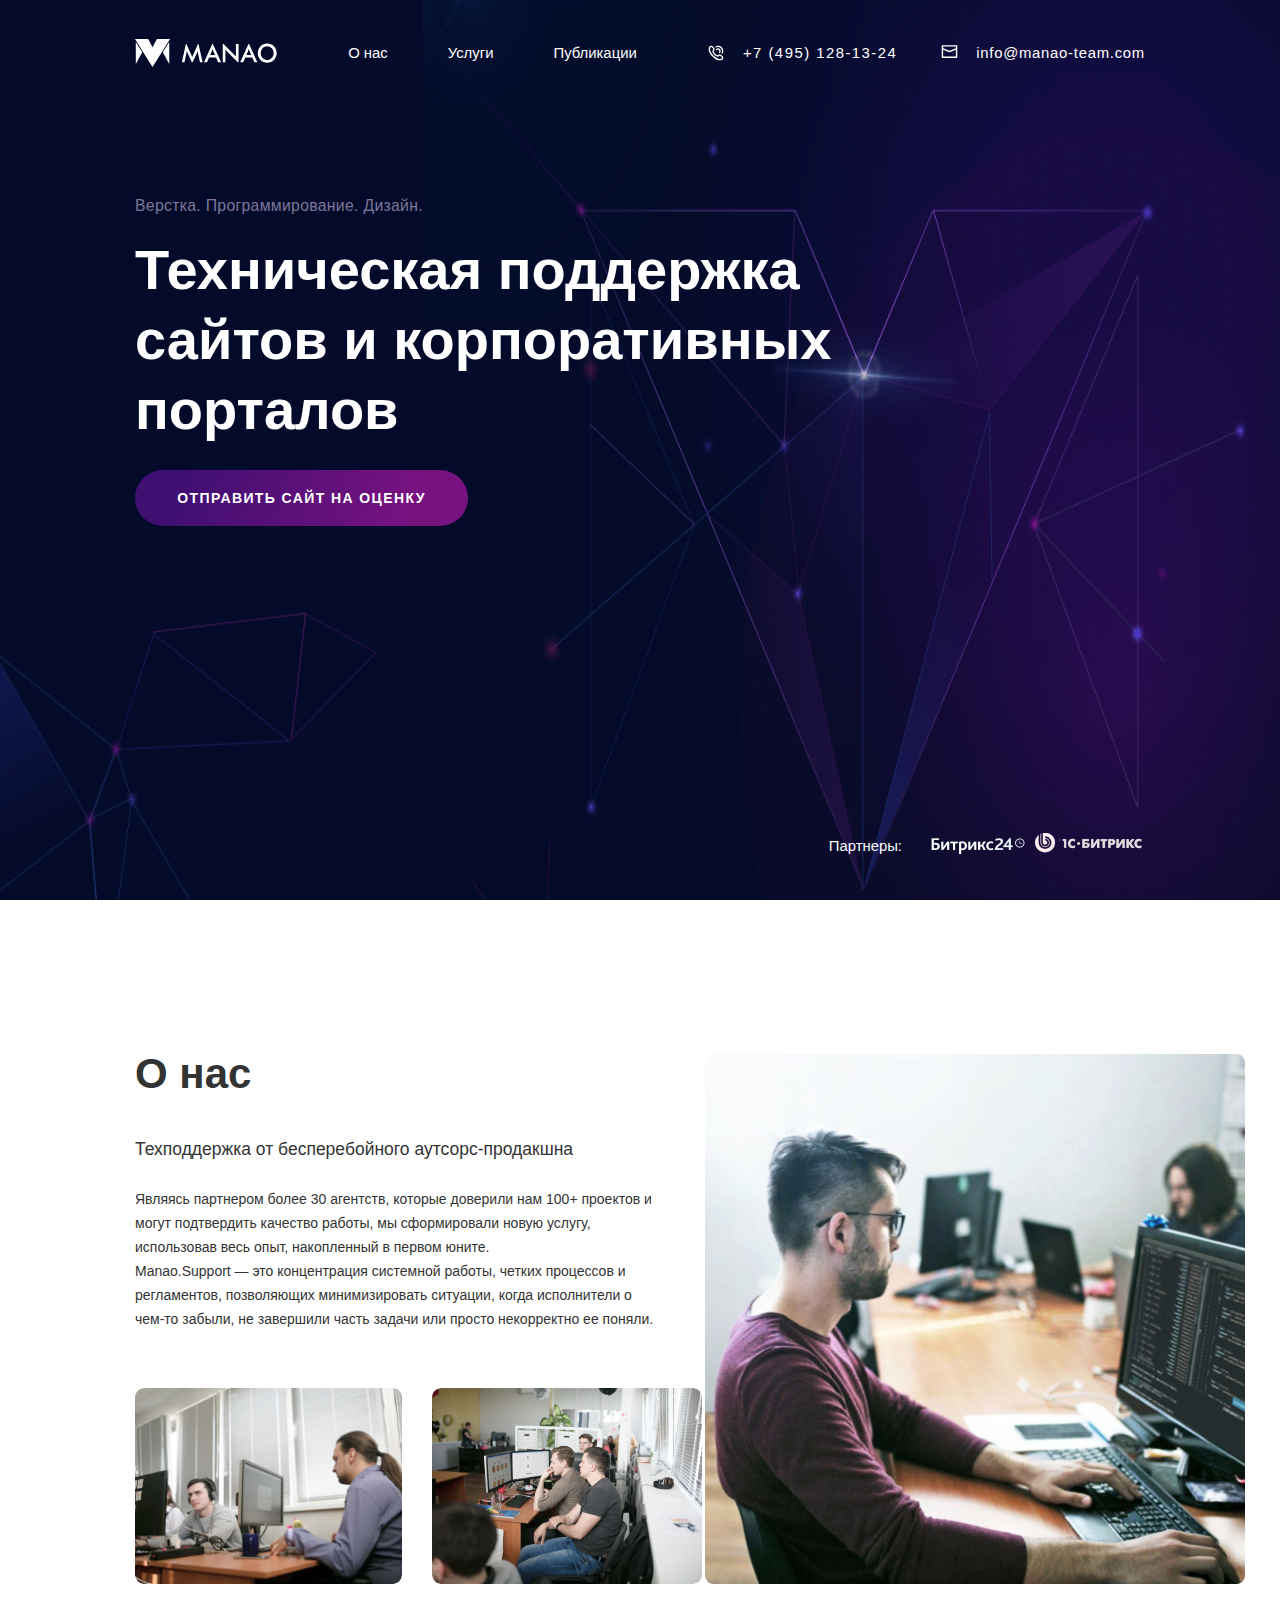
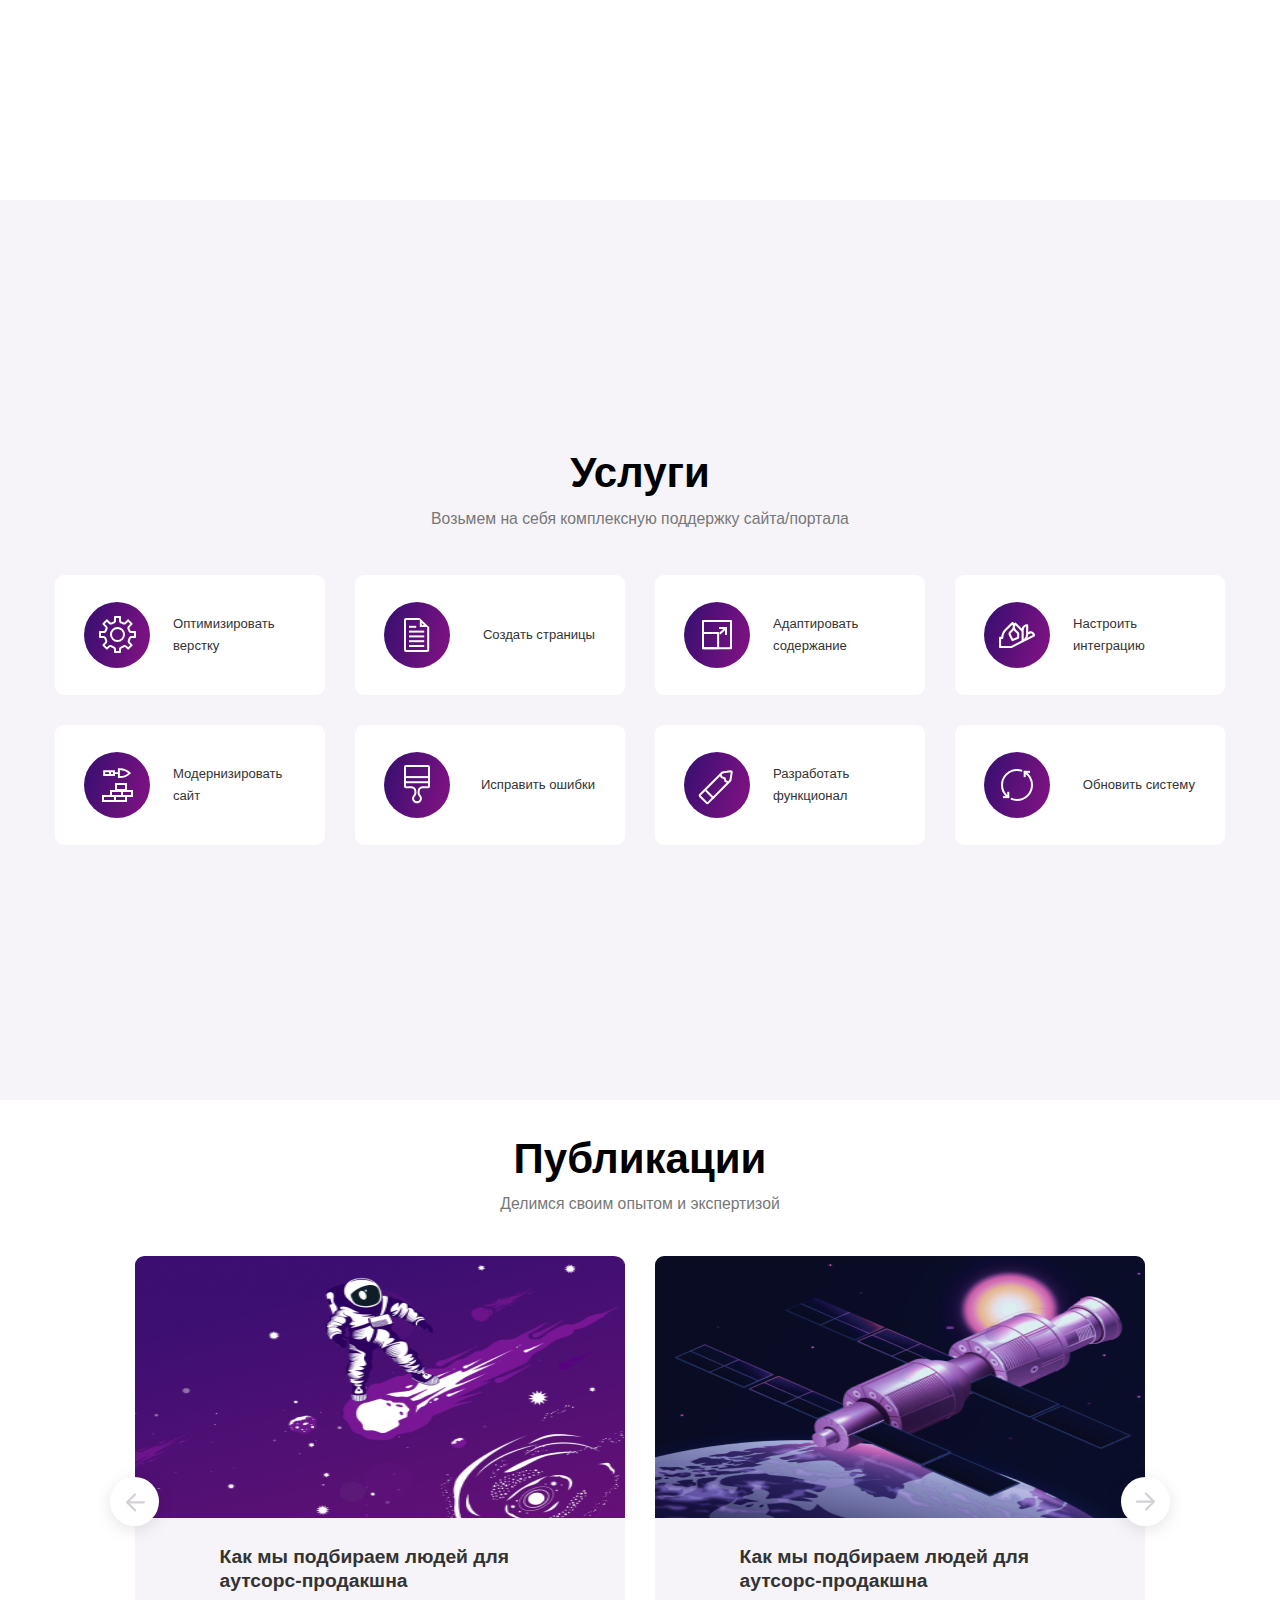
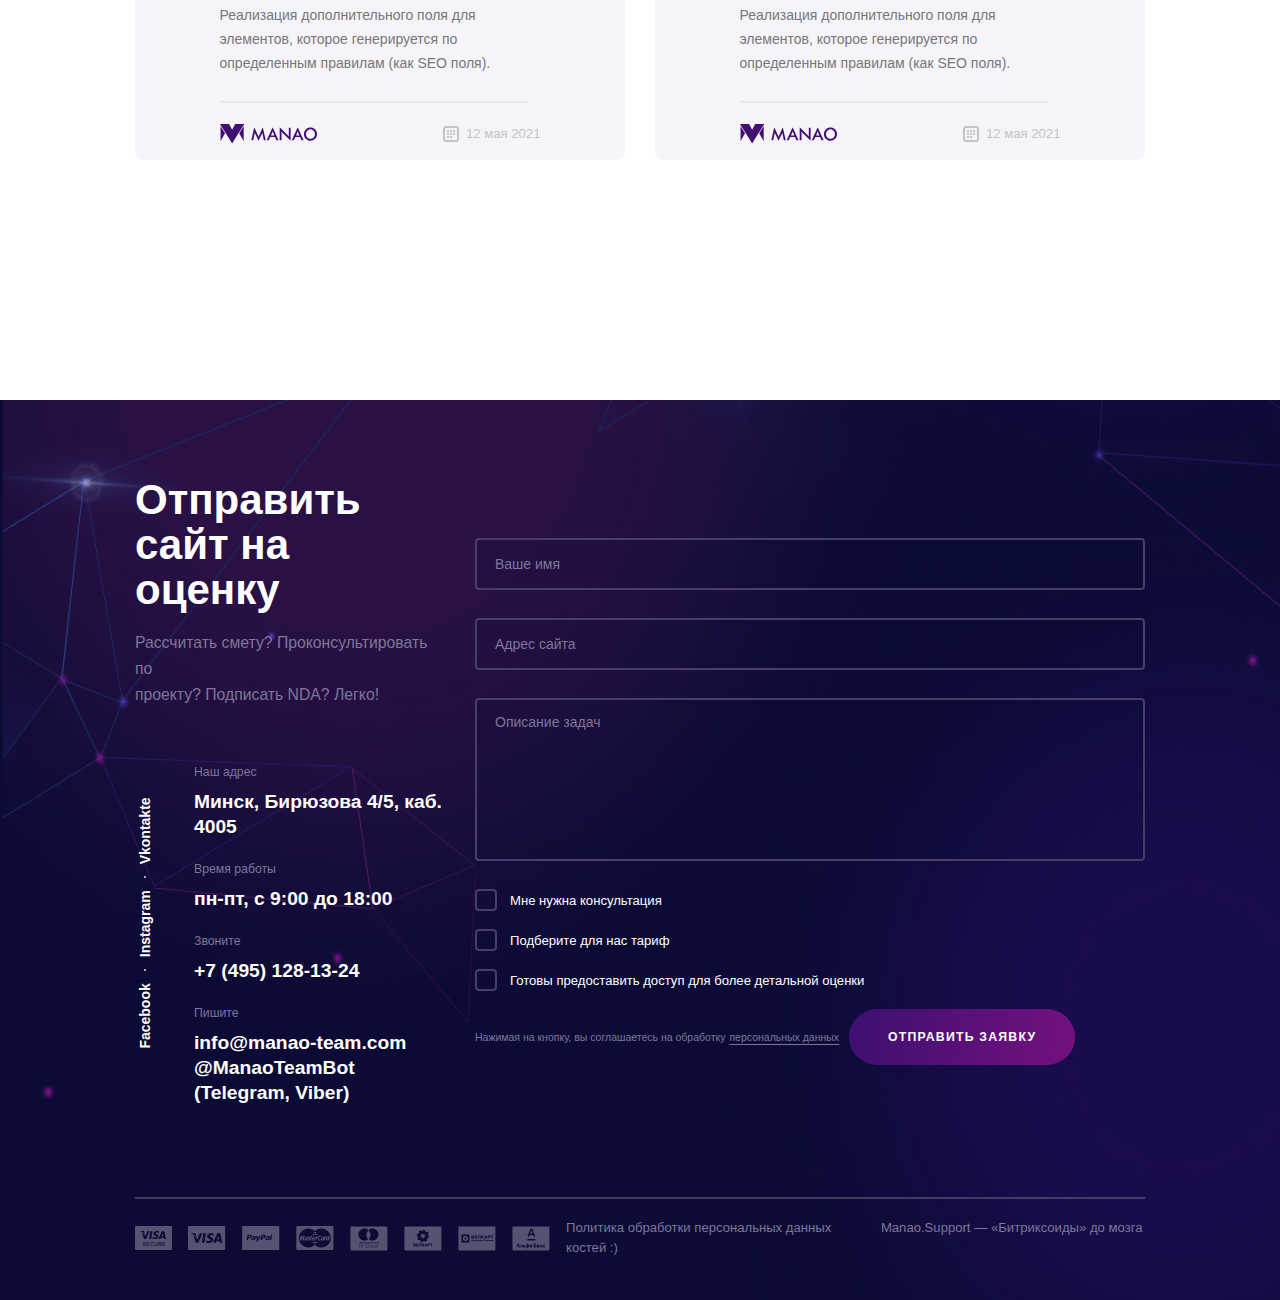
==== commit 5a3da15f: "made adaptive for 414px" ====
--- a/index.html
+++ b/index.html
@@ -10,6 +10,7 @@
      <!-- <link href="https://allfont.net/allfont.css?fonts=pragmatica" rel="stylesheet"> -->
      <link rel="stylesheet" href="https://cdn.jsdelivr.net/npm/swiper@8/swiper-bundle.min.css"/>
      <link rel="stylesheet" type="text/css" href="css/style.css">
+     <link rel="stylesheet" type="text/css" href="css/media.css">
      <script src="https://code.jquery.com/jquery-3.5.0.js"></script>
 </head>
 <body>
@@ -36,6 +37,29 @@
                          </div>
                     </div>
                </header>
+               <header class="mobile-header">
+                    <div class="header__parts header-logo">
+                         <div class="header-imgs">
+                              <img src="resource/img/logoIMG.svg" alt="logoIMG">
+                              <img src="resource/img/logo.svg" alt="logotext">
+                         </div>
+                         <div class="header__parts header-info">
+                              <div class="header-info__tel">
+                                   <img src="resource/img/tel.svg" alt="tel">
+                                   <span>+7 (495) 128-13-24</span>
+                              </div>
+                              <div class="header-info__mail">
+                                   <img src="resource/img/mail.svg" alt="mail">
+                                   <span>info@manao-team.com</span>
+                              </div>
+                         </div>
+                    </div>
+                    <div class="header__parts header-menu">
+                         <a class="header-menu__links" href="#about">О нас</a>
+                         <a class="header-menu__links" href="#serv">Услуги</a>
+                         <a class="header-menu__links" href="#public">Публикации</a>
+                    </div>
+               </header>
                <div class="main__content">
                     <span class="small-text">Верстка. Программирование. Дизайн.</span>
                     <span class="h-text">Техническая поддержка сайтов и корпоративных порталов</span>
@@ -55,7 +79,7 @@
                <div class="about__left">
                     <div class="top-title">О нас</div>
                     <div class="about-text">
-                         <span>Техподдержка от бесперебойного аутсорс-продакшна</span>
+                         <span>Техподдержка от <br class="mobile-about-text">бесперебойного аутсорс-продакшна</span>
                          <br><br>
                          <p>Являясь партнером более 30 агентств, которые доверили нам 
                               100+ проектов и могут подтвердить качество работы, 
@@ -270,6 +294,69 @@
                          </div>
                     </form>
                </div>
+               <div class="send-mobile">
+                    <div class="send-text-block">
+                         <div class="send__htext">Отправить сайт на оценку</div>
+                         <div class="send__desc">Рассчитать смету? Проконсультировать по <br>проекту? Подписать NDA? Легко!</div>
+                    </div>
+                    <form action="" method="" class="send-form" >
+                         <div class="send-form__field">
+                              <input type="text"placeholder=" "/ id="name" data-validate>
+                              <label>Ваше имя</label>
+                              <span class="send-form__hint">Обязательно для заполнения!</span>
+                         </div>
+                         <div class="send-form__field">
+                              <input type="text"placeholder=" "/ id="site" data-validate>
+                              <label>Адрес сайта</label>
+                              <span class="send-form__hint">Обязательно для заполнения!</span>
+                         </div>
+                         <div class="send-form__field send-textarea">
+                              <textarea type="text"placeholder=" " maxlength="250" wrap="hard" id="textdesc" data-validate></textarea>
+                              <label>Описание задач</label>
+                              <span class="send-form__hint">Обязательно для заполнения!</span>
+                         </div>
+                         <label class="send-form__checkbox">
+                              <span class="checkbox-label">Мне нужна консультация</span>
+                              <input type="checkbox" class="checkbox" id="checkbox-cons" value="cons-yes">
+                              <span class="checkmark"></span>
+                         </label>
+                         <label class="send-form__checkbox">
+                              <span class="checkbox-label">Подберите для нас тариф</span>
+                              <input type="checkbox" class="checkbox" id="checkbox-tarif" value="tarif-yes">
+                              <span class="checkmark"></span>
+                         </label>
+                         <label class="send-form__checkbox">
+                              <span class="checkbox-label">Готовы предоставить доступ для более детальной оценки</span>
+                              <input type="checkbox" class="checkbox" id="checkbox-mark" value="mark-yes">
+                              <span class="checkmark"></span>
+                         </label>
+                         <div class="send-form-footer">
+                              <div class="submit-btn-wrapper">
+                                   <button type="submit" class="submit-btn">Отправить заявку</button>
+                              </div>
+                              Нажимая на кнопку, вы соглашаетесь на обработку <a href="">персональных данных</a>
+                         </div>
+                    </form>
+                    <div class="send__content">
+                         <div class="send__maintext">
+                              <span class="send__content-name">Наш адрес</span>
+                              <span class="send__content-text">Минск, Бирюзова 4/5, каб. 4005</span>
+                              <span class="send__content-name">Время работы</span>
+                              <span class="send__content-text">пн-пт, с 9:00 до 18:00</span>
+                              <span class="send__content-name">Звоните</span>
+                              <span class="send__content-text">+7 (495) 128-13-24</span>
+                              <span class="send__content-name">Пишите</span>
+                              <span class="send__content-text">info@manao-team.com<br>@ManaoTeamBot (Telegram, Viber)</span>
+                         </div>
+                         <div class="send__vertext">
+                              <span>Facebook</span>
+                              <div class="send__dot"></div>
+                              <span>Instagram</span>
+                              <div class="send__dot"></div>
+                              <span>Vkontakte</span>
+                         </div>
+                    </div>
+               </div>
                <div class="send-form-divider"></div>
                <footer>
                     <div class="footer-cards">
@@ -289,6 +376,18 @@
                </footer>
           </div>
      </div>
+     <div class="popup-back">
+          <div class="popup">
+               <div class="popup__close"></div>
+               <div class="popup__content">
+                    <span>Ваша заявка успешно отрпавлена!</span>
+                    <div class="header__parts header-logo">
+                         <img src="resource/img/logoIMG.svg" alt="logoIMG">
+                         <img src="resource/img/logo.svg" alt="logotext">
+                    </div>
+               </div>
+          </div>
+     </div>
 </body>
 <script src="https://cdn.jsdelivr.net/npm/swiper@8/swiper-bundle.min.js"></script>
 <script src="js/script.js"></script>
--- a/css/style.css
+++ b/css/style.css
@@ -102,7 +102,7 @@
   flex-direction: column;
   font-family: "TT Commons", sans-serif;
   font-weight: 500;
-  font-size: 17px;
+  font-size: 1.0625rem;
   line-height: 16px;
   color: #FFFFFF;
   height: 100%;
@@ -125,7 +125,7 @@
 .main__footer-text {
   font-size: "TT Commons", sans-serif;
   font-weight: 400;
-  font-size: 17px;
+  font-size: 1.0625rem;
   line-height: 24px;
   margin-right: 22px;
   cursor: default;
@@ -147,6 +147,11 @@
   margin-left: 9.64px;
 }
 
+.header-menu {
+  font-family: "TT Commons", sans-serif;
+  font-size: 1.0625rem;
+  line-height: 16px;
+}
 .header-menu__links {
   display: flex;
   color: #FFFFFF;
@@ -178,19 +183,19 @@
   display: flex;
   font-family: "Pragmatica ExtraLight", sans-serif;
   font-weight: 400;
-  font-size: 18px;
+  font-size: 1.125rem;
   line-height: 26px;
   letter-spacing: 0.02em;
   color: #7E779A;
-  margin-top: 144px;
+  margin-top: 9rem;
 }
 
 .h-text {
   display: flex;
   font-weight: 700;
-  font-size: 64px;
+  font-size: 4rem;
   line-height: 70px;
-  max-width: 794px;
+  max-width: 800px;
   margin-top: 16px;
 }
 
@@ -201,7 +206,7 @@
   width: 333px;
   height: 56px;
   font-weight: 600;
-  font-size: 16px;
+  font-size: 1rem;
   line-height: 14px;
   letter-spacing: 0.1em;
   text-transform: uppercase;
@@ -238,30 +243,32 @@
   font-family: "Pragmatica ExtraLight", sans-serif;
   font-style: normal;
   margin-top: 33px;
+  width: 530px;
 }
 .about__left .about-text span {
   font-family: "Pragmatica", sans-serif;
   font-weight: bolder;
-  font-size: 20px;
+  font-size: 1.25rem;
   line-height: 44px;
   font-weight: 500;
 }
 .about__left .about-text p {
   font-size: 20px;
   font-weight: 400;
-  font-size: 16px;
+  font-size: 1rem;
   line-height: 24px;
 }
 .about__left .about-imgs {
   display: flex;
   justify-content: space-between;
-  margin-top: 37px;
+  margin-top: 57px;
 }
 .about__left .about-imgs img {
   display: flex;
   border-radius: 9px;
   max-width: 270px;
   max-height: 196px;
+  margin-right: 30px;
 }
 .about__right {
   display: flex;
@@ -274,7 +281,7 @@
 .top-title {
   font-family: "TT Commons", sans-serif;
   font-weight: 700;
-  font-size: 48px;
+  font-size: 3rem;
   line-height: 40px;
   cursor: default;
 }
@@ -299,7 +306,7 @@
   font-family: "Pragmatica ExtraLight", sans-serif;
   font-style: normal;
   font-weight: 400;
-  font-size: 18px;
+  font-size: 1.125rem;
   line-height: 24px;
   color: #777777;
   cursor: default;
@@ -330,7 +337,7 @@
 }
 .serv-card__text {
   display: flex;
-  font-size: 15px;
+  font-size: 0.9375rem;
   line-height: 22px;
   font-family: "Pragmatica", sans-serif;
   font-weight: bolder;
@@ -414,7 +421,7 @@
   font-family: "TT Commons", sans-serif;
   font-style: normal;
   font-weight: 600;
-  font-size: 22px;
+  font-size: 1.375rem;
   line-height: 24px;
   color: #333333;
   margin-top: 27px;
@@ -424,7 +431,7 @@
   font-family: "Pragmatica ExtraLight", sans-serif;
   font-style: normal;
   font-weight: 300;
-  font-size: 16px;
+  font-size: 1rem;
   line-height: 24px;
   color: #777777;
   margin: 11px 0px 26px 0px;
@@ -450,7 +457,7 @@
 .public .slide-container__footer-right span {
   font-family: "TT Commons", sans-serif;
   font-weight: 500;
-  font-size: 15px;
+  font-size: 0.9375rem;
   line-height: 26px;
   color: #C4C4C4;
   margin-left: 7px;
@@ -490,7 +497,7 @@
 .send__htext {
   font-family: "TT Commons", sans-serif;
   font-weight: 700;
-  font-size: 48px;
+  font-size: 3rem;
   line-height: 45px;
   color: #FFFFFF;
 }
@@ -498,7 +505,7 @@
   font-family: "Pragmatica ExtraLight", sans-serif;
   font-style: normal;
   font-weight: 400;
-  font-size: 18px;
+  font-size: 1.125rem;
   line-height: 26px;
   color: #7E779A;
   margin-top: 18px;
@@ -527,7 +534,7 @@
   display: flex;
   font-family: "TT Commons", sans-serif;
   font-weight: 600;
-  font-size: 16px;
+  font-size: 1rem;
   line-height: 18px;
   color: #FFFFFF;
   transition: 0.3s;
@@ -551,14 +558,14 @@
 .send__content-name {
   font-family: "Pragmatica ExtraLight", sans-serif;
   font-weight: 300;
-  font-size: 14px;
+  font-size: 0.875rem;
   line-height: 17px;
   color: #7E779A;
 }
 .send__content-text {
   font-family: "Pragmatica ExtraLight", sans-serif;
   font-weight: 700;
-  font-size: 22px;
+  font-size: 1.375rem;
   line-height: 25px;
   color: #FFFFFF;
   margin: 8px 0px 22px 0px;
@@ -585,7 +592,7 @@
   border-radius: 4px;
   font-family: "Pragmatica ExtraLight", sans-serif;
   font-weight: 300;
-  font-size: 16px;
+  font-size: 1rem;
   line-height: 19px;
   color: #FFFFFF;
   padding: 0 20px;
@@ -594,49 +601,49 @@
 .send-form__field input:not(:-moz-placeholder-shown) + label {
   top: -20px;
   left: -6px;
-  font-size: 12px;
+  font-size: 0.75rem;
   transform: translate(0, 0);
   padding: 2px 6px;
 }
 .send-form__field input:not(:-ms-input-placeholder) + label {
   top: -20px;
   left: -6px;
-  font-size: 12px;
+  font-size: 0.75rem;
   transform: translate(0, 0);
   padding: 2px 6px;
 }
 .send-form__field input:focus + label, .send-form__field input:not(:placeholder-shown) + label {
   top: -20px;
   left: -6px;
-  font-size: 12px;
+  font-size: 0.75rem;
   transform: translate(0, 0);
   padding: 2px 6px;
 }
 .send-form__field textarea:not(:-moz-placeholder-shown) + label {
   top: -20px;
   left: -6px;
-  font-size: 12px;
+  font-size: 0.75rem;
   transform: translate(0, 0);
   padding: 2px 6px;
 }
 .send-form__field textarea:not(:-ms-input-placeholder) + label {
   top: -20px;
   left: -6px;
-  font-size: 12px;
+  font-size: 0.75rem;
   transform: translate(0, 0);
   padding: 2px 6px;
 }
 .send-form__field textarea:focus + label, .send-form__field textarea:not(:placeholder-shown) + label {
   top: -20px;
   left: -6px;
-  font-size: 12px;
+  font-size: 0.75rem;
   transform: translate(0, 0);
   padding: 2px 6px;
 }
 .send-form__field label {
   font-family: "Pragmatica ExtraLight", sans-serif;
   font-weight: 300;
-  font-size: 16px;
+  font-size: 1rem;
   line-height: 19px;
   color: #7E779A;
   pointer-events: none;
@@ -668,7 +675,7 @@
 .send-form__checkbox label {
   font-family: "Pragmatica ExtraLight", sans-serif;
   font-weight: 300;
-  font-size: 15px;
+  font-size: 0.9375rem;
   line-height: 18px;
   color: #FFFFFF;
 }
@@ -676,7 +683,7 @@
   font-family: "Pragmatica ExtraLight", sans-serif;
   font-style: normal;
   font-weight: 400;
-  font-size: 12px;
+  font-size: 0.75rem;
   line-height: 14px;
   color: #7E779A;
   display: flex;
@@ -710,7 +717,7 @@
   border-radius: 90px;
   font-family: "TT Commons", sans-serif;
   font-weight: 600;
-  font-size: 14px;
+  font-size: 0.875rem;
   line-height: 14px;
   letter-spacing: 0.1em;
   text-transform: uppercase;
@@ -741,7 +748,7 @@
   font-family: "Pragmatica ExtraLight", sans-serif;
   font-style: normal;
   font-weight: 300;
-  font-size: 15px;
+  font-size: 0.9375rem;
   line-height: 18px;
   color: #FFFFFF;
   margin-top: 3px;
@@ -871,7 +878,7 @@
 footer .footer-text {
   font-family: "TT Commons", sans-serif;
   font-style: normal;
-  font-size: 15px;
+  font-size: 0.9375rem;
   color: #7E779A;
 }
 footer .footer-text a {
@@ -888,13 +895,13 @@
 
 .send-form__field-required .send-form__hint {
   opacity: 1;
-  z-index: auto;
+  z-index: 3;
 }
 
 .send-form__hint {
   font-family: "Pragmatica ExtraLight", sans-serif;
   font-weight: 300;
-  font-size: 14px;
+  font-size: 0.875rem;
   line-height: 16px;
   color: #7E779A;
   z-index: -1;
@@ -906,4 +913,89 @@
   padding: 0 12px;
   width: 100%;
   transition: all 0.3s ease;
+}
+
+.popup-back {
+  display: none;
+  position: fixed;
+  margin: 0px;
+  top: 0;
+  left: 0;
+  width: 100%;
+  height: 100%;
+  background-color: rgba(0, 0, 0, 0.3);
+  z-index: 10;
+}
+
+.popup {
+  display: flex;
+  position: fixed;
+  flex-direction: column;
+  align-items: flex-end;
+  top: 0px;
+  left: 0px;
+  bottom: 0px;
+  right: 0px;
+  margin: auto;
+  width: 400px;
+  height: 250px;
+  font-size: 1.625rem;
+  padding: 10px;
+  background-color: #090B32;
+  border: 2px solid #473E69;
+  border-radius: 9px;
+  z-index: 1000000000000000100;
+  color: white;
+}
+.popup__close {
+  display: flex;
+  cursor: pointer;
+  height: 20px;
+  width: 20px;
+  text-align: center;
+  font-weight: bold;
+  border-radius: 3px;
+  z-index: 100000000000000000;
+}
+.popup__close::after {
+  content: "×";
+  font-size: 1.25rem;
+  color: #ffffff;
+  line-height: 20px;
+  text-align: center;
+}
+.popup__content {
+  display: flex;
+  width: 100%;
+  align-items: center;
+  justify-content: center;
+  flex-direction: column;
+  margin-top: 20%;
+  font-family: "TT Commons", sans-serif;
+}
+.popup__content .header-logo {
+  margin-top: 5%;
+}
+
+.mobile-header {
+  display: none;
+  width: 100%;
+  justify-content: space-between;
+  align-items: center;
+  flex: 0 0 auto;
+}
+.mobile-header__parts {
+  display: flex;
+}
+
+.header-imgs {
+  display: none;
+}
+
+.mobile-about-text {
+  display: none;
+}
+
+.send-mobile {
+  display: none;
 }--- a/css/media.css
+++ b/css/media.css
@@ -0,0 +1,294 @@
+@media only screen and (min-width: 1750px) {
+  .header-menu {
+    font-size: 1.375rem;
+  }
+  .header-info {
+    font-size: 1.375rem;
+  }
+  .small-text {
+    font-size: 1.375rem;
+  }
+  .h-text {
+    font-size: 4.75rem !important;
+    max-width: 900px;
+  }
+  .main__footer-text {
+    font-size: 1.375rem;
+    line-height: 24px;
+  }
+  .top-title {
+    font-size: 3.75rem;
+    line-height: 60px;
+  }
+  .about-text span {
+    font-size: 1.5rem !important;
+    line-height: 44px;
+  }
+  .about-text p {
+    font-size: 1.5625rem !important;
+  }
+  .about__right img {
+    max-width: 600px;
+    max-height: 605px;
+  }
+  .about__left{
+    max-width: 630px;
+  }
+  .about__left .about-text {
+    width: 630px;
+  }
+  .about__left .about-imgs img {
+    width: 300px;
+    height: 206px;
+  }
+  .swiper-slide{
+    height: 620px !important;
+}
+}
+@media only screen and (max-width : 600px) {/* *mobile 414px*/
+  .send-container, .public-container, .serv-container, .about-container, .main-container {
+    padding: 15px 15px 15px;
+    font-size: .75rem;
+    background-repeat: repeat;
+  }
+  /* !main */
+  .header{
+    display: none;
+  }
+  .mobile-header{
+    width: 100%;
+    display: flex;
+    flex-direction: column;
+    font-size: .8125rem;
+    justify-content: center;
+  }
+  .mobile-header a{
+    font-size: 1.25rem;
+  }
+  .header-imgs{
+    display: flex;
+    align-items: center;
+  }
+  .mobile-header .header-logo{
+    width: 100%;
+    flex-direction: row;
+    justify-content: space-between;
+  }
+  .mobile-header .header-info{
+    flex-direction: column;
+  }
+  .mobile-header .header-info img {
+    margin-right: 6px;
+  }
+  .mobile-header .header-info .header-info__mail{
+    margin-top: 5px;
+  }
+  .header-info__tel {
+    margin-right: 0px;
+  }
+  .mobile-header .header-menu{
+    margin-top: 3vh;
+  }
+  .main__content {
+    align-items: center;
+    text-align: center;
+    padding-top: 30%;
+  }
+  .small-text {
+    font-weight: 400;
+    font-size: 1.0938rem;
+    line-height: 26px;
+    margin-top: 2rem;
+  }
+  .h-text {
+    font-size: 3rem;
+    line-height: 3rem;
+    margin-top: 16px;
+  }
+  .send-btn {
+    width: 100%;
+    height: calc(1vh + 56px);
+    margin-top: 45px;
+  }
+  .main__footer {
+    justify-content: center;
+    align-items: center;
+  }
+  .main__footer-text {
+    font-size: 18px;
+    margin-right: 22px;
+  }
+  /* !about */
+  .about {
+    height: 100%;
+    margin-top: 0px;
+  }
+  .about__right{
+    display: none;
+  }
+  .about__left{
+    width: 100%;
+    flex-direction: column;
+    justify-content: center;
+    align-items: center;
+  }
+  .about__left .about-text {
+    width: 100%;
+    text-align: center;
+  }
+  .about__left .about-text span{
+    line-height: 24px;
+  }
+  .about__left .about-text p{
+    text-align: justify;
+    font-size: 1rem;
+    margin-top: 2vh;
+  }
+  .mobile-about-text{
+    display: block;
+  }
+  .about__left .about-imgs {
+    justify-content: space-between;
+    width: 100%;
+  }
+  .about__left .about-imgs img {
+    display: flex;
+    max-width: 200px;
+    max-height: 126px;
+    margin: 0px;
+  }
+  /* !serv */
+  .serv__tiles {
+    grid-gap: 15px;
+    grid-template-columns: 1fr 1fr;
+  }
+  .serv-card {
+    display: flex;
+    flex-direction: row;
+    width: 190px;
+    height: 100px;
+    border-radius: 9px;
+    justify-content: space-between;
+    padding: 0px 15px 0px 15px;
+  }
+  .serv-card__circle {
+    min-width: 40px;
+    min-height: 40px;
+    max-width: 40px;
+    max-height: 40px;
+    border-radius: 50%;
+  }
+  .serv-card__circle img{
+    display: flex;
+    width: 23px;
+    height: 23px;
+  }
+  .serv-card__text {
+    font-size: 0.9375rem;
+    line-height: 22px;
+    margin-left: 0px;
+    max-width: 110px;
+    width: 100%;
+  }
+  /* !public */
+  .swiper-button-prev,.swiper-button-next {
+    top:auto;
+    margin-top: calc(504px/2 + 172px/2 + 100px) !important;
+    margin-right: 0px !important;
+    margin-left: 0px !important;
+  }
+  .swiper{
+    margin-top: 100px;
+  }
+  /* !send */
+  .send-container {
+    height: auto;
+  }
+  .send-wrapper{
+    display: none !important;
+  }
+  .send-mobile{
+    display: flex;
+    flex-direction: column;
+    justify-content: space-between;
+    cursor: default;
+    align-items: center;
+  }
+  .send-mobile .send-text-block{
+    align-items: center;
+    text-align: center;
+  }
+  .send-form {
+    margin-left: 0px;
+    margin-top: 4vh;
+  }
+  .send-form__field {
+    width: 100%;
+    margin-bottom: 28px;
+  }
+  .send-form__field input, .send-form__field textarea {
+    width: 100%;
+    height: 52px;
+  }
+  .send-mobile .send-form-footer{
+    flex-direction: column;
+  }
+  .send-mobile .submit-btn-wrapper{
+    margin-bottom: 2vh;
+  }
+  .send-mobile .send__content{
+    flex-direction: column;
+  }
+  .send-mobile .send__maintext {
+    text-align: center;
+    align-items: center;
+    margin-left: 0px;
+  }
+  .send-mobile .send__vertext {
+    transform: rotate(0deg);
+    justify-content: center;
+    align-items: center;
+    position: static;
+    width: 100%;
+    max-width: 100%;
+    max-height: 100%;
+    top: 0px;
+    left: 0px;
+    margin: 0px;
+  }
+  .send-form-divider{
+    margin-top: 3vh;
+  }
+  footer{
+    flex-direction: column;
+  }
+  footer .footer-cards {
+    display: grid;
+    grid-gap: 10px;
+    grid-template-columns: 1fr 1fr 1fr 1fr 1fr;
+  }
+  .belcard-hover{
+    grid-column-start: 2;
+  }
+  footer .footer-cards .footer__card {
+    width: 38px;
+    height: 25px;
+    display: flex;
+    background-position: 0 0;
+    background-repeat: no-repeat;
+    background-size: 100% 100%;
+    transition: 0.3s;
+    margin-right: 16px;
+    cursor: pointer;
+  }
+  .footer-text{
+    display: flex;
+    flex-direction: column;
+    align-items: center;
+    justify-content: center;
+    margin-top: 2vh;
+  }
+  footer .footer-text span {
+    margin-left: 0px;
+  }
+}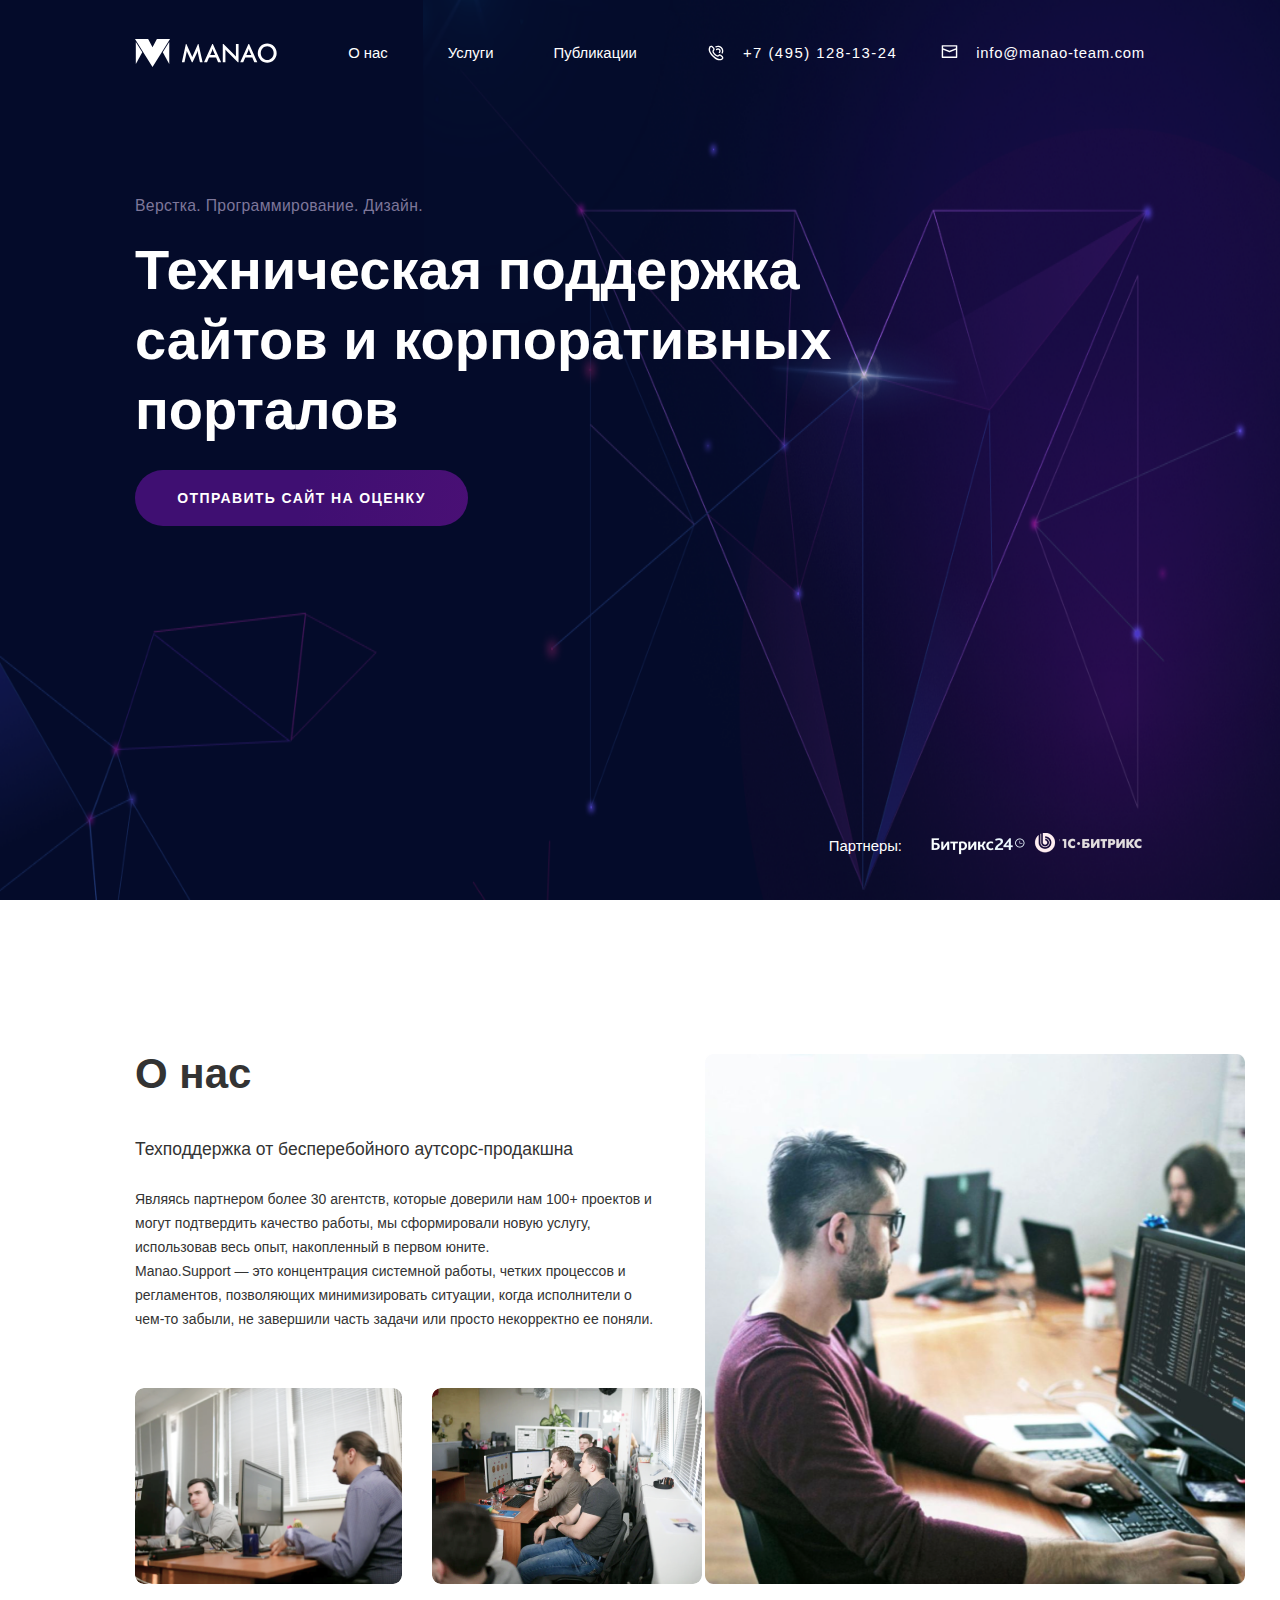
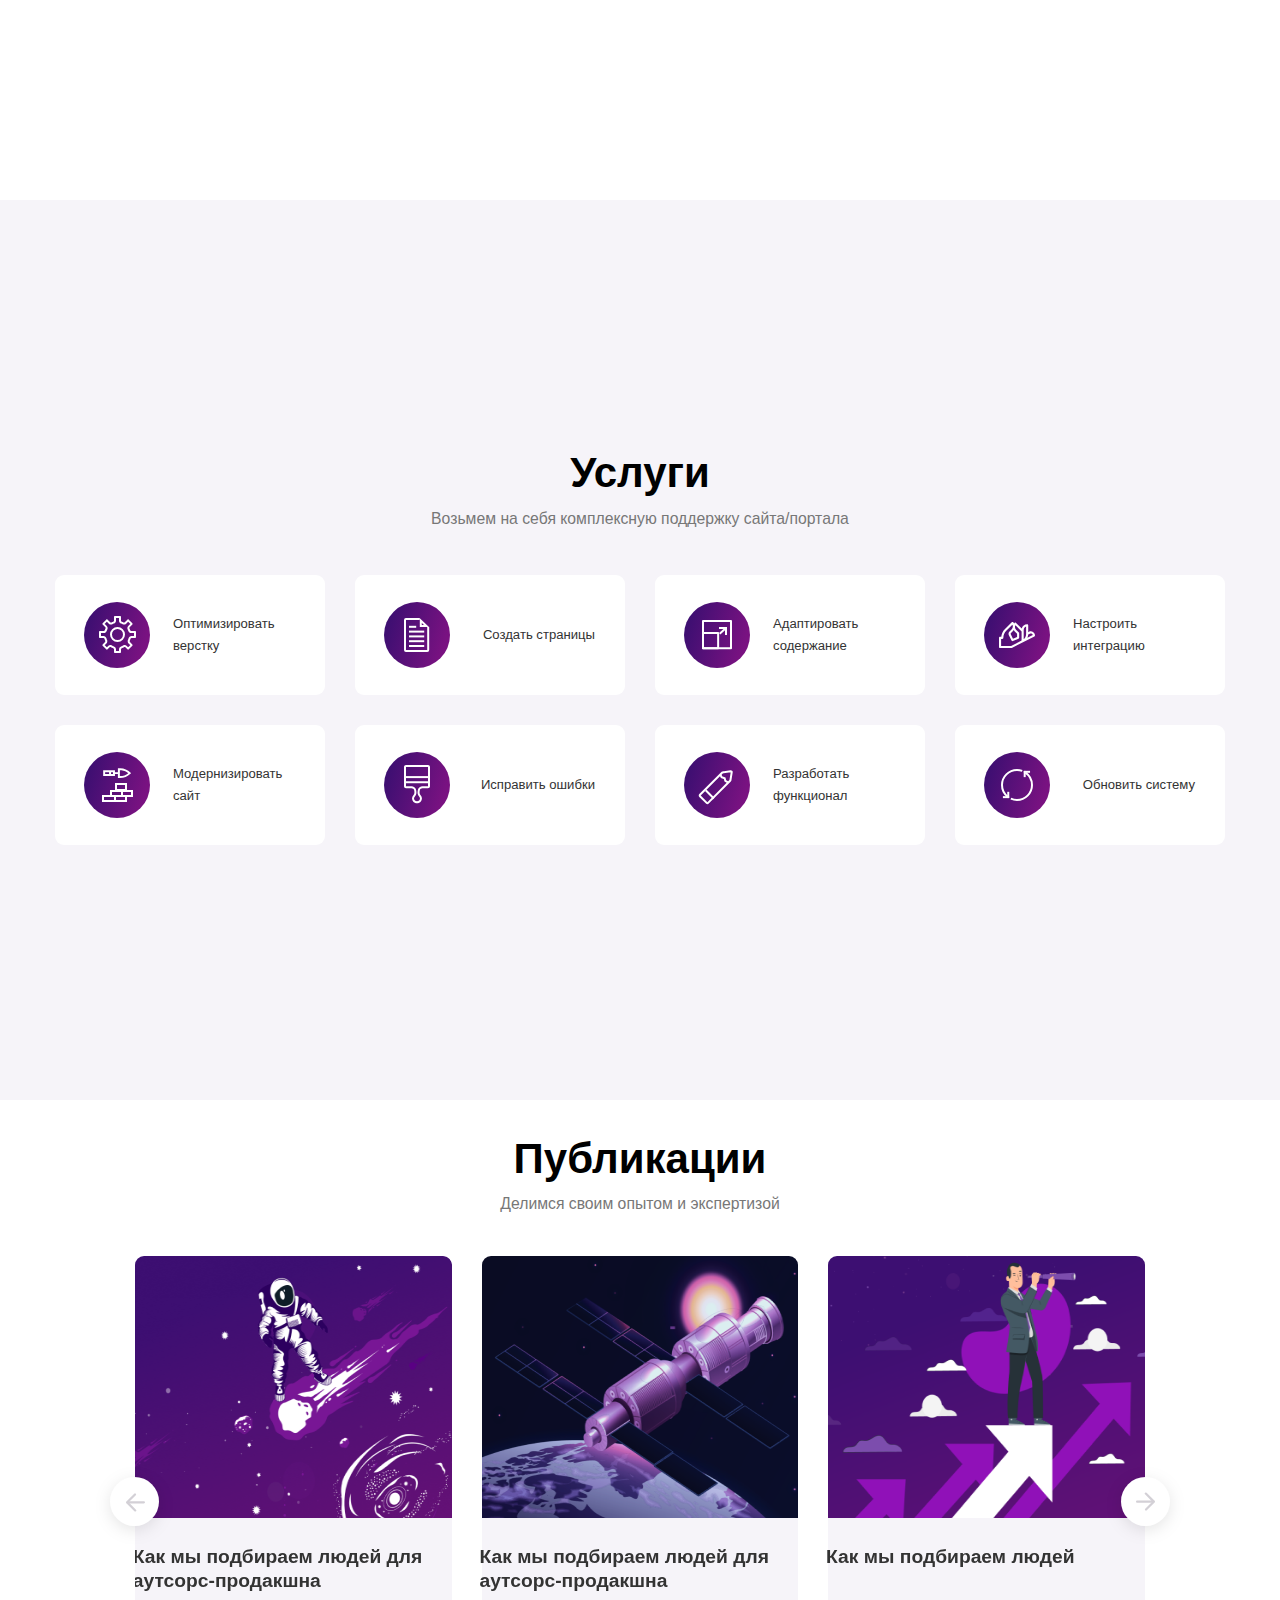
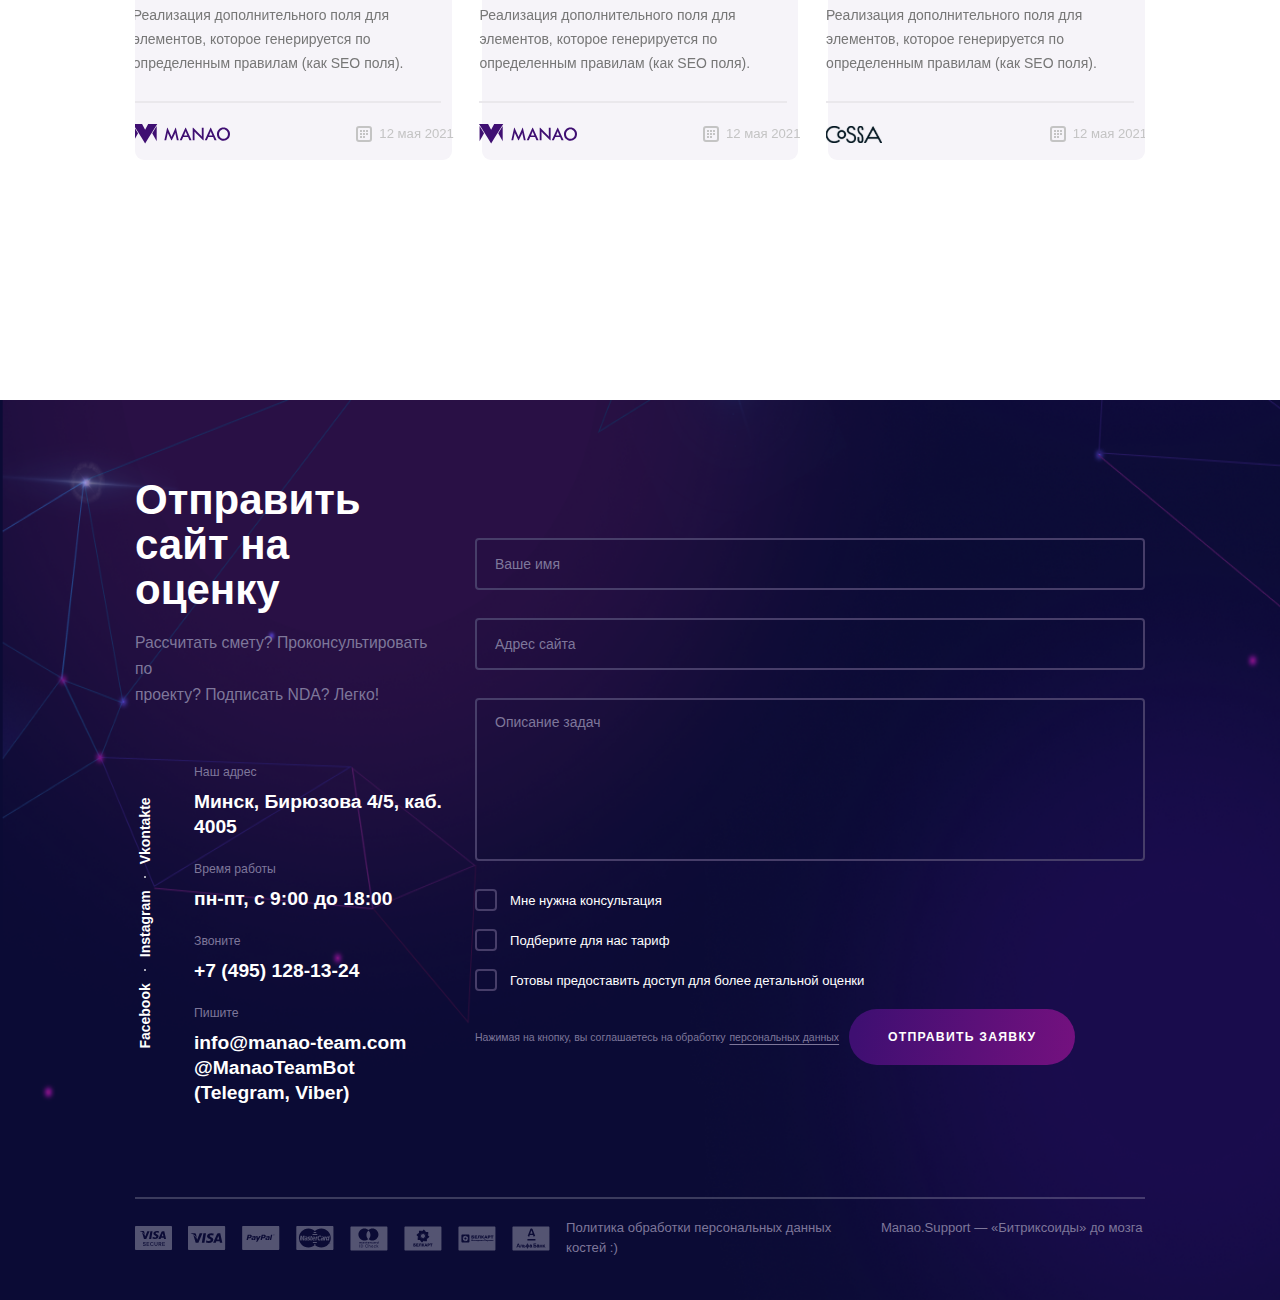
==== commit d4aa60cf: "add scrollup and visual fixes" ====
--- a/index.html
+++ b/index.html
@@ -64,6 +64,9 @@
                     <span class="small-text">Верстка. Программирование. Дизайн.</span>
                     <span class="h-text">Техническая поддержка сайтов и корпоративных порталов</span>
                     <a class="send-btn" href="#send">Отправить сайт на оценку</a>
+                    <!-- <div class="submit-btn-wrapper send-btn">
+                         <a type="submit" class="submit-btn" href="#send">Отправить сайт на оценку</a>
+                    </div> -->
                </div>
                <div class="main__footer">
                     <span class="main__footer-text">Партнеры:</span>
@@ -388,6 +391,9 @@
                </div>
           </div>
      </div>
+     <a href="#" class="scrollup">
+          <img src="resource/icons/arrowL.svg" alt="scrollup" width="20px">
+     </a>
 </body>
 <script src="https://cdn.jsdelivr.net/npm/swiper@8/swiper-bundle.min.js"></script>
 <script src="js/script.js"></script>
--- a/css/style.css
+++ b/css/style.css
@@ -112,6 +112,10 @@
   flex-direction: column;
   flex: 1 0 auto;
 }
+.main__content .submit-btn-wrapper {
+  padding: 3px;
+  margin-left: 0px;
+}
 .main__content * {
   cursor: default;
 }
@@ -200,9 +204,6 @@
 }
 
 .send-btn {
-  display: flex;
-  background: linear-gradient(105.96deg, #3F0F72 13.07%, #791281 85.2%);
-  border-radius: 90px;
   width: 333px;
   height: 56px;
   font-weight: 600;
@@ -215,8 +216,37 @@
   cursor: pointer;
   margin-top: 25px;
   color: #FFFFFF;
-}
-
+  display: flex;
+  background: linear-gradient(105.96deg, #3F0F72 13.07%, #791281 85.2%);
+  border-radius: 90px;
+  -webkit-animation: gradient 4s infinite linear;
+          animation: gradient 4s infinite linear;
+  background-size: 400%;
+}
+
+@-webkit-keyframes gradient {
+  0% {
+    background-position: 80% 0%;
+  }
+  50% {
+    background-position: 20% 100%;
+  }
+  100% {
+    background-position: 80% 0%;
+  }
+}
+
+@keyframes gradient {
+  0% {
+    background-position: 80% 0%;
+  }
+  50% {
+    background-position: 20% 100%;
+  }
+  100% {
+    background-position: 80% 0%;
+  }
+}
 .serv-container {
   background: #F6F4F9;
 }
@@ -696,7 +726,72 @@
   text-decoration: underline;
   text-underline-offset: 3px;
 }
-.send-form .submit-btn-wrapper {
+.send-form .send-form__checkbox {
+  display: flex;
+  position: relative;
+  padding-left: 35px;
+  margin-bottom: 12px;
+  cursor: pointer;
+  font-size: 22px;
+  -webkit-user-select: none;
+     -moz-user-select: none;
+      -ms-user-select: none;
+          user-select: none;
+  color: white;
+  margin-bottom: 19px;
+}
+.send-form .checkbox-label {
+  display: flex;
+  font-family: "Pragmatica ExtraLight", sans-serif;
+  font-style: normal;
+  font-weight: 300;
+  font-size: 0.9375rem;
+  line-height: 18px;
+  color: #FFFFFF;
+  margin-top: 3px;
+}
+.send-form .send-form__checkbox input {
+  position: absolute;
+  opacity: 0;
+  cursor: pointer;
+  height: 0;
+  width: 0;
+}
+.send-form .checkmark {
+  position: absolute;
+  top: 0;
+  left: 0;
+  height: 22px;
+  width: 22px;
+  background: transparate;
+  border: 2px solid #473E69;
+  border-radius: 4px;
+}
+.send-form .send-form__checkbox:hover input ~ .checkmark {
+  background: linear-gradient(99.43deg, rgba(63, 15, 114, 0.4) 4.21%, rgba(121, 17, 128, 0.4) 108.65%);
+}
+.send-form .send-form__checkbox input:checked ~ .checkmark {
+  background: linear-gradient(99.43deg, #3F0F72 4.21%, #791180 108.65%);
+}
+.send-form .checkmark:after {
+  content: "";
+  position: absolute;
+  display: none;
+}
+.send-form .send-form__checkbox input:checked ~ .checkmark:after {
+  display: flex;
+}
+.send-form .send-form__checkbox .checkmark:after {
+  left: 6.9px;
+  top: 3.2px;
+  width: 5px;
+  height: 10px;
+  border: solid white;
+  border-width: 0 3px 3px 0;
+  transform: rotate(45deg);
+}
+
+.submit-btn-wrapper {
   display: flex;
   max-width: 226px;
   height: 56px;
@@ -708,7 +803,8 @@
   justify-content: center;
   margin-left: 10px;
 }
-.send-form .submit-btn {
+
+.submit-btn {
   display: flex;
   width: 226px;
   height: 50px;
@@ -726,72 +822,9 @@
   align-items: center;
   padding: 21px 0px;
 }
-.send-form .submit-btn:hover {
+
+.submit-btn:hover {
   background: #170c49;
-}
-.send-form .send-form__checkbox {
-  display: flex;
-  position: relative;
-  padding-left: 35px;
-  margin-bottom: 12px;
-  cursor: pointer;
-  font-size: 22px;
-  -webkit-user-select: none;
-     -moz-user-select: none;
-      -ms-user-select: none;
-          user-select: none;
-  color: white;
-  margin-bottom: 19px;
-}
-.send-form .checkbox-label {
-  display: flex;
-  font-family: "Pragmatica ExtraLight", sans-serif;
-  font-style: normal;
-  font-weight: 300;
-  font-size: 0.9375rem;
-  line-height: 18px;
-  color: #FFFFFF;
-  margin-top: 3px;
-}
-.send-form .send-form__checkbox input {
-  position: absolute;
-  opacity: 0;
-  cursor: pointer;
-  height: 0;
-  width: 0;
-}
-.send-form .checkmark {
-  position: absolute;
-  top: 0;
-  left: 0;
-  height: 22px;
-  width: 22px;
-  background: transparate;
-  border: 2px solid #473E69;
-  border-radius: 4px;
-}
-.send-form .send-form__checkbox:hover input ~ .checkmark {
-  background: linear-gradient(99.43deg, rgba(63, 15, 114, 0.4) 4.21%, rgba(121, 17, 128, 0.4) 108.65%);
-}
-.send-form .send-form__checkbox input:checked ~ .checkmark {
-  background: linear-gradient(99.43deg, #3F0F72 4.21%, #791180 108.65%);
-}
-.send-form .checkmark:after {
-  content: "";
-  position: absolute;
-  display: none;
-}
-.send-form .send-form__checkbox input:checked ~ .checkmark:after {
-  display: flex;
-}
-.send-form .send-form__checkbox .checkmark:after {
-  left: 6.9px;
-  top: 3.2px;
-  width: 5px;
-  height: 10px;
-  border: solid white;
-  border-width: 0 3px 3px 0;
-  transform: rotate(45deg);
 }
 
 .send-form-divider {
@@ -988,14 +1021,48 @@
   display: flex;
 }
 
-.header-imgs {
+.header-imgs, .mobile-about-text, .send-mobile {
   display: none;
 }
 
-.mobile-about-text {
+.scrollup {
+  width: 40px;
+  height: 40px;
+  opacity: 0.9;
+  position: fixed;
+  bottom: 12vh;
+  right: 10vw;
   display: none;
-}
-
-.send-mobile {
-  display: none;
+  background-color: #FFFFFF;
+  transition: 0.3s;
+  transform: rotate(90deg);
+  z-index: 10;
+  border: 1px solid #791281;
+  border-radius: 90%;
+  justify-content: center;
+  align-items: center;
+}
+
+.scrollup:hover {
+  background-color: #791281;
+  border: 1px solid #FFFFFF;
+}
+
+body {
+  overflow: overlay;
+}
+
+::-webkit-scrollbar-track {
+  border-radius: 30px;
+  background-color: transparent;
+}
+
+::-webkit-scrollbar {
+  width: 0.6vw;
+  background-color: transparent;
+}
+
+::-webkit-scrollbar-thumb {
+  border-radius: 10px;
+  background-color: #9f21a8;
 }--- a/css/media.css
+++ b/css/media.css
@@ -193,12 +193,12 @@
   /* !public */
   .swiper-button-prev,.swiper-button-next {
     top:auto;
-    margin-top: calc(504px/2 + 172px/2 + 100px) !important;
+    margin-top: calc(504px/2 + 172px/2 + 2vh) !important;
     margin-right: 0px !important;
     margin-left: 0px !important;
   }
   .swiper{
-    margin-top: 100px;
+    margin-top: 2vh;
   }
   /* !send */
   .send-container {
@@ -235,6 +235,7 @@
   }
   .send-mobile .submit-btn-wrapper{
     margin-bottom: 2vh;
+    margin-left: 0px;
   }
   .send-mobile .send__content{
     flex-direction: column;
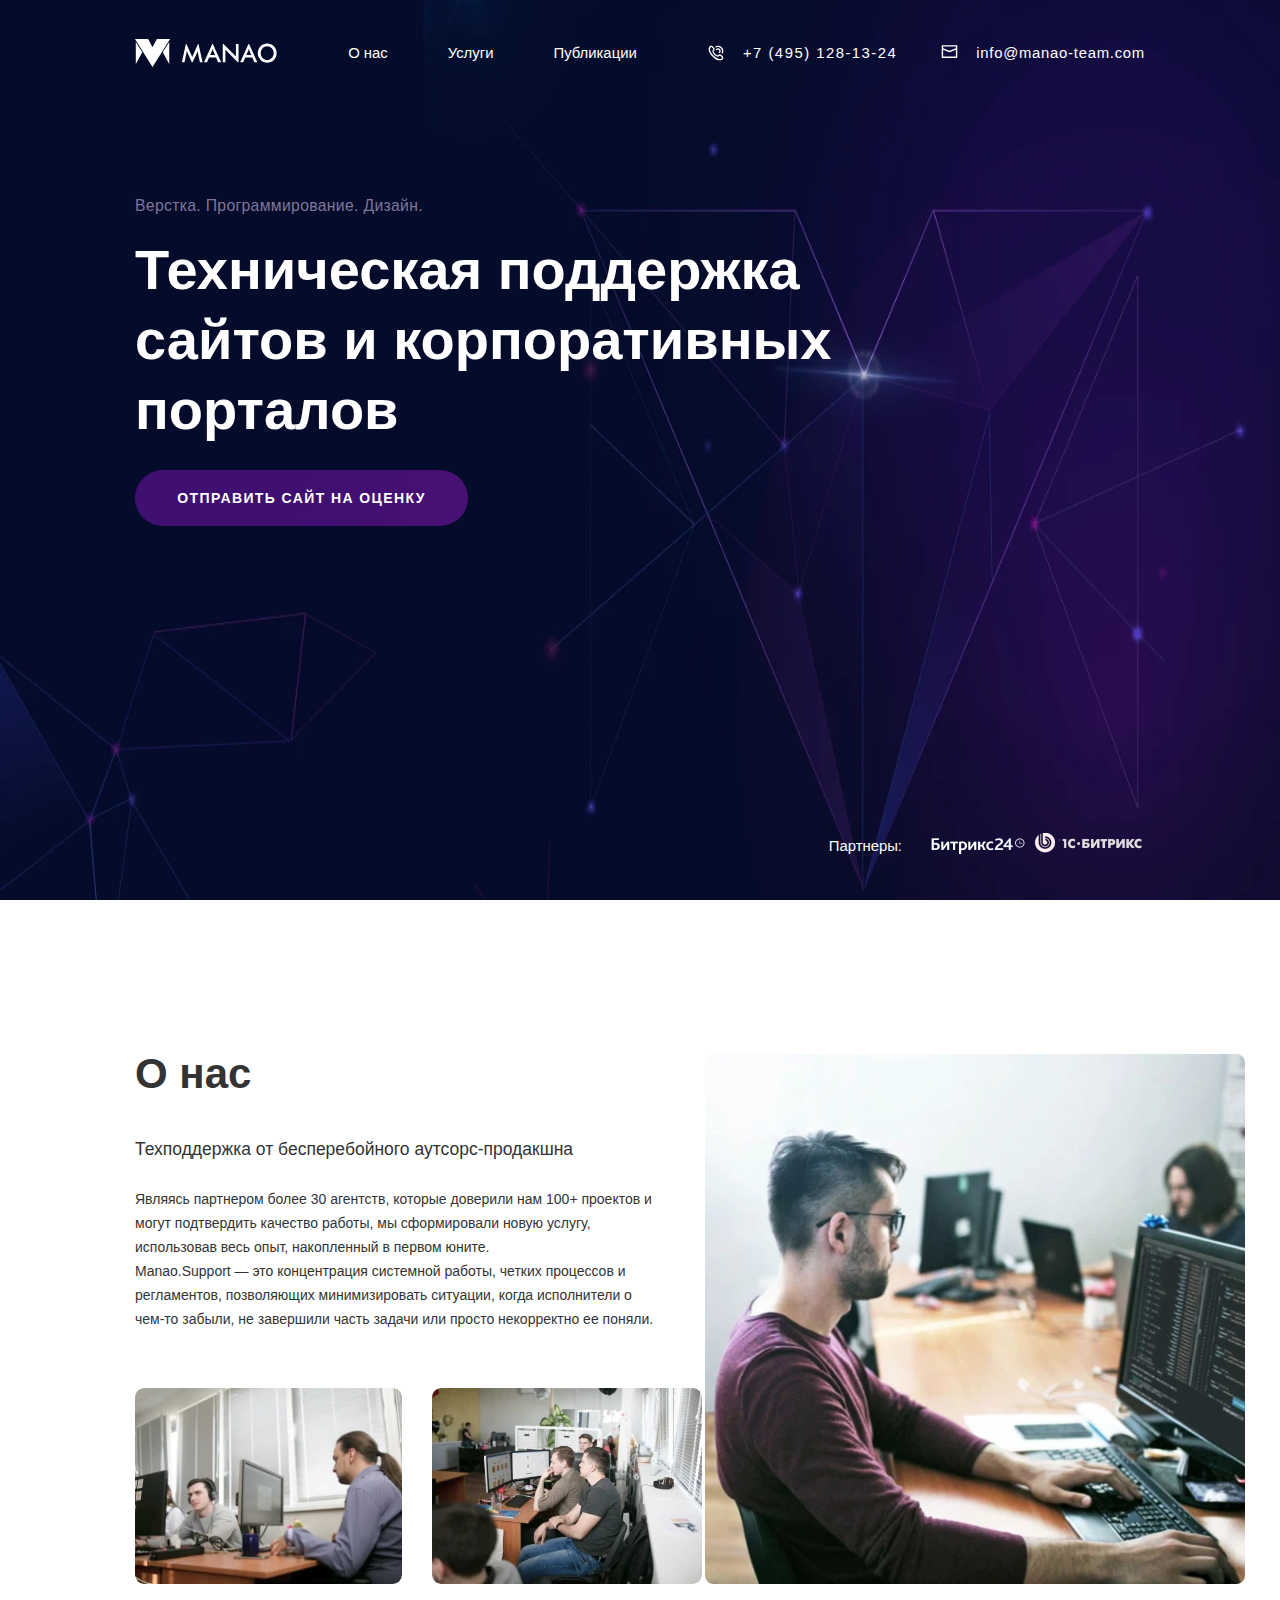
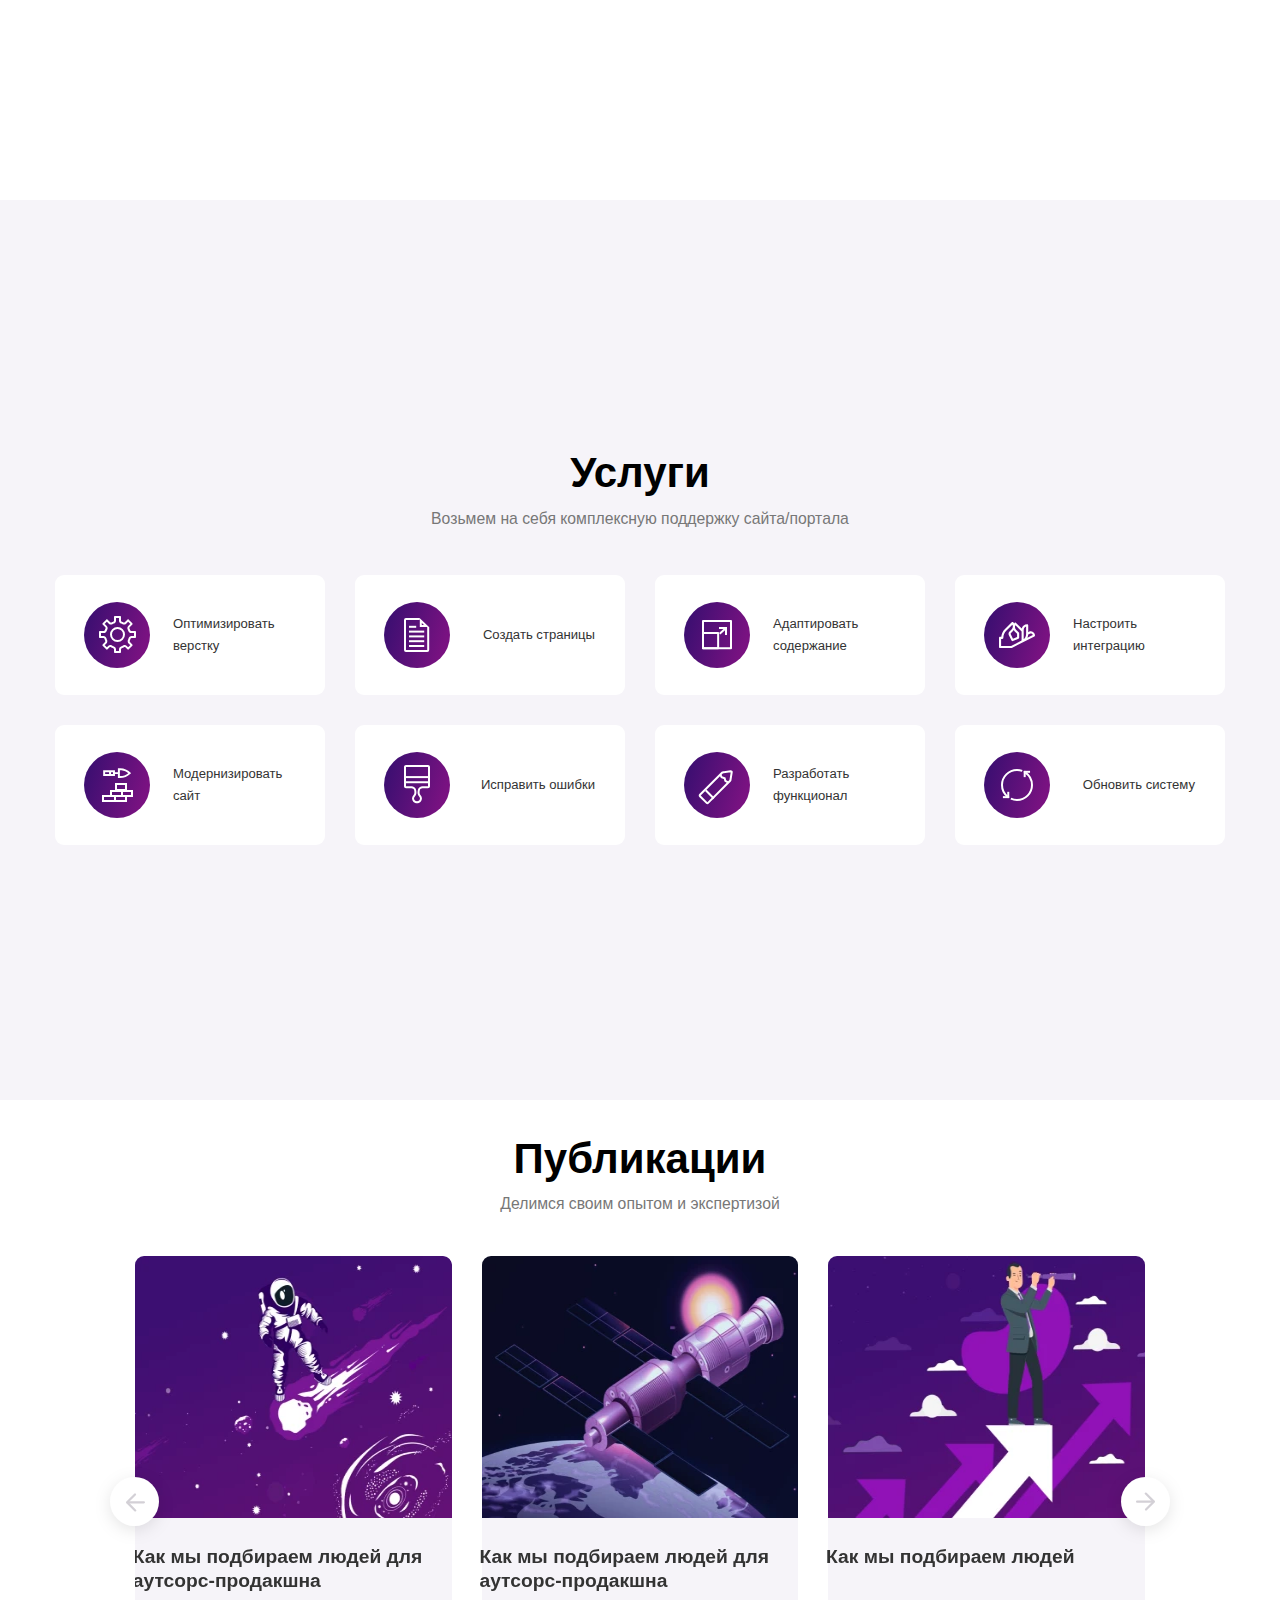
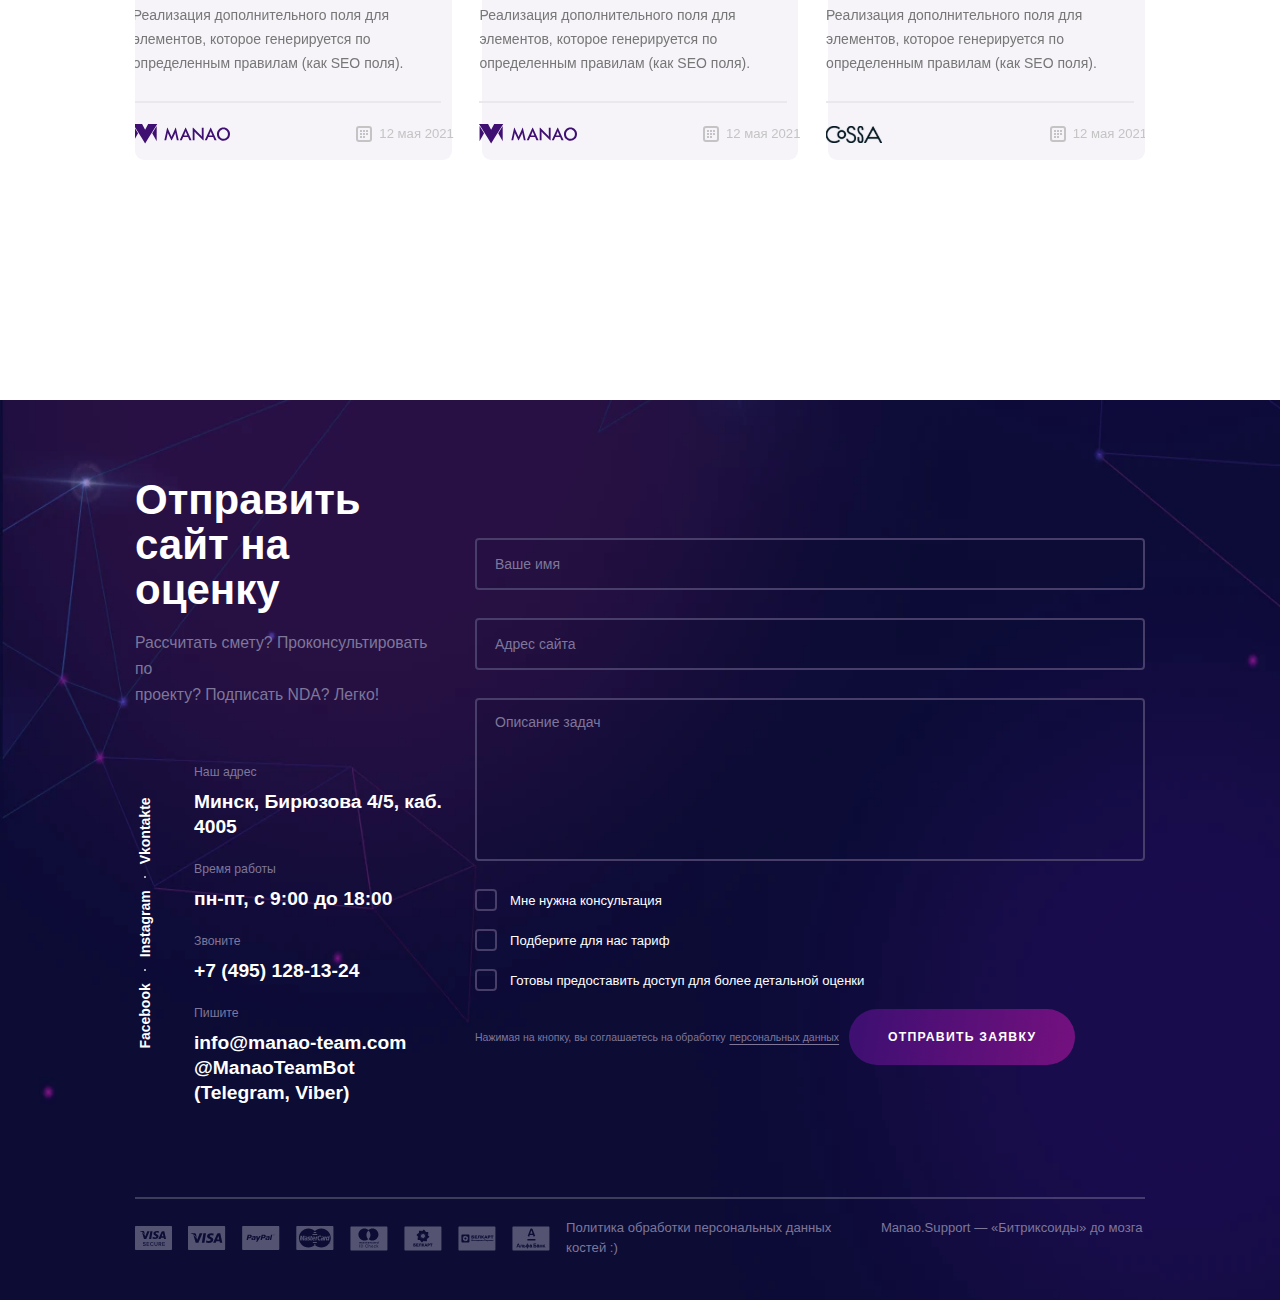
==== commit 1e806b60: "img convert" ====
--- a/index.html
+++ b/index.html
@@ -70,9 +70,9 @@
                </div>
                <div class="main__footer">
                     <span class="main__footer-text">Партнеры:</span>
-                    <img src="resource/img/bitrix.png" alt="bitrix">
-                    <img src="resource/img/1cLogo.png" alt="1cLogo">
-                    <img src="resource/img/1cLogo2.png" alt="1cLogo2">
+                    <img src="resource/img/bitrix.webp" alt="bitrix">
+                    <img src="resource/img/1cLogo.webp" alt="1cLogo">
+                    <img src="resource/img/1cLogo2.webp" alt="1cLogo2">
                </div>
           </div>
           
@@ -95,12 +95,12 @@
                          </p>
                     </div>
                     <div class="about-imgs">
-                         <img src="resource/img/aboutSimg1.png" alt="aboutSimg1">
-                         <img src="resource/img/aboutSimg2.png" alt="aboutSimg2">
+                         <img src="resource/img/aboutSimg1.webp" alt="aboutSimg1">
+                         <img src="resource/img/aboutSimg2.webp" alt="aboutSimg2">
                     </div>
                </div>
                <div class="about__right">
-                    <img src="resource/img/aboutBimg.png" alt="aboutBimg">
+                    <img src="resource/img/aboutBimg.webp" alt="aboutBimg">
                </div>
           </div>
      </div>
--- a/css/style.css
+++ b/css/style.css
@@ -88,7 +88,7 @@
 }
 
 .main-container {
-  background-image: url("../resource/img/banner.png");
+  background-image: url("../resource/img/banner.webp");
 }
 
 .main, .about, .serv, .public, .send {
@@ -252,7 +252,7 @@
 }
 
 .send-container {
-  background-image: url("../resource/img/sendBG.png");
+  background-image: url("../resource/img/sendBG.webp");
 }
 
 .about {
@@ -500,15 +500,15 @@
 }
 
 .left-slide .slide-img {
-  background-image: url("../resource/img/pub1.png");
+  background-image: url("../resource/img/pub1.webp");
 }
 
 .middle-slide .slide-img {
-  background-image: url("../resource/img/pub2.png");
+  background-image: url("../resource/img/pub2.webp");
 }
 
 .right-slide .slide-img {
-  background-image: url("../resource/img/pub3.png");
+  background-image: url("../resource/img/pub3.webp");
 }
 
 .send {
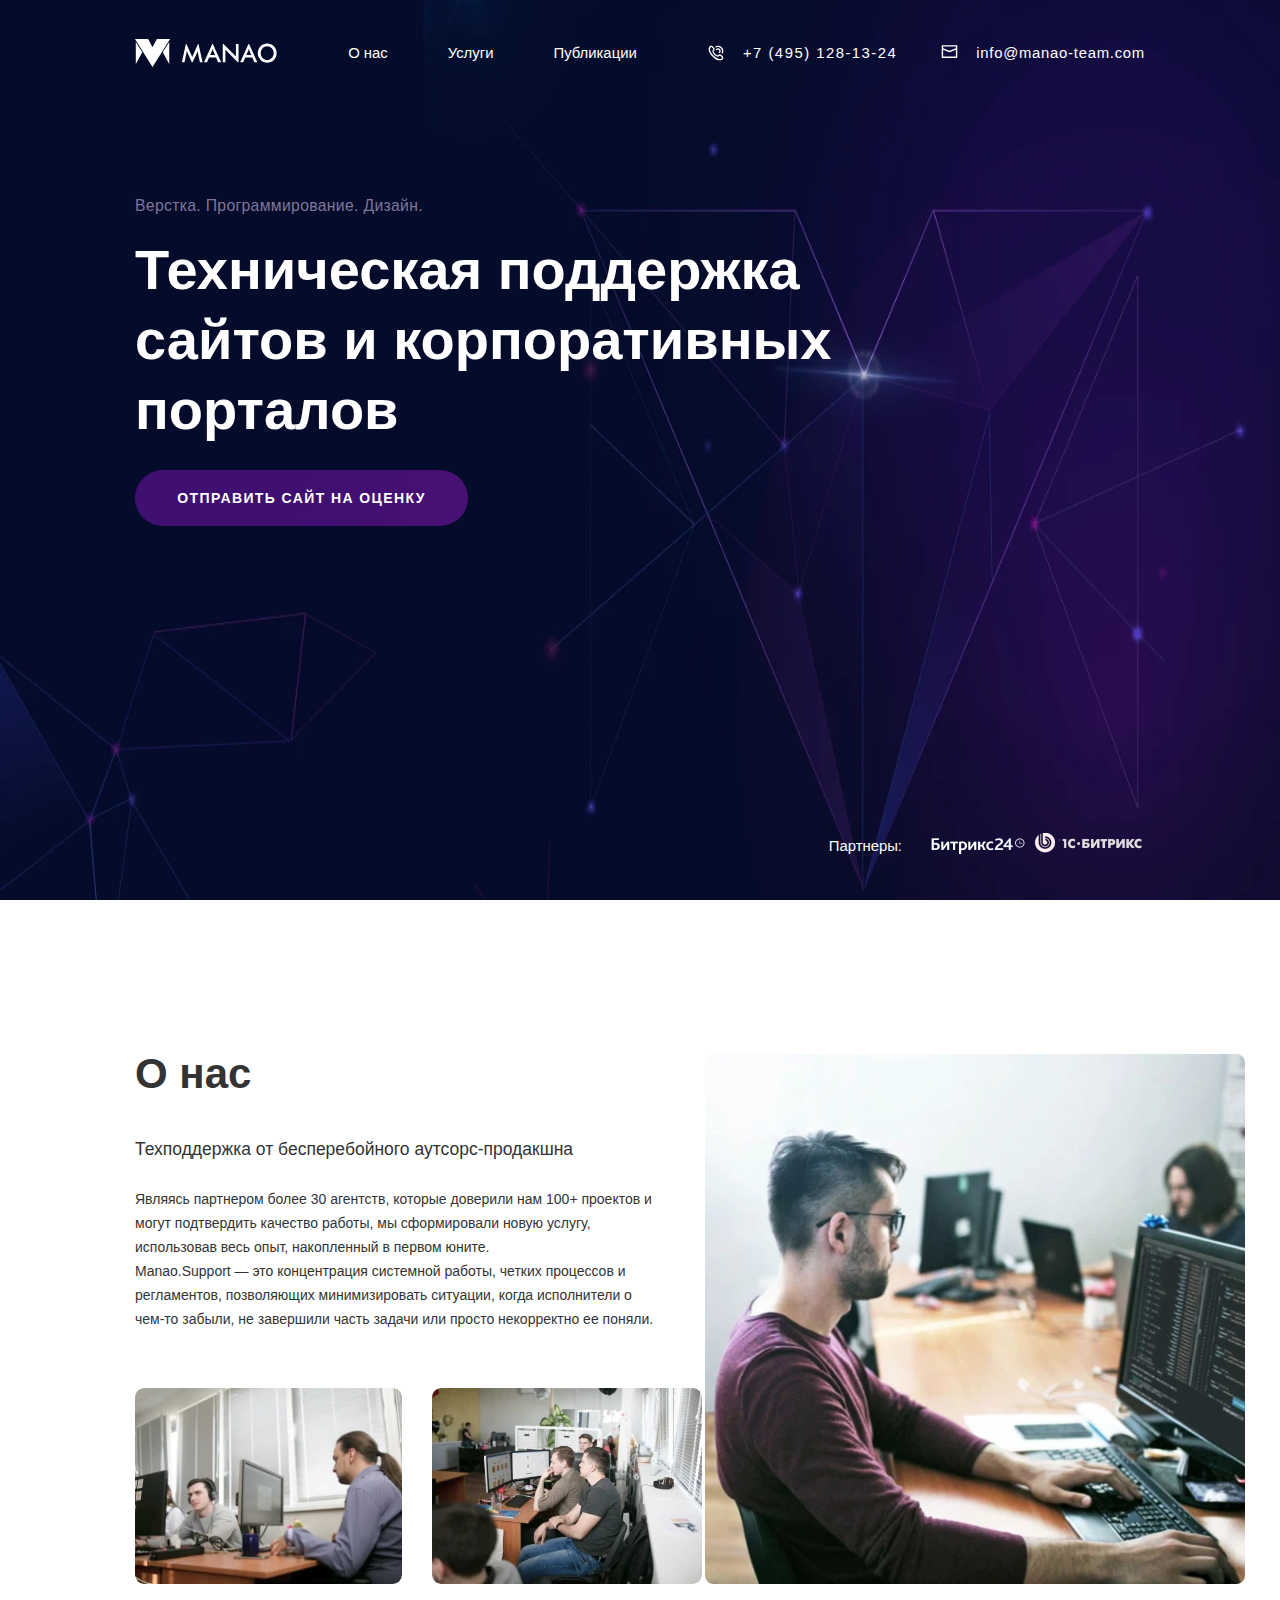
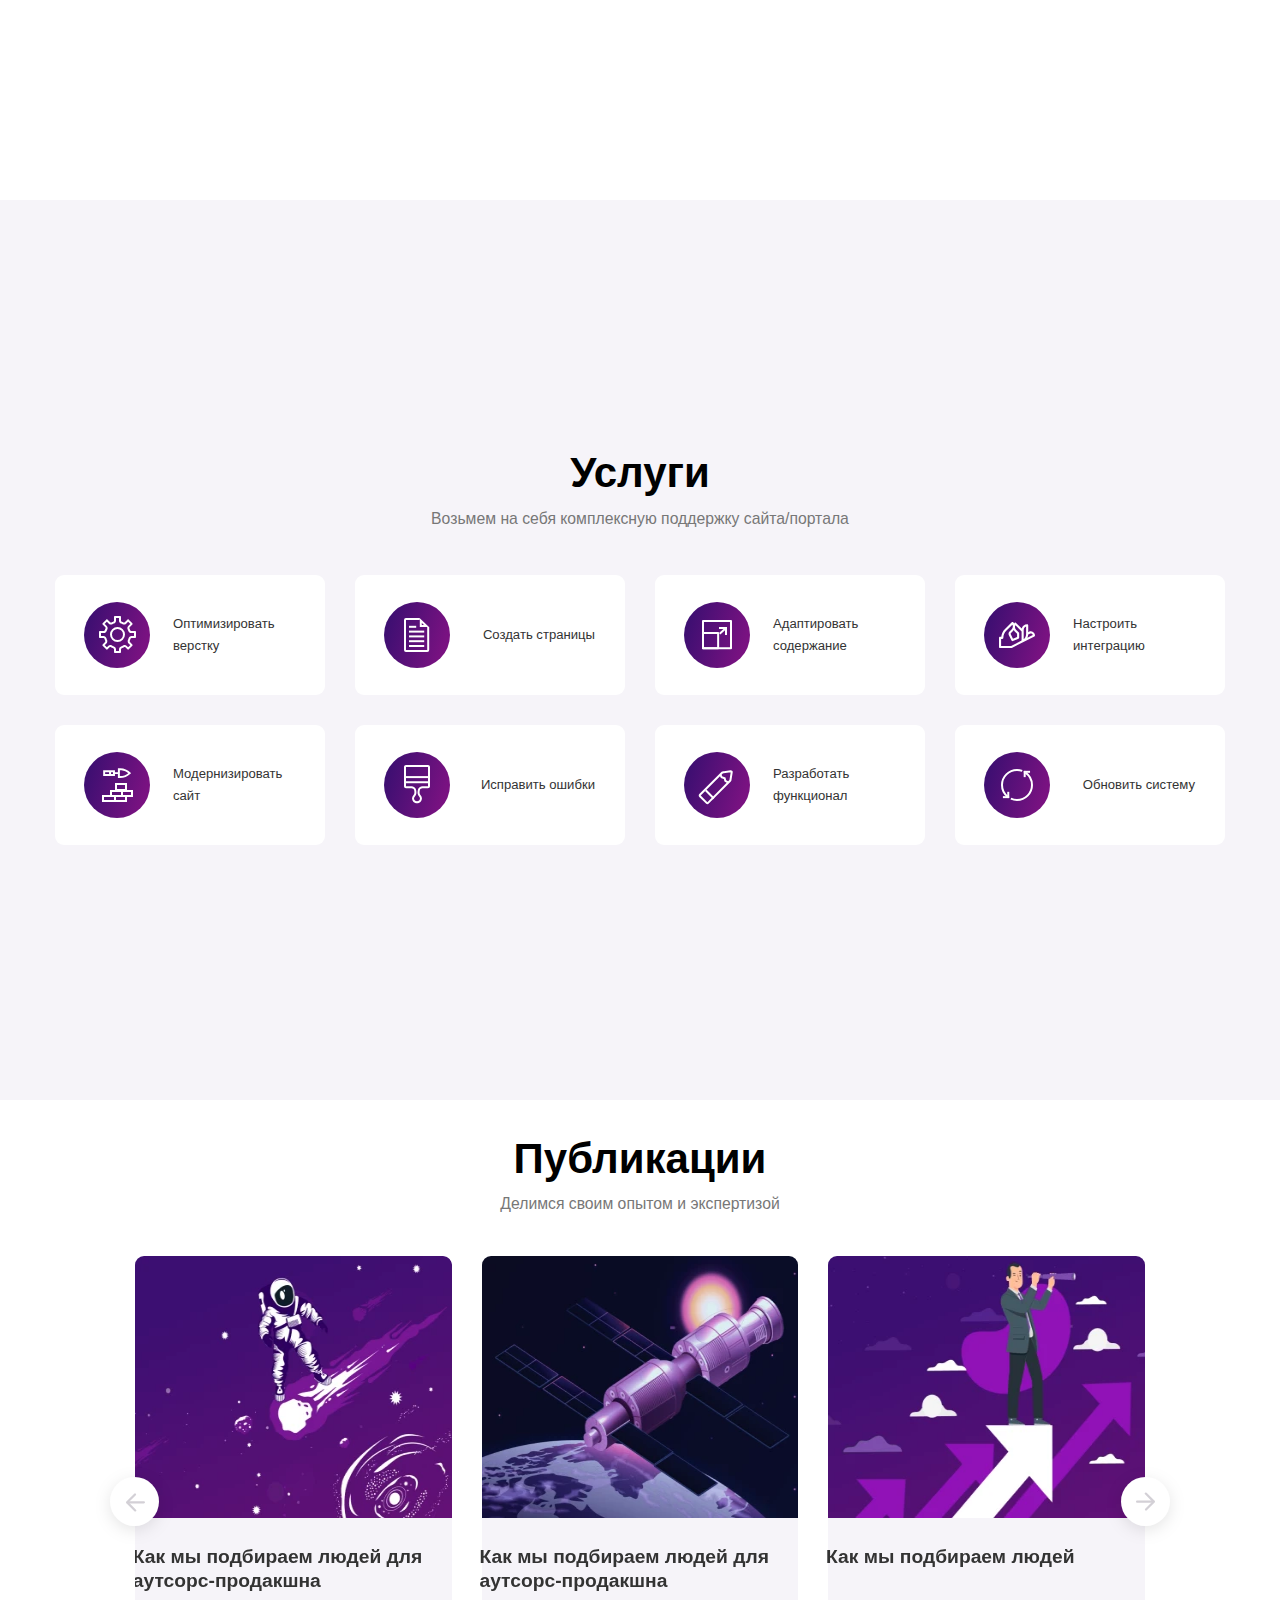
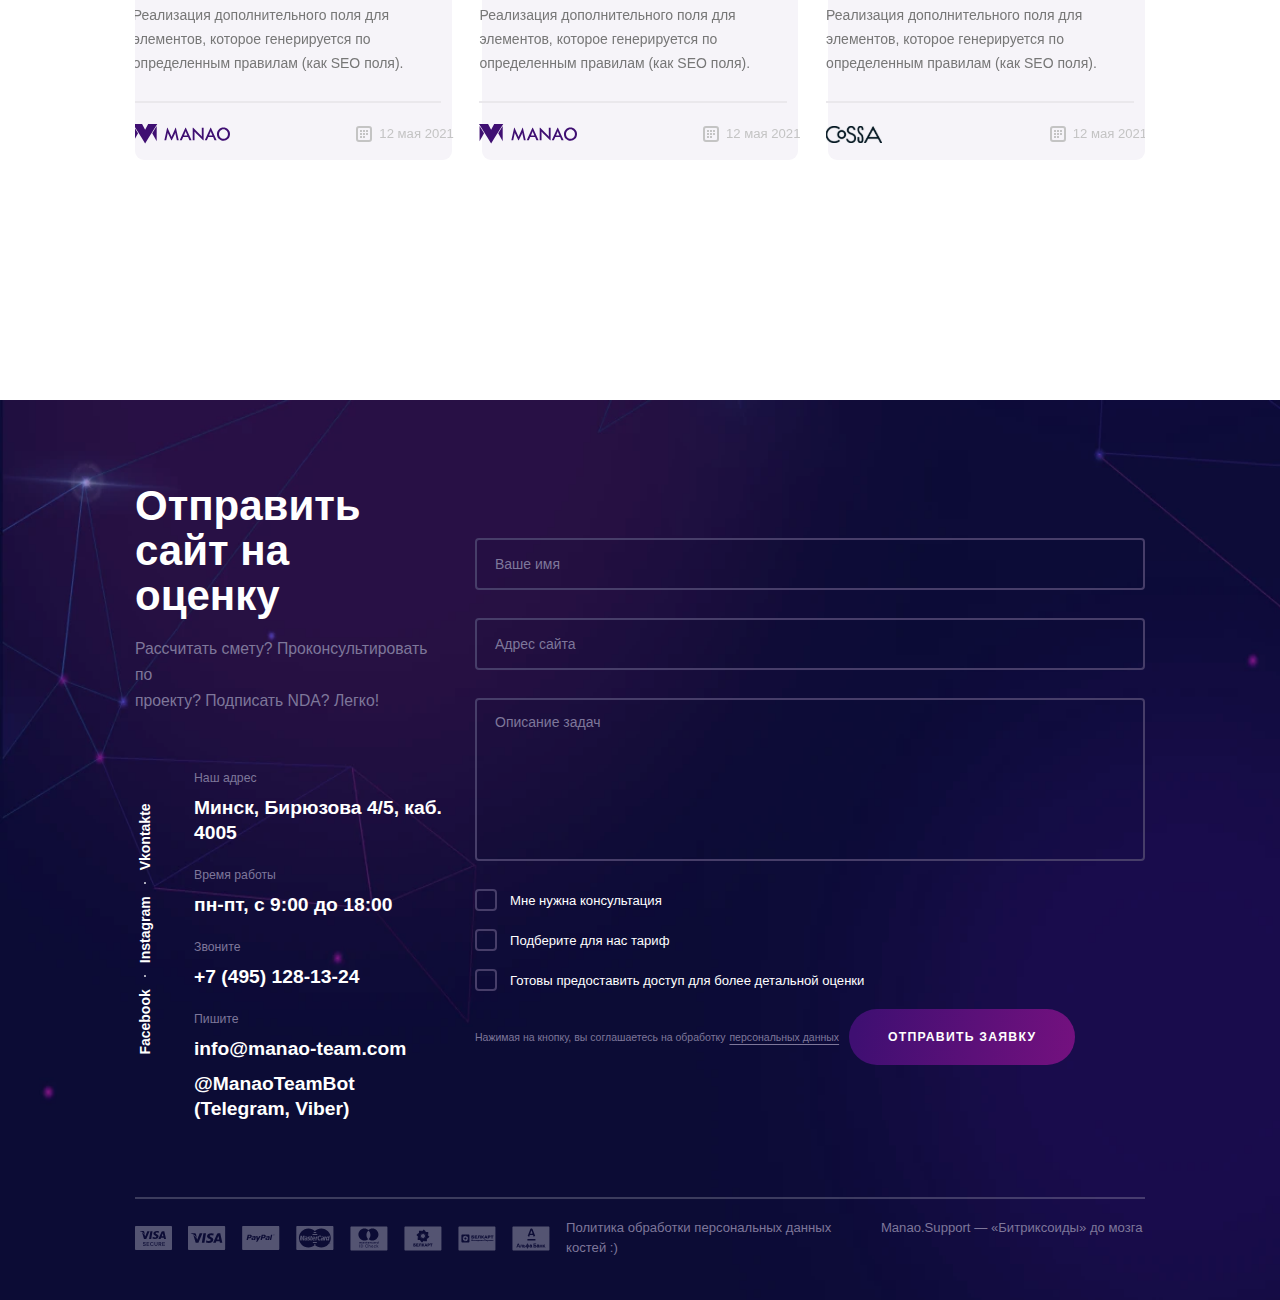
==== commit 2507782a: "all done" ====
--- a/index.html
+++ b/index.html
@@ -29,11 +29,11 @@
                     <div class="header__parts header-info">
                          <div class="header-info__tel">
                               <img src="resource/img/tel.svg" alt="tel">
-                              <span>+7 (495) 128-13-24</span>
+                              <a href="tel:+7 (495) 128-13-24">+7 (495) 128-13-24</a>
                          </div>
                          <div class="header-info__mail">
                               <img src="resource/img/mail.svg" alt="mail">
-                              <span>info@manao-team.com</span>
+                              <a href="mailto:info@manao-team.com">info@manao-team.com</a>
                          </div>
                     </div>
                </header>
@@ -240,11 +240,11 @@
                          <div class="send__desc">Рассчитать смету? Проконсультировать по <br>проекту? Подписать NDA? Легко!</div>
                          <div class="send__content">
                               <div class="send__vertext">
-                                   <span>Facebook</span>
+                                   <a href="https://www.facebook.com/manaogroup/">Facebook</a>
                                    <div class="send__dot"></div>
-                                   <span>Instagram</span>
+                                   <a href="https://www.instagram.com/manao_by/">Instagram</a>
                                    <div class="send__dot"></div>
-                                   <span>Vkontakte</span>
+                                   <a>Vkontakte</a>
                               </div>
                               <div class="send__maintext">
                                    <span class="send__content-name">Наш адрес</span>
@@ -252,9 +252,10 @@
                                    <span class="send__content-name">Время работы</span>
                                    <span class="send__content-text">пн-пт, с 9:00 до 18:00</span>
                                    <span class="send__content-name">Звоните</span>
-                                   <span class="send__content-text">+7 (495) 128-13-24</span>
+                                   <a href="tel:+7 (495) 128-13-24" class="send__content-text">+7 (495) 128-13-24</a>
                                    <span class="send__content-name">Пишите</span>
-                                   <span class="send__content-text">info@manao-team.com<br>@ManaoTeamBot (Telegram, Viber)</span>
+                                   <a href="mailto:info@manao-team.com" class="send__content-text">info@manao-team.com</a>
+                                   <span class="send__content-text">@ManaoTeamBot (Telegram, Viber)</span>
                               </div>
                          </div>
                     </div>
@@ -347,16 +348,16 @@
                               <span class="send__content-name">Время работы</span>
                               <span class="send__content-text">пн-пт, с 9:00 до 18:00</span>
                               <span class="send__content-name">Звоните</span>
-                              <span class="send__content-text">+7 (495) 128-13-24</span>
+                              <a href="tel:+7 (495) 128-13-24" class="send__content-text">+7 (495) 128-13-24</a>
                               <span class="send__content-name">Пишите</span>
-                              <span class="send__content-text">info@manao-team.com<br>@ManaoTeamBot (Telegram, Viber)</span>
+                              <a href="mailto:info@manao-team.com" class="send__content-text">info@manao-team.com<br>@ManaoTeamBot (Telegram, Viber)</a>
                          </div>
                          <div class="send__vertext">
-                              <span>Facebook</span>
+                              <a href="https://www.facebook.com/manaogroup/">Facebook</a>
                               <div class="send__dot"></div>
-                              <span>Instagram</span>
+                              <a href="https://www.instagram.com/manao_by/">Instagram</a>
                               <div class="send__dot"></div>
-                              <span>Vkontakte</span>
+                              <a>Vkontakte</a>
                          </div>
                     </div>
                </div>
@@ -392,7 +393,7 @@
           </div>
      </div>
      <a href="#" class="scrollup">
-          <img src="resource/icons/arrowL.svg" alt="scrollup" width="20px">
+          <div class="arrow"></div>
      </a>
 </body>
 <script src="https://cdn.jsdelivr.net/npm/swiper@8/swiper-bundle.min.js"></script>
--- a/css/style.css
+++ b/css/style.css
@@ -181,6 +181,9 @@
 }
 .header-info img {
   margin-right: 13px;
+}
+.header-info a {
+  color: #FFFFFF;
 }
 
 .small-text {
@@ -355,6 +358,7 @@
   border-radius: 9px;
   justify-content: space-between;
   padding: 0px 30px 0px 29px;
+  transition: 0.6s;
 }
 .serv-card__circle {
   display: flex;
@@ -379,6 +383,10 @@
   cursor: default;
 }
 
+.serv-card:hover {
+  filter: drop-shadow(0px 8px 12px rgba(0, 0, 0, 0.2));
+}
+
 .public .swiper {
   height: 100%;
   text-align: center;
@@ -400,6 +408,10 @@
      -moz-user-select: none;
       -ms-user-select: none;
           user-select: none;
+  transition: 0.6s;
+}
+.public .swiper-slide:hover {
+  filter: drop-shadow(0px 5px 0px rgba(0, 0, 0, 0.1));
 }
 .public .swiper-button-next::after, .public .swiper-button-prev::after {
   content: "";
@@ -560,7 +572,7 @@
   top: 150px;
   left: -5px;
 }
-.send__vertext span {
+.send__vertext a {
   display: flex;
   font-family: "TT Commons", sans-serif;
   font-weight: 600;
@@ -569,7 +581,7 @@
   color: #FFFFFF;
   transition: 0.3s;
 }
-.send__vertext span:hover {
+.send__vertext a:hover {
   color: #7E779A;
   cursor: pointer;
 }
@@ -599,6 +611,9 @@
   line-height: 25px;
   color: #FFFFFF;
   margin: 8px 0px 22px 0px;
+}
+.send__content-text:last-child {
+  margin: -12px 0px 0px 0px;
 }
 
 .send-text-block, .send-form {
@@ -1033,19 +1048,26 @@
   bottom: 12vh;
   right: 10vw;
   display: none;
-  background-color: #FFFFFF;
+  background-color: transparent;
   transition: 0.3s;
-  transform: rotate(90deg);
   z-index: 10;
   border: 1px solid #791281;
   border-radius: 90%;
   justify-content: center;
   align-items: center;
+  padding-top: 5px;
+}
+.scrollup .arrow {
+  border: solid #D3D0D6;
+  border-width: 0 4px 4px 0;
+  display: inline-block;
+  padding: 4px;
+  transform: rotate(-135deg);
 }
 
 .scrollup:hover {
   background-color: #791281;
-  border: 1px solid #FFFFFF;
+  border: 1px solid #D3D0D6;
 }
 
 body {
--- a/css/media.css
+++ b/css/media.css
@@ -255,7 +255,7 @@
     max-height: 100%;
     top: 0px;
     left: 0px;
-    margin: 0px;
+    margin: 0px; 
   }
   .send-form-divider{
     margin-top: 3vh;
